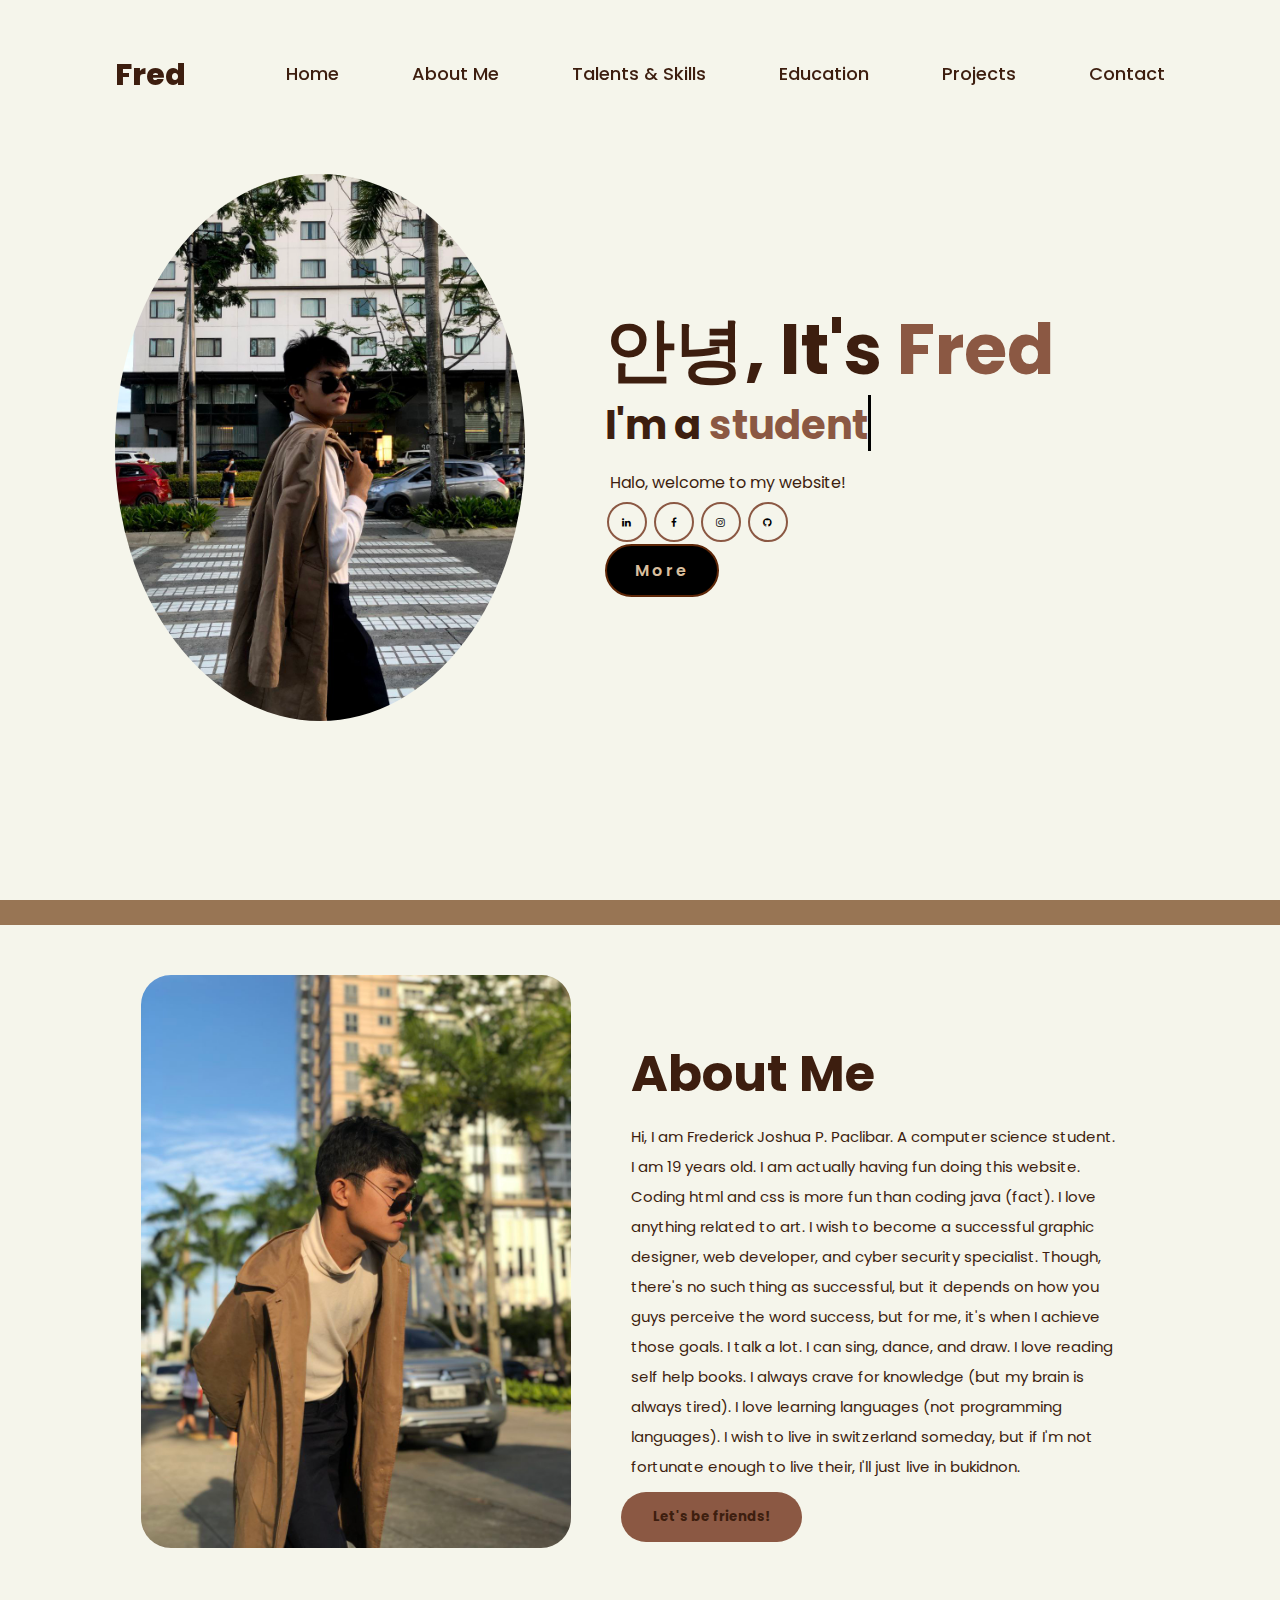
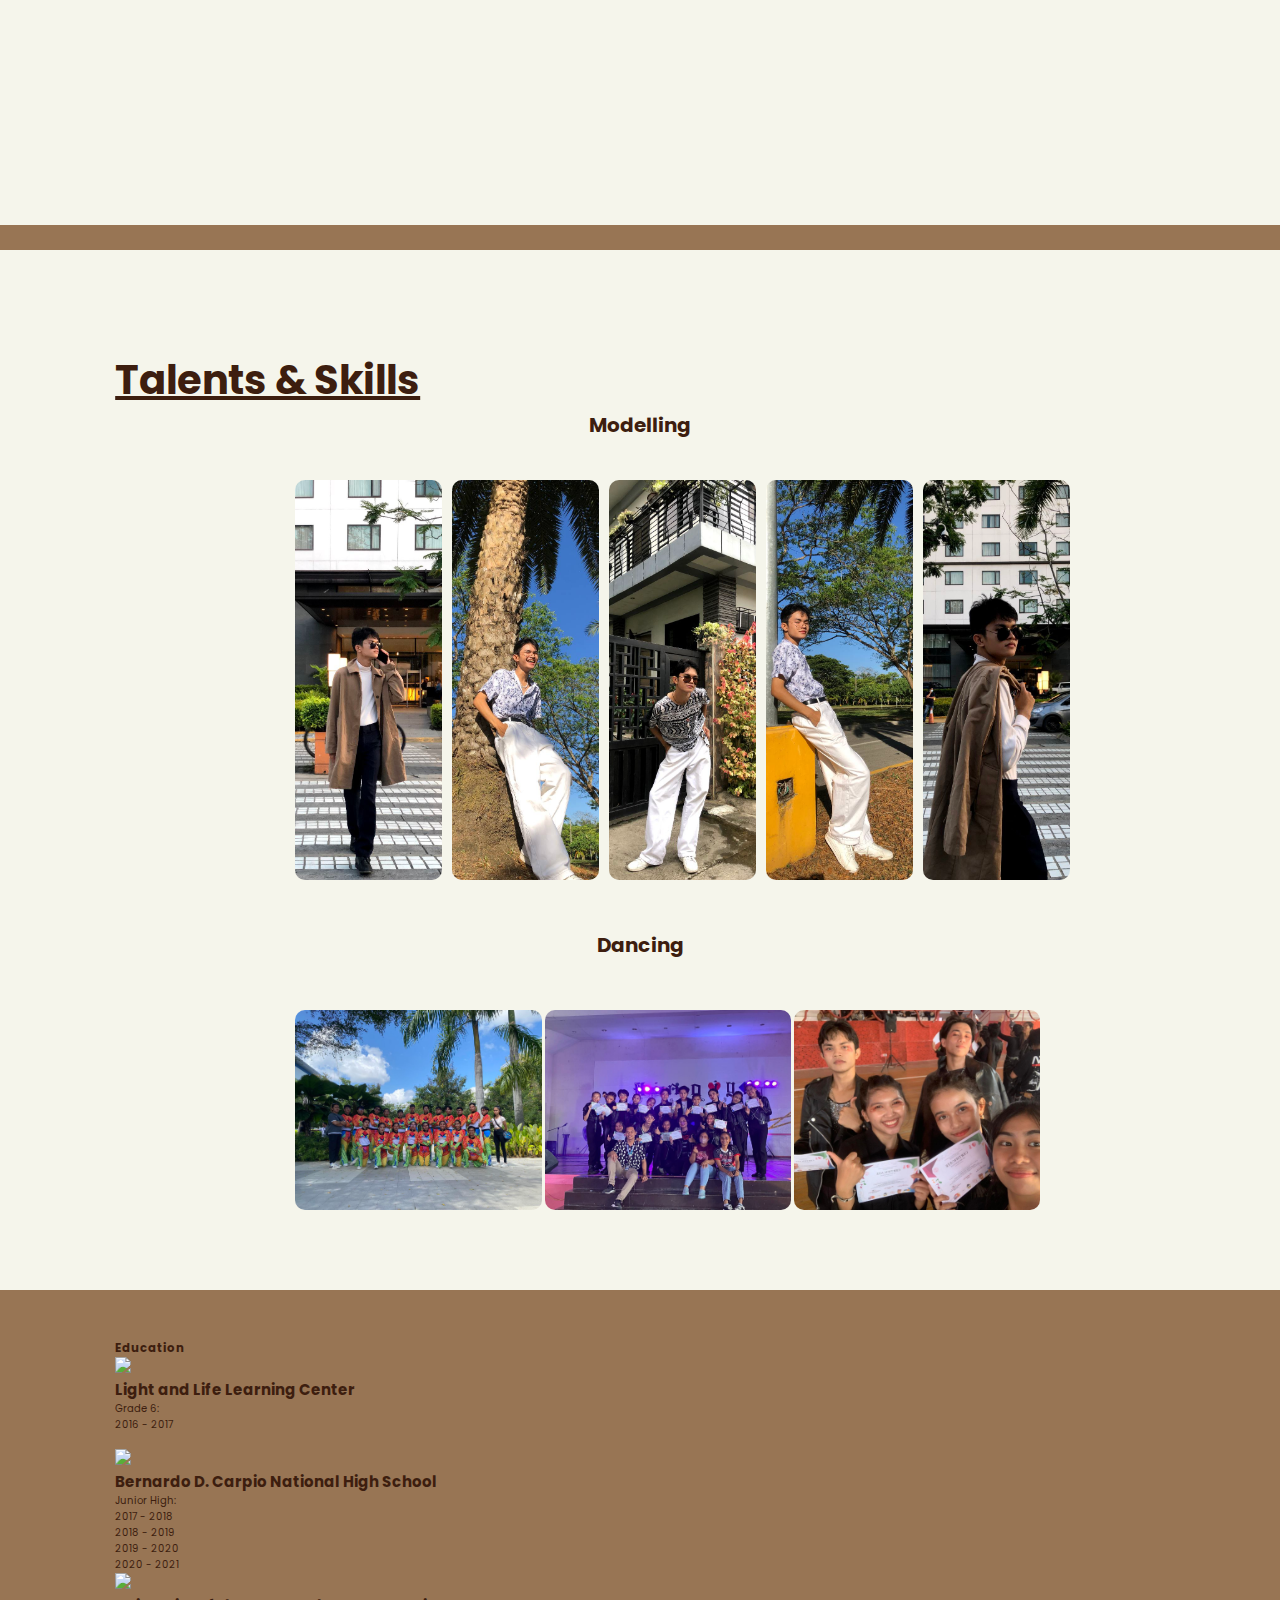
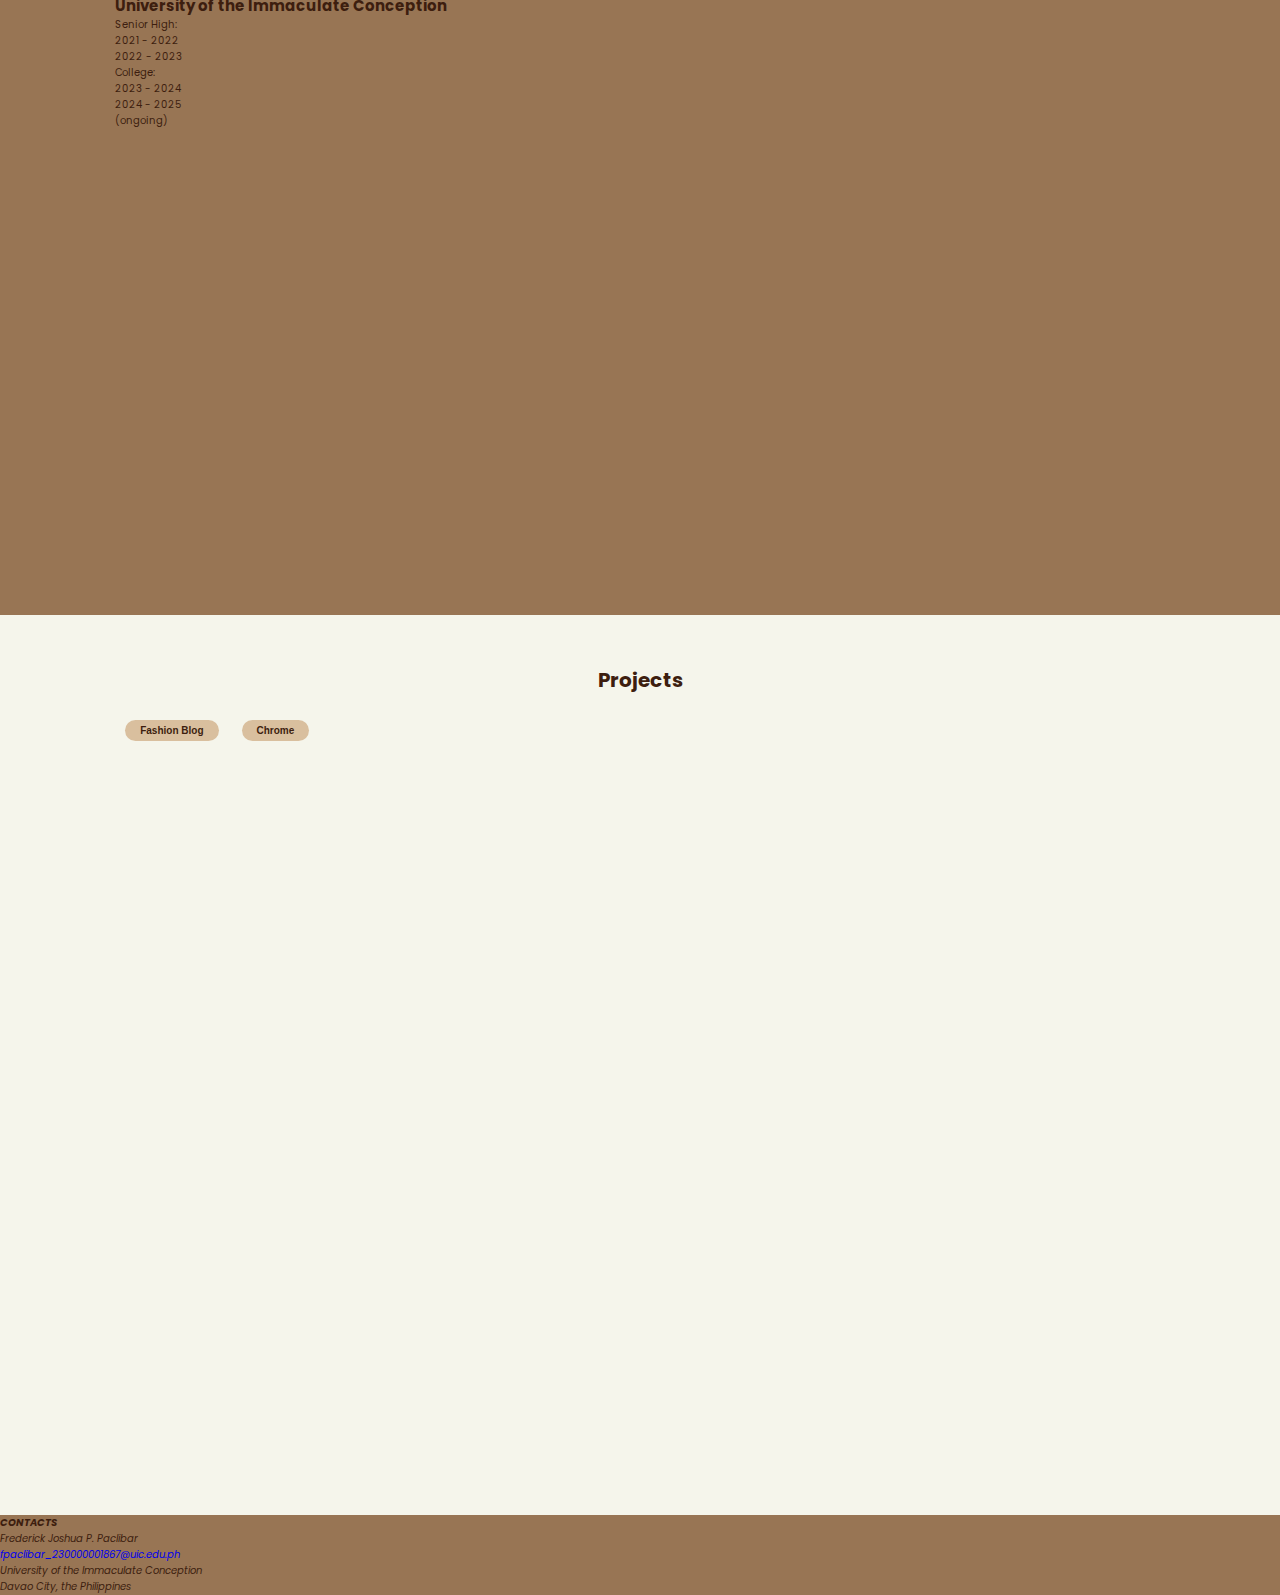
==== index.html @ a8d06ff2 "Update index.html" ====
<!DOCTYPE html>
<html lang="en">
<head>
    <meta charset="UTF-8">
    <meta name="viewport" content="width=device-width, initial-scale=1.0">
    <link rel="stylesheet" href="https://cdnjs.cloudflare.com/ajax/libs/font-awesome/4.7.0/css/font-awesome.min.css">
    <link rel="stylesheet" href="style.css">
    <title>My Portfolio</title>
</head>
<body>


    
    <header>
        <a href="#" class="logo">Fred</a>

    <nav>
        <ul>
            <li><a href="#Home" class="active">Home</a></li>
                <li><a href="#Aboutme" > About Me</a></li>
                    <li><a href="#myTalents" class="proj" > Talents & Skills</a></li>
                <li><a href="#myEducation" class="educ" > Education</a></li>
                <li><a href="#myProjects" class="proj"> Projects</a></li>
             <li><a href="#myContacts" class="contact"> Contact</a></li>
            
        </ul>
    </nav>
</header>
<section class="home">
    <div class ="home-img">
        <img src="images/photo_2024-08-20_21-23-59.jpg">
    </div>
         <div class="home-content">
<h1>안녕, It's <span>Fred</h1>
    <h3 class= "typing-text">I'm a <span></span></h3>
    <p>
        Halo, welcome to my website!
    </p>
    <div class= "social-icons">
        <a target="_blank" href="https://www.linkedin.com/in/frederick-joshua-paclibar-ba61172a9?utm_source=share&utm_campaign=share_via&utm_content=profile&utm_medium=android_app"><i class = "fa fa-linkedin"></i></a>
        <a target="_blank" href="https://www.facebook.com/profile.php?id=100093718981212"><i class = "fa fa-facebook"></i></a>
        <a target="-blank" href="https://www.instagram.com/vmfpe.26/?hl=en"><i class = "fa fa-instagram"></i></a>
        <a target="_blank" href="https://github.com/freddyyrick"><i class = "fa fa-github"></i></a>
     
    </div>
    <a href="#" class="btn"> More</a>
     </div>
</div>
</section>



<!---About me section-->

<section class="about" id="Aboutme">
    <div class="main">
        <div id ="right">
        <img src="images/photo_2024-08-20_21-23-59 (2).jpg"></div>
        <div class="about-text">
        <h2>About Me</h2>
        <p>
            Hi, I am Frederick Joshua P. Paclibar. A computer science student.</br> I am 19 years old.  I am actually having fun doing this website.</br> Coding html and css is more fun than coding java (fact).
            I love anything related to art. I wish to become a successful graphic designer, web developer, and cyber security specialist. Though, there's no such thing as successful, but it depends on how you guys
            perceive the word success, but for me, it's when I achieve those goals. I talk a lot. I can sing, dance, and draw. I love reading self help books. I always crave for knowledge (but my brain is always tired). I love learning languages (not programming languages).
            I wish to live in switzerland someday, but if I'm not fortunate enough to live their, I'll just live in bukidnon.
        </p>
        <button>Let's be friends!</button>
    </div>
    </div>
    </section>

    <!---Talents&Skills Section-->

<section class="tskills" id="myTalents">
    <div class="second">
        <div id ="right">
            <div class="skill-text">
            <h2>Talents & Skills</h2>
            <h4>Modelling</h4>
    <div class="container">
            
            <img src="images/photo_2024-08-20_21-24-00.jpg">
            <img src="images/photo_2024-08-25_14-11-42.jpg">
            <img src="images/fashion blog pic.jpg">
            <img src="images/photo_2024-08-25_14-17-13.jpg">
            <img src="images/photo_2024-08-20_21-23-59.jpg" >
    
                </div>
             </div>
        </div>
    </div>
    <div class="dancing">
        <div class="dance-text">
            <h4>Dancing</h4>
            <div class="dance">
            <img src="images/photo_2024-09-10_23-04-42.jpg">
            <img src="images/photo_2024-09-10_23-04-45.jpg">
            <img src="images/photo_2024-09-10_23-04-46.jpg">
        </div>
        </div>
        
    </div>



        </section>

            <!---Education Section-->


<section class="education" id="myEducation">
    <h3>Education</h3>
    <div class="third-container">
        <div class="card">
            <div class="imgBx">
            <a href="#">
                <img src="images/lllc.jpg">
            </a>
            <h2>Light and Life Learning Center</h2>
            <div class="row">
                <div class="column">
            <p> Grade 6:</br>
                2016 - 2017</p></br>
            </div>
        </div>
    </div>
</div>
</div>


        
            <div class="third-container">
                <div class="card">
                <div class="imgBx">
                <a href="#">
                    <img src="images/bdcnhs-removebg-preview.png">
                </a>
                <h2>Bernardo D. Carpio National High School</h2>
                <div class="row">
                <div class="column">
                <p> Junior High:</br>
                    2017 - 2018 </br>
                    2018 - 2019</br>
                    2019 - 2020</br>
                    2020 - 2021</br>
                </p>
                </div>
                </div>
            </div>
        </div>
        </div>
    
            
            
                <div class="third-container">
                    <div class="card">
                    <div class="imgBx">
                    <a href="#">
                        <img src="images/uiclogo.png">
                    </a>
                    <h2>University of the Immaculate Conception</h2>
                    <div class="row">
                    <div class="column">
                    <p> Senior High:</br>
                        2021 - 2022</br>
                        2022 - 2023</br>

                        College:</br>
                        2023 - 2024</br>
                        2024 - 2025</br>
                        (ongoing)</br>
                    </p>
                </div>
                    </div>
                </div>
            </div>
        </div>
</section>


<!---Project Section-->

<section class="projects" id="myProjects">
    <h4>Projects</h4>
    <div class="projects">
    <a href="https://freddyyrick.github.io/fashion.blog.html" target="_blank">Fashion Blog</a>
    <a href="https://freddyyrick.github.io/color.html" target="_blank">Chrome</a>
    
   
    
    </div>
</section>
<footer>
    <div id="myContacts">
        <address>
            <strong>CONTACTS</strong><br>
            Frederick Joshua P. Paclibar<br>
            <a href="mailto:fpaclibar_230000001867@uic.edu.ph">fpaclibar_230000001867@uic.edu.ph</a><br>
            University of the Immaculate Conception<br>
            Davao City, the Philippines
            <br>
        </address>

    </div>
</footer>
</html>
</body>
---- style.css ----
@import url('https://fonts.googleapis.com/css2?family=Poppins:ital,wght@0,100;0,200;0,300;0,400;0,500;0,600;0,700;0,800;0,900;1,100;1,200;1,300;1,400;1,500;1,600;1,700;1,800;1,900&display=swap');

*{
    margin: 0;
    padding: 0;
    box-sizing: border-box;
    text-decoration: none;
    border: none;
    outline: none;  
    font-family: 'Poppins',sans-serif;
}
html{
    font-size: 62.5%;
}
body{
    weight: 100%;
    height: 100vh;
    overflow-x: hidden;
    background-color: #987554;
    color: #3d1e0f; 

}
header{
    margin-top: 20px;
    position: fixed;
    top: 0;
    left: 0;
    width: 100%;
    padding: 1rem 9%;
    background-color: transparent;
    filter: drop-shadow();
    display: flex;
    justify-content: space-between;
    align-items: center;
    z-index: 100;

}
.logo{
    font-size: 3rem;
    color: #3d1e0f;
    font-weight: 800;
    cursor: pointer;
    transition: 0.5s ease;

}
.logo :hover{
    transform: scale(1.1);


}
nav{
    padding: 10px 0;
    display: flex;
    align-items: center;
    justify-content: space-between;
}
nav ul li{
    display: inline-flex;
    list-style: none;
    margin: 20px 20px;
    padding-left: 10px;
    margin-right: 0px;
}

nav ul a{
    text-decoration: none;
   font-size: 1.8rem;
   color: #3d1e0f;
   margin-left: 4rem;
   font-weight: 500;
   transition: 0.3s ease;
   border-bottom: 3px solid transparent;
   
}
nav a:hover
nav a.active{
    color: #3d1e0f;
    border-bottom: 3px solidcolor;

}
@media(max-width: 995px){
    nav {
      position: absolute;
      display: none;
      top: 0;
      right: 0;
      width: 40%;
      border-left: 3px solid #f0f8ff;
      border-bottom: 3px solid #8590c0;
      border-bottom-left-radius: 2rem;
      padding: 1rem;
      background-color: #efe7da;
      border-top: 0.1rem solid beige(0,0,0,1);

    }

    nav.active{
        display: block;
    }
    nav ul a{
        display: block;
        font-size: 2rem;
        margin: 3rem 0;

    }
    nav ul a :hover
    nav ul a.active{
        padding: 1rem;
        border-radius: 0.5rem;
        border-bottom: 0.5rem;

    }
}
    section{
        min-height: 100vh;
        padding: 5rem 9% 5rem;
    }

    .home{
        display: flex;
        justify-items: center;
        align-items: center;
        gap: 8rem;
        background-color: #f5f5eb;

    }
    .home-content h1{
        font-size: 7rem;
        font-weight: 700;
        line-height: 1.3;

    }
    span{
        color: #8b5843;
    }
    .home-content h3{
        font-size: 4rem;
        margin-bottom: 1rem;
        font-weight: 700;

    }
    .home-content p{
        font-size: 1.6rem;
        padding: 5px;

    }
    .home-img{
        border-radius: 50%;
    }
    .home-img img{
        position: relative;
        width: 32vw ;
        border-radius: 50%;
        box-shadow: 0 0 25px solid #2d2f73;
        cursor: pointer;
        transition: 0.2s linear;
     
    }
    .home-img img:hover{
        font-size: 1.8rem;
        font-weight: 500;
    }
    .social-icons a{
        margin:2px;
        margin-bottom: 2px;
        display: inline-flex;
        justify-content: center;
        align-items: center;
        width: 4rem;
        height: 4rem;
        background-color: transparent;
        border: 0.2rem solid #8b5843;
        border-radius: 50%;
        margin: 3rem 1.5 rem 3rem;
        transition: 0.3s ease;
        color: #000 ;

    }
    .social-icons a:hover{
        color: #3d1e0f;
        transform: scale(1.3) translate Y(-5px);
        background-color: beige;
        box-shadow: 0 0 25px;
    }
    .btn{
        
        display: inline-block;
        padding: 1.2rem 2.8rem;
        background-color: black;
        border-radius: 4rem;
        font-size: 1.6rem;
        color: #d9bf9e;
        letter-spacing: 0.3rem;
        font-weight: 600;
        border: 2px solid #5e2708;
        transition: 0.3s ease;
        cursor: pointer;

    }
    .btn:hover{
        transform: scale3d(1.03);
        background-color: #3d1e0f;
        color: beige;
        box-shadow: 0 0 25px;
    }

    .typing-text{
        font-size: 34px;
        font-weight: 600;
        min-width: 280px;

    }
    .typing-text span{
        position: relative;

    }
    .typing-text span::before{
        content: "student";
        color: #8b5843;
        animation: words 20s infinite;

    }
    .typing-text span::after{
        content: "";
        background-color: #f5f5eb   ;
        position: absolute;
        width: calc(100% + 8px);
        height: 100%;
        border-left: 3px solid black;
        right: -8;
        animation: cursor 0.6s infinite;
    }
    @keyframes cursor {
        to{
            border-left: 3px solid;
        }
    }
     @keyframes words{
        0%, 20%{
        content: "Web Developer";
        }
        21%, 40%{
        content: "Dancer"
        }
        41%, 60%{
        content: "Singer";
        } 
        61%, 80%{
        content: "Singer";
        }
         81%, 100%{
        content: "Student";
         }
        }

        @media (max-width 1000px){
        .home{
            gap: 4rem;

        }
    }
        @media (max-width 995px){
       .home{
        flex-direction: column;
        margin: 5rem 4rem;
            
        }

        .home.home-content h3{
            font-size: 2.5rem;
        }
        .home-content h1{
            font-size: 5rem;
        }
        .home-img img{
            width: 70vw;
            margin-top:4rem;
        }
    }

    .about{
        
        margin-top: 25px;
        padding: 100 0px;
        background:local;
        background-color: #f5f5eb;
        border: 1000px;
    }
    .about img{
        margin-right: 10px;
        margin-left: 0px;
        height:min-content;
        width: 430px;
        border-style:inherit ;
        border-radius: 30px;

    }
    .about-text{
        width: 550px;
    }
    .main{
        width: 1130px;
        max-width: 95%;
        margin: 0 auto;
        display: flex;
        align-items: center;
        justify-self: space-around;
    }
    .about-text h2{
        margin: 50px;
        font-size: 50px;
        text-transform: capitalize;
        margin-bottom: 10px;
        text-justify:distribute-all-lines;
    }
    .about-text p{
        margin-left: 50px;
        letter-spacing: 0px;
        line-height: 30px;
        font-size: 15px;

    }button{
        margin-top: 10px;
        margin-left: 40px;
        background-color: #8b5843;
        color: #3d1e0f;
        text-decoration: none;
        border: 2px solid transparent;
        font-weight: bold;
        padding: 13px 30px;
        border-radius: 30px;
        transition: .3s;
   
    }
    button:hover{
        
        background-color: transparent;
        border: 2px solid #987554;
        transform: scale3d(1.03);
        box-shadow: 0 0 25px;
    }

    .container{
    
        background-position: 10%;
        margin: 40px 0 0 200px;
        width: 70%;
        height: 400px;
        display:flex;
        justify-content: center;
        gap: 10px
        ;
    }
    .container img{
        width: 20%;
        height: 100%;
        object-fit: cover;
        border-radius: 10px;
        border: 2px solid rgba(red, green, blue, alpha);
        transition:all ease-in-out 0.5s;
    }
    .container img:hover{
        width: 25%;
    }
    
    .skill-text h2{
      
        font-size: 40px;
        text-align:left;
        text-decoration: underline;
        padding-top: 50px ;
        padding-right: 50px;
        

    }.skill-text h4{
        font-size: 20px;
        text-align:center ;
        
    }
    .tskills{

        margin-top: 25px;
        padding: 100 0px;
        background:local;
        background-color: #f5f5eb;
        border: 1000px;
    
        
    }.dance{

        background-position: 10%;
        margin: 30px 20px 30px 180px;
        height: 200px;
        justify-content: center;
        gap: 20px;
    }
    .dance img{
        width: 29%;
        height: 100%;
        object-fit:cover;
        border-radius: 10px;
        transition:all ease-in-out 0.5s;
        

    }.dance-text h4{
        width: auto;
        height: 30px;
        justify-self: unset;
        text-align: center;
        padding: 50px;;
        font-size: 20px;

    }
    .dance img:hover{
        width: 35%;


    }.projects {
        margin-top: 25px;
        padding: 100 0px;
        background-color: #f5f5eb;
        border: 200px;

    }.text-containers a{
        max-width: 60%; 
        margin-left: 10px; 
        display: inline-flex;

    }

    .projects a{
        list-style: none;
        padding: 0;
        text-align: center; /* Center the navigation links */
      }
      .projects h4{
        font-size: 20px;
        text-align: center;
      }
      .projects a{
        display: inline-block;
        margin: 0 1rem;
      }
      
      .projects  a {
        color: #3d1e0f; /* Text color */
        background-color: #d9bf9e; /* Light background color */
        padding: 0.5rem 1.5rem;
        border-radius: 25px; /* Rounded button style */
        text-decoration: none;
        font-weight: bold;
        font-family: 'Arial', sans-serif;
        transition: background-color 0.3s ease, transform 0.3s ease; /* Smooth transition */
      }
      
      .projects a:hover {
        background-color: #987554; /* Darker background on hover */
        color: #3d1e0f; /* White text on hover */
        transform: scale(1.1); /* Slight zoom on hover */
      }
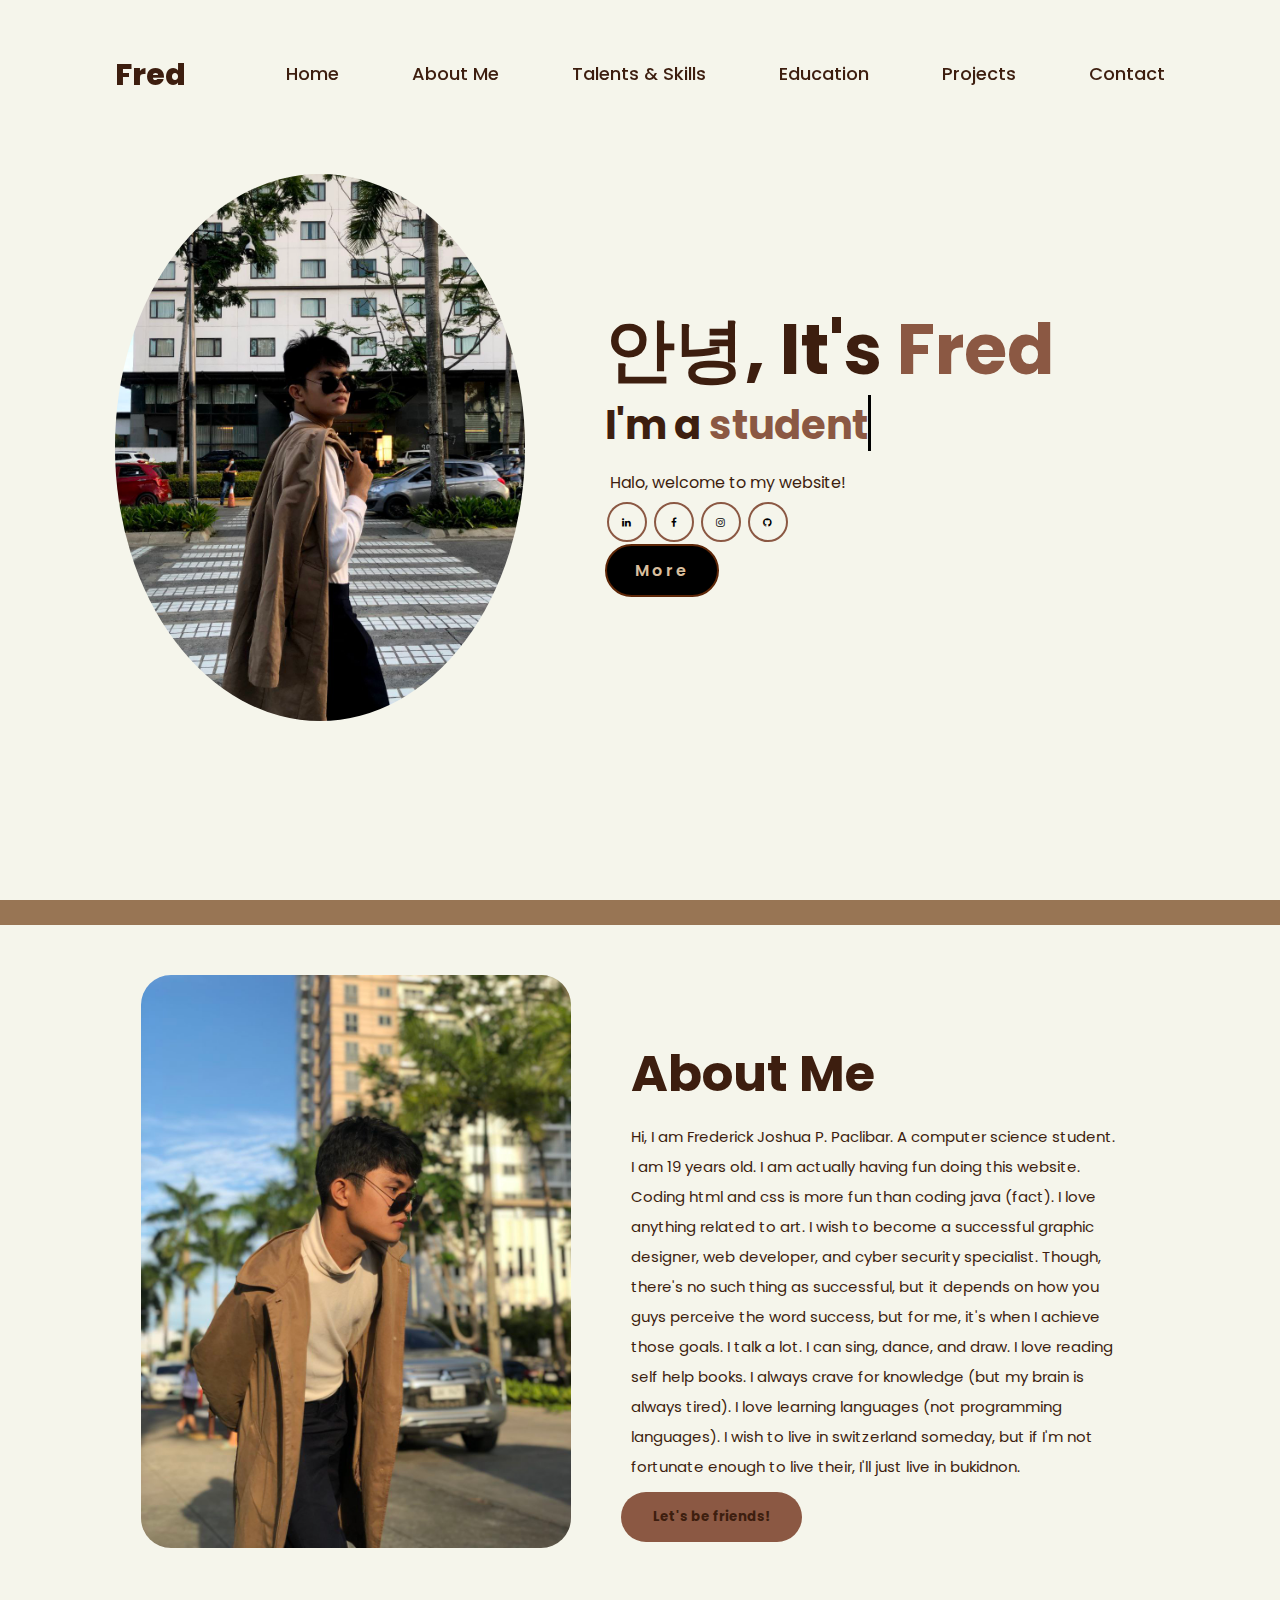
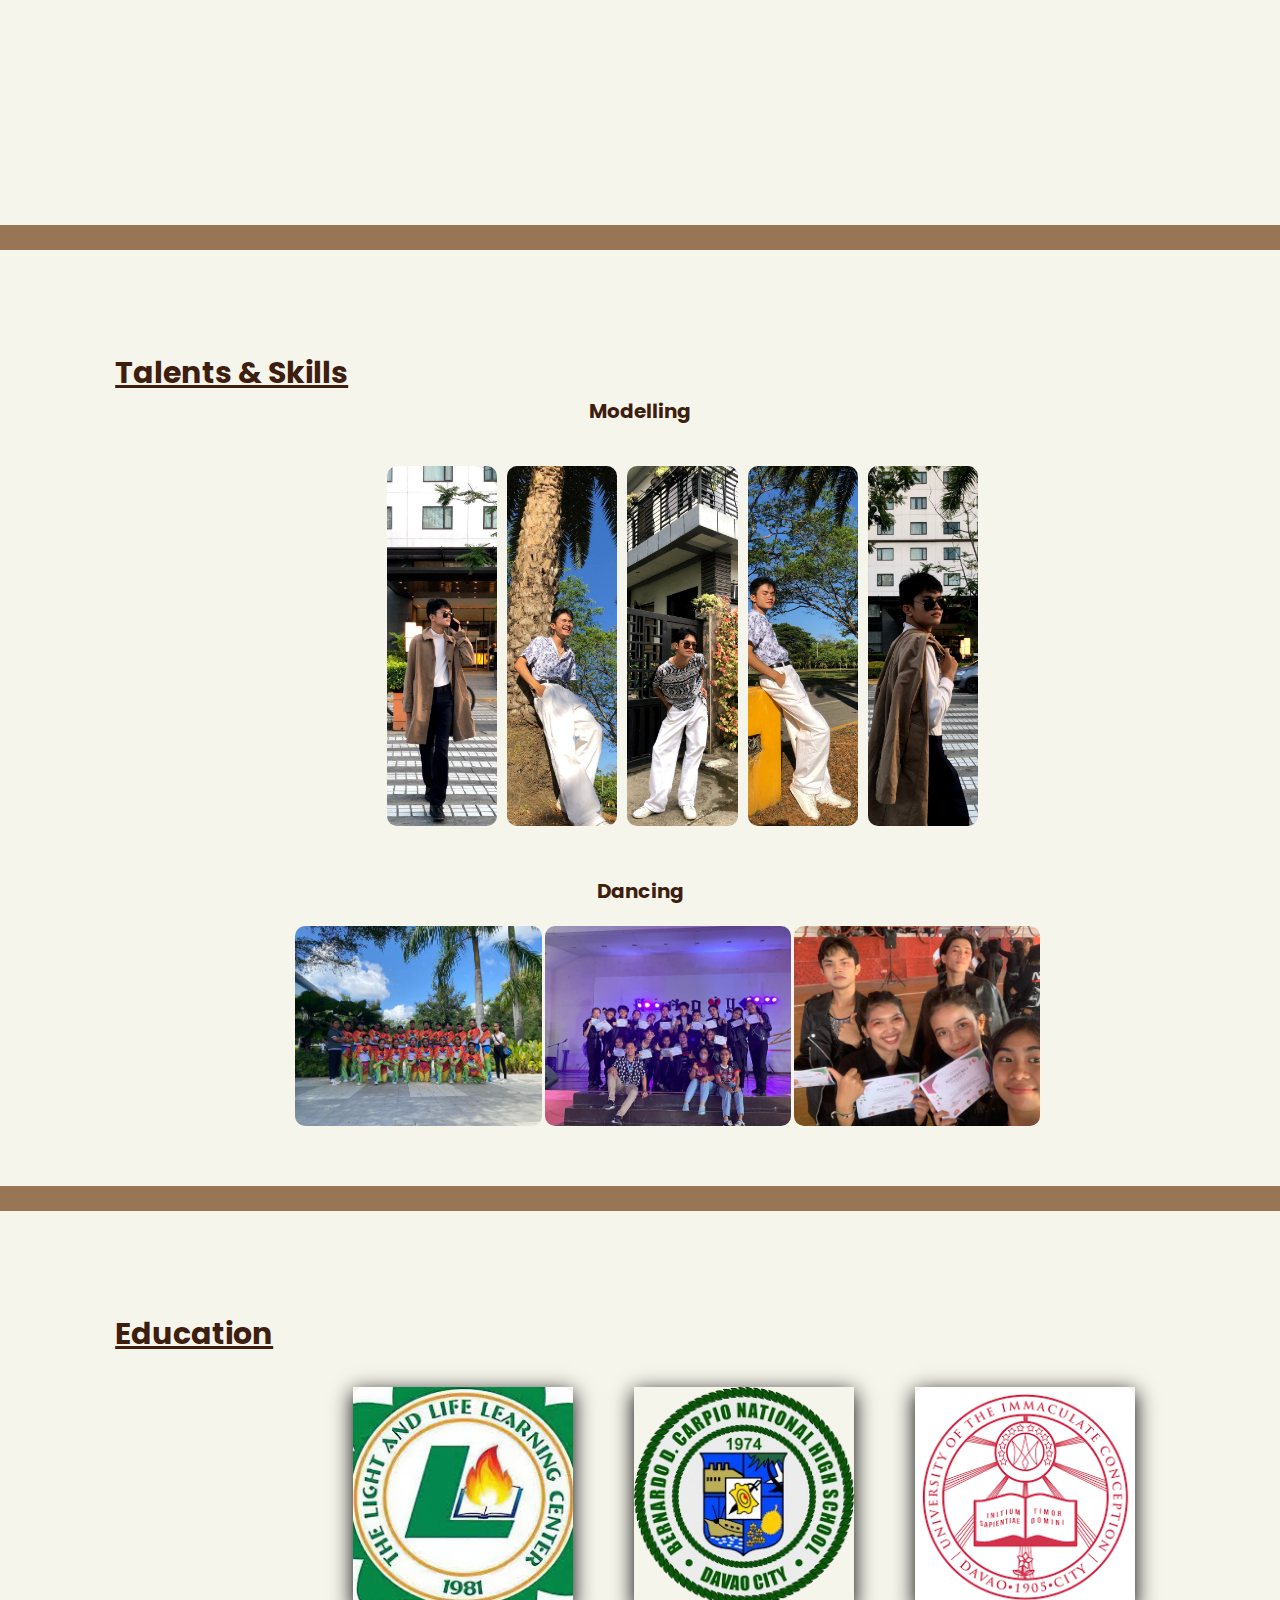
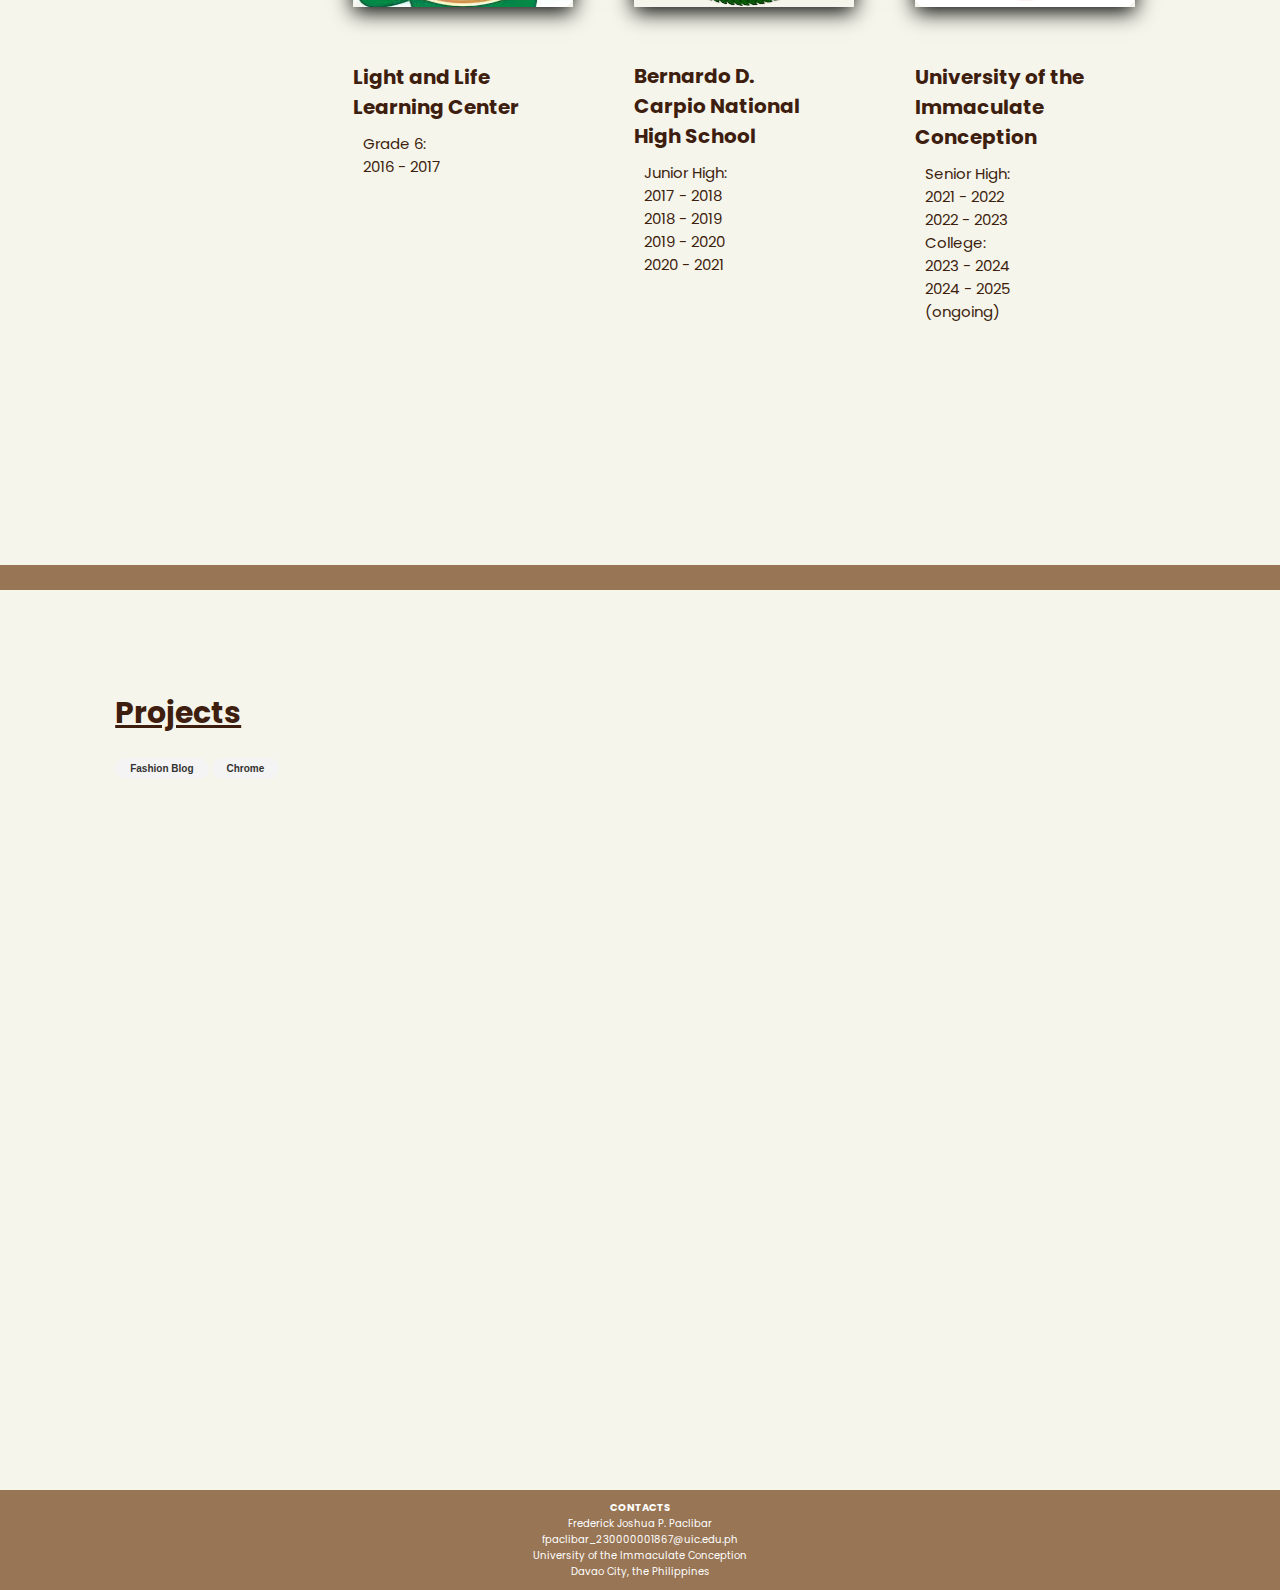
==== commit 5204ad27: "Update index.html" ====
--- a/index.html
+++ b/index.html
@@ -16,7 +16,7 @@
 
     <nav>
         <ul>
-            <li><a href="#Home" class="active">Home</a></li>
+            <li><a href="#" class="active">Home</a></li>
                 <li><a href="#Aboutme" > About Me</a></li>
                     <li><a href="#myTalents" class="proj" > Talents & Skills</a></li>
                 <li><a href="#myEducation" class="educ" > Education</a></li>
--- a/style.css
+++ b/style.css
@@ -253,13 +253,13 @@
          }
         }
 
-        @media (max-width 1000px){
+        @media (max-width 900px){
         .home{
             gap: 4rem;
 
         }
     }
-        @media (max-width 995px){
+        @media (max-width 990px){
        .home{
         flex-direction: column;
         margin: 5rem 4rem;
@@ -352,11 +352,11 @@
         ;
     }
     .container img{
-        width: 20%;
-        height: 100%;
-        object-fit: cover;
+        width: 15%;
+        height: 90%;
+        object-fit:cover;
         border-radius: 10px;
-        border: 2px solid rgba(red, green, blue, alpha);
+        border: 10px solid rgba(red, green, blue, alpha);
         transition:all ease-in-out 0.5s;
     }
     .container img:hover{
@@ -365,7 +365,7 @@
     
     .skill-text h2{
       
-        font-size: 40px;
+        font-size: 30px;
         text-align:left;
         text-decoration: underline;
         padding-top: 50px ;
@@ -389,7 +389,7 @@
     }.dance{
 
         background-position: 10%;
-        margin: 30px 20px 30px 180px;
+        margin: 0px 20px 10px 180px;
         height: 200px;
         justify-content: center;
         gap: 20px;
@@ -404,47 +404,100 @@
 
     }.dance-text h4{
         width: auto;
-        height: 30px;
+        height: 10px;
+        margin-top: 0px 5px 10px 5px;
         justify-self: unset;
         text-align: center;
         padding: 50px;;
         font-size: 20px;
+        padding-top: 10px;
 
     }
     .dance img:hover{
-        width: 35%;
-
-
-    }.projects {
+        width: 40%;
+
+
+    }
+    .education{
+       
+        display: flex;
+        justify-content: center;
+        background-color: #3d1e0f;
         margin-top: 25px;
         padding: 100 0px;
+        background:local;
         background-color: #f5f5eb;
-        border: 200px;
-
-    }.text-containers a{
-        max-width: 60%; 
-        margin-left: 10px; 
-        display: inline-flex;
-
-    }
-
-    .projects a{
-        list-style: none;
-        padding: 0;
-        text-align: center; /* Center the navigation links */
-      }
-      .projects h4{
+        border: 1000px;
+
+    }.third-container{
+        position: relative;
+        width:  1000px;
+        display: flex;
+        justify-content: center;
+        flex-wrap: wrap;
+        pad: 30px;
+        margin-top: 12%;
+        margin-bottom: 6%;
+        gap: 10%;
+
+    }.education.card{
+        width: 300px;
+        position: relative;
+        height: 300px;
+        background-color: #d9bf9e;
+        margin: 30px 10px;
+        padding: 10px 15px;
+        display: flex;
+        flex-direction: column;
+        box-shadow: 0.5px 10px #987554;
+        transition: 0.3s ease-in-out;
+        margin-top:10px;
+
+    }.education .card .imgBx{
+        position: center;
+        width: 220px;
+        height: 220px;
+        top: -10px;
+        left: 10px;
+        box-shadow: 0 5px 20px rgba(0, 0, 0, 1.2);
+
+    }
+    .education .card .imgBx img
+    {
+        max-width: 100%;
+        border-radius: 10px;
+
+    }
+    .imgBx:hover img{
+        transform: scale(1.1);
+
+    }
+    .education h2{
         font-size: 20px;
-        text-align: center;
-      }
-      .projects a{
-        display: inline-block;
-        margin: 0 1rem;
-      }
-      
-      .projects  a {
-        color: #3d1e0f; /* Text color */
-        background-color: #d9bf9e; /* Light background color */
+        text-align:left;
+        text-decoration:none;
+        padding-top: 50px ;
+        padding-right: 50px;
+
+    } .education p{
+        font-size: 15px;
+    } .education h3{
+        font-size: 30px;
+        text-align:left;
+        text-decoration: underline;
+        padding-top: 50px ;
+        padding-right: 50px;
+        
+
+    }.projects{
+        margin-top: 25px;
+        background-color: #f5f5eb;
+        border: 100px;
+
+    }
+    .projects a {
+        color: #333; /* Text color */
+        background-color: #f4f4f4; /* Light background color */
         padding: 0.5rem 1.5rem;
         border-radius: 25px; /* Rounded button style */
         text-decoration: none;
@@ -454,10 +507,36 @@
       }
       
       .projects a:hover {
-        background-color: #987554; /* Darker background on hover */
-        color: #3d1e0f; /* White text on hover */
+        background-color: #a0a0a0; /* Darker background on hover */
+        color: #fff; /* White text on hover */
         transform: scale(1.1); /* Slight zoom on hover */
+
+      }.projects h4{
+        font-size: 30px;
+        text-align:left;
+        text-decoration: underline;
+        padding-top: 50px ;
+        padding-right: 50px;
+      }
+      footer {
+        background-color: #987554;
+        color: #fff;
+        text-align: center;
+        padding: 1rem 0;
       }
       
-    
-    
+      footer address {
+        margin: 0;
+        font-style: normal;
+      }
+      
+      footer a {
+        color: #fff;
+        text-decoration: none;
+        
+      }.column {
+        float: left;
+        width: 50%;
+        padding: 10px;
+        height: 300px; 
+      }
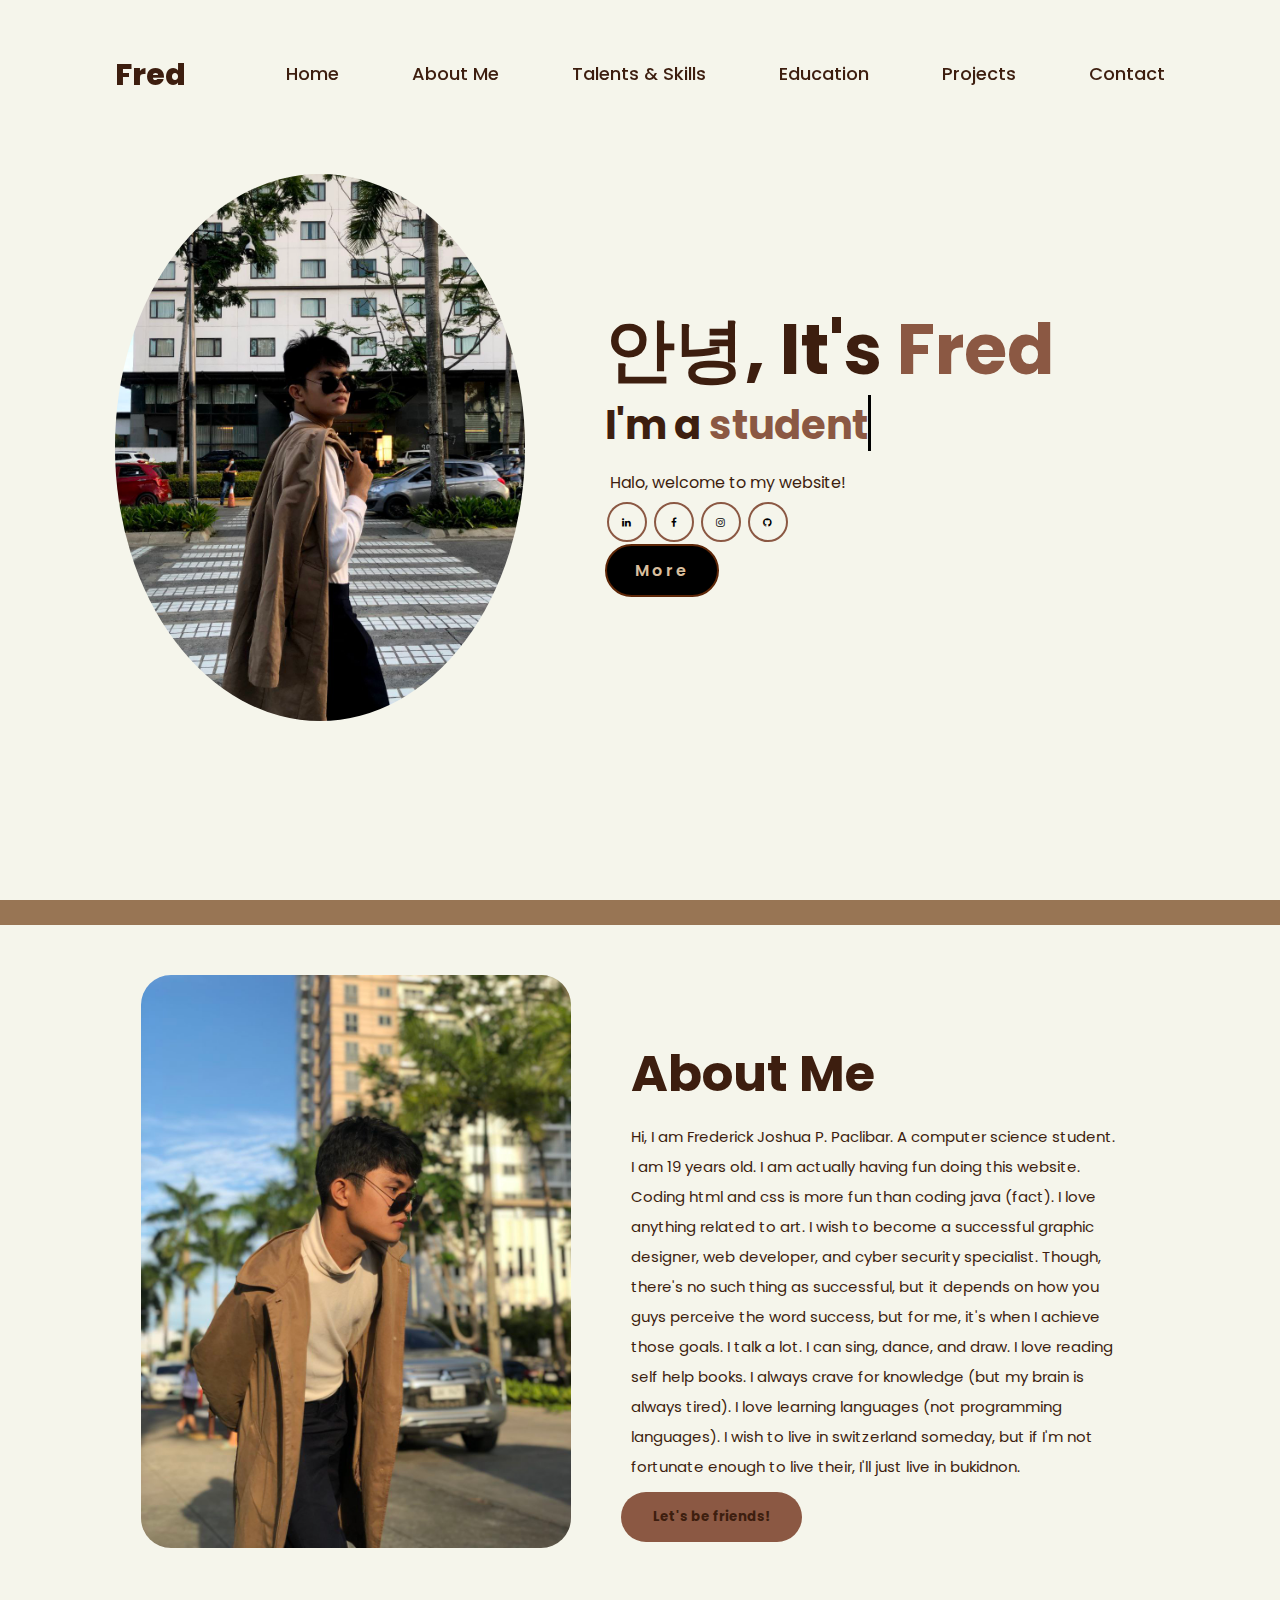
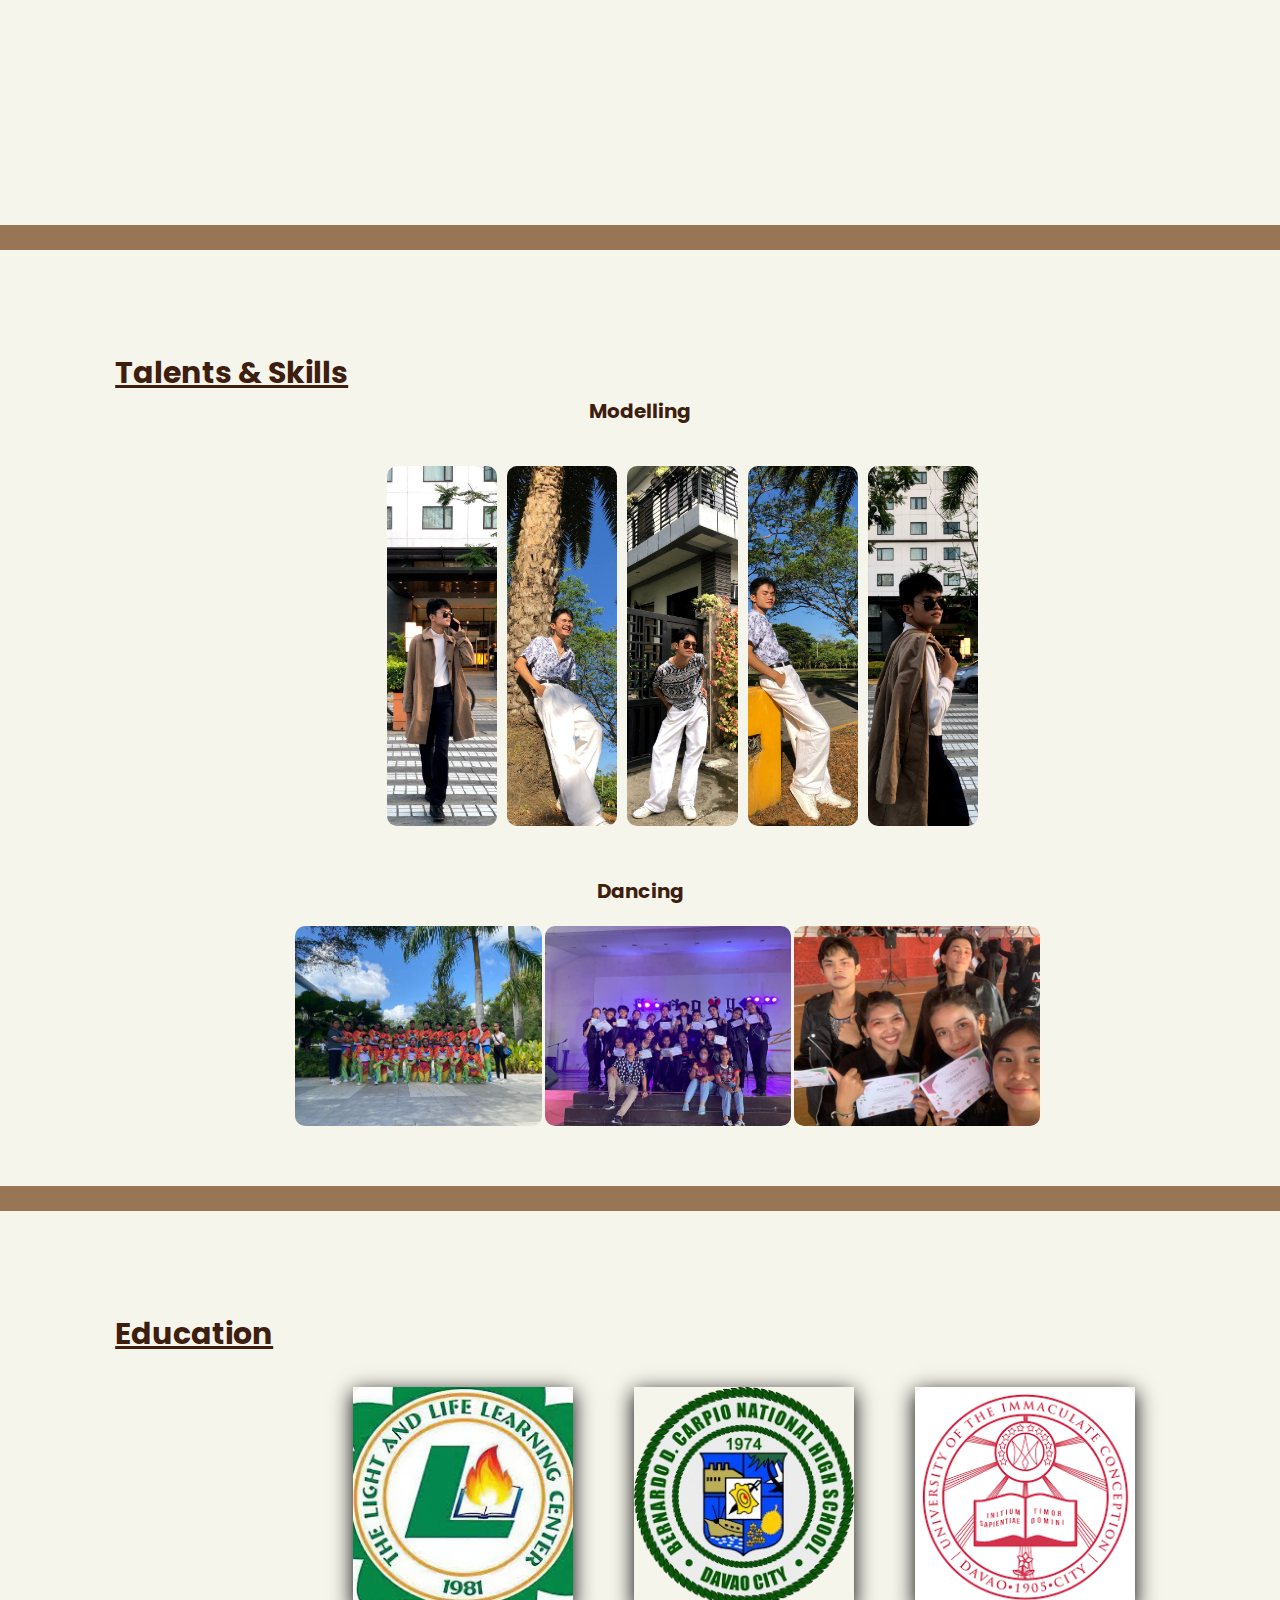
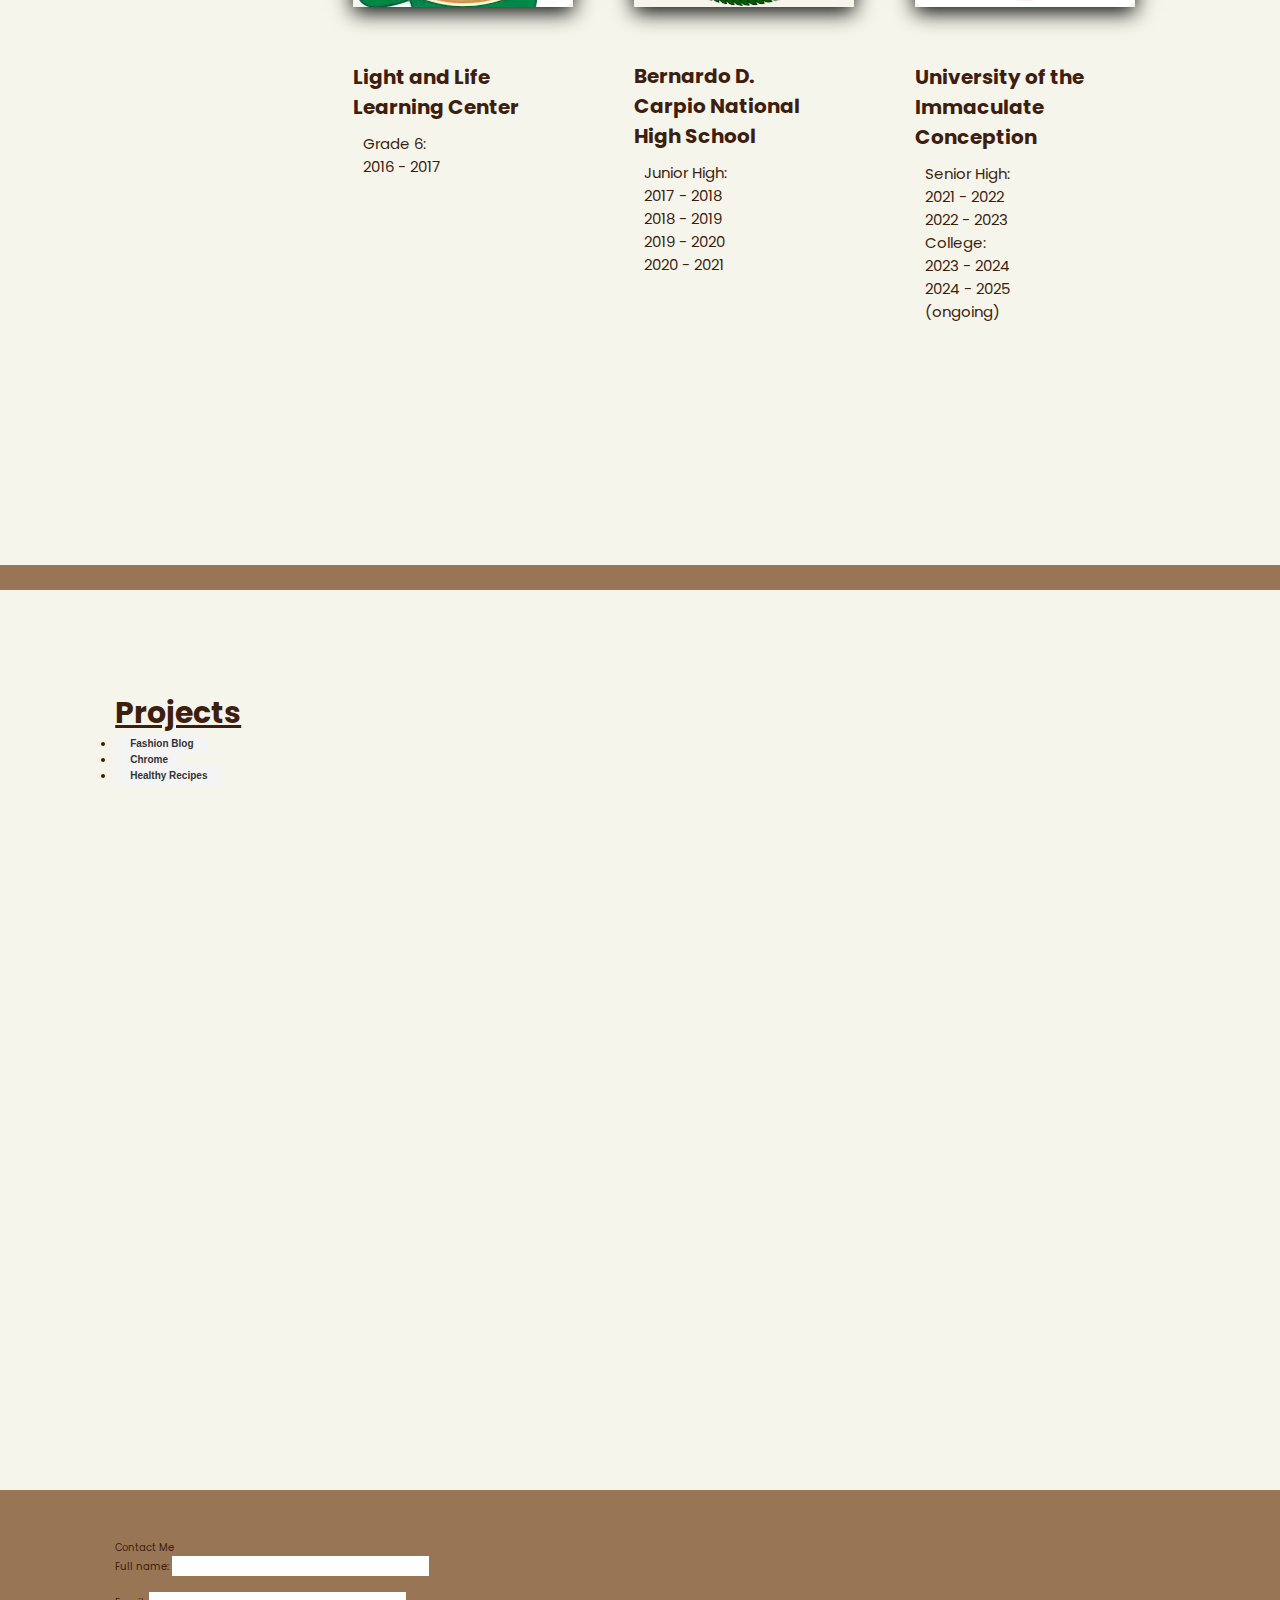
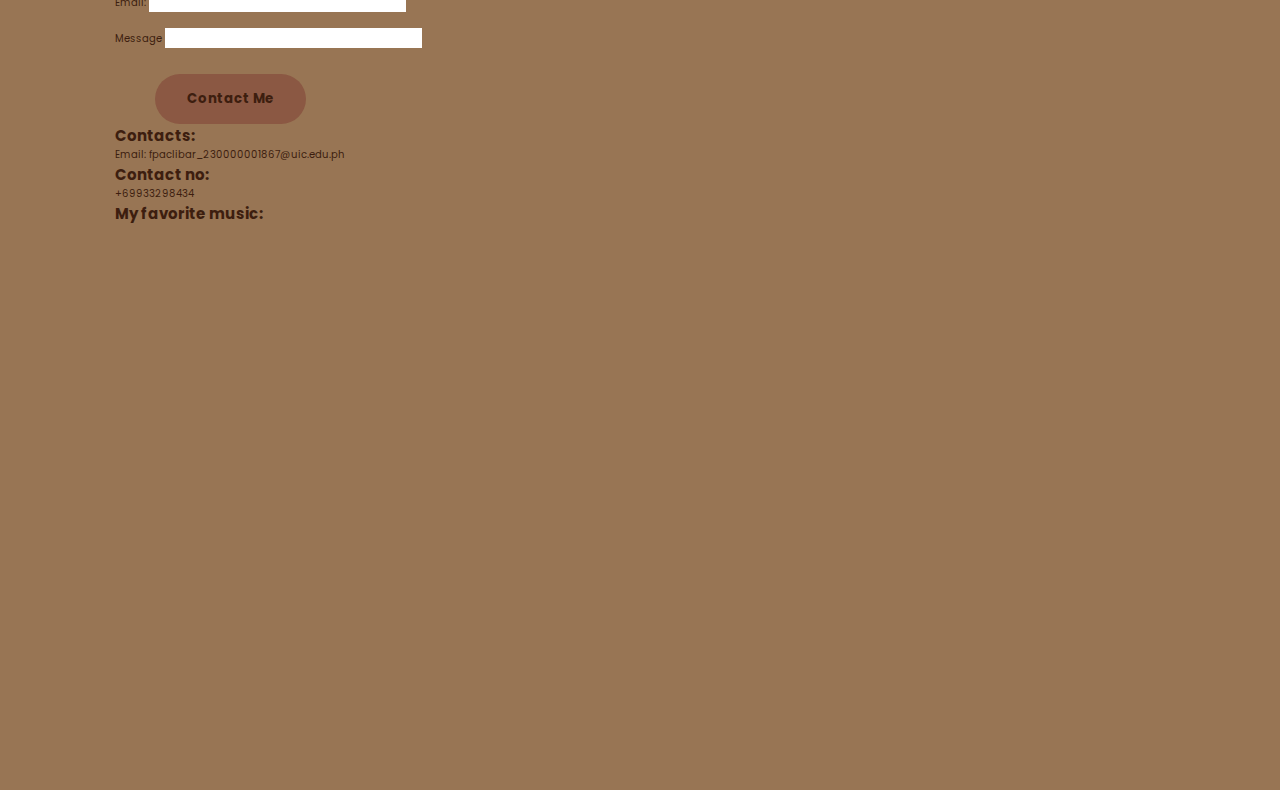
==== commit dbf45d4d: "Update index.html" ====
--- a/index.html
+++ b/index.html
@@ -181,28 +181,46 @@
 <!---Project Section-->
 
 <section class="projects" id="myProjects">
+    <div class = projtitle>
     <h4>Projects</h4>
-    <div class="projects">
-    <a href="https://freddyyrick.github.io/fashion.blog.html" target="_blank">Fashion Blog</a>
-    <a href="https://freddyyrick.github.io/color.html" target="_blank">Chrome</a>
-    
+    <div class="project">
+
+    <ul>
+    <li><a href="https://freddyyrick.github.io/fashion.blog.html" target="_blank">Fashion Blog</a></li>
+    <li><a href="https://freddyyrick.github.io/color.html" target="_blank">Chrome</a></li>
+    <li><a href="https://freddyyrick.github.io/healthyrecipes.html" target="_blank">Healthy Recipes</a></li>
+    </ul>
    
-    
-    </div>
-</section>
-<footer>
-    <div id="myContacts">
-        <address>
-            <strong>CONTACTS</strong><br>
-            Frederick Joshua P. Paclibar<br>
-            <a href="mailto:fpaclibar_230000001867@uic.edu.ph">fpaclibar_230000001867@uic.edu.ph</a><br>
-            University of the Immaculate Conception<br>
-            Davao City, the Philippines
-            <br>
-        </address>
-
-    </div>
-</footer>
+</div>
+    </div>
+</section>
+
+<section class="last">
+    <div class="left-column">
+    <form>
+        <fieldset>
+            <legend class="contactme">Contact Me</legend>
+            <label for="fname">Full name:</label>
+        <input type="text" id="fname" name="fname"><br><br>
+        <label for="lname">Email:</label>
+        <input type="text" id="lname" name="lname"><br><br>
+        <label for="email">Message</label>
+        <input type="email" id="email" name="email"><br><br>
+        <button type="button" value="Contact Me">Contact Me</button>
+        </fieldset>
+    </form>
+</div>
+<div class="right-column">
+    <h2>Contacts:</h2>
+        <p>Email: fpaclibar_230000001867@uic.edu.ph</p>
+    <h2>Contact no:</h2>
+       <p>+69933298434</p> 
+       <h2>My favorite music:</h2>
+       <iframe style="border-radius:12px" src="https://open.spotify.com/embed/track/3QaPy1KgI7nu9FJEQUgn6h?utm_source=generator" width="100%" height="100" frameBorder="0" allow="autoplay; clipboard-write; encrypted-media; fullscreen; picture-in-picture" loading="lazy"></iframe>
+
+</div>
+</section>
+</body>
 </html>
-</body>
+
                     
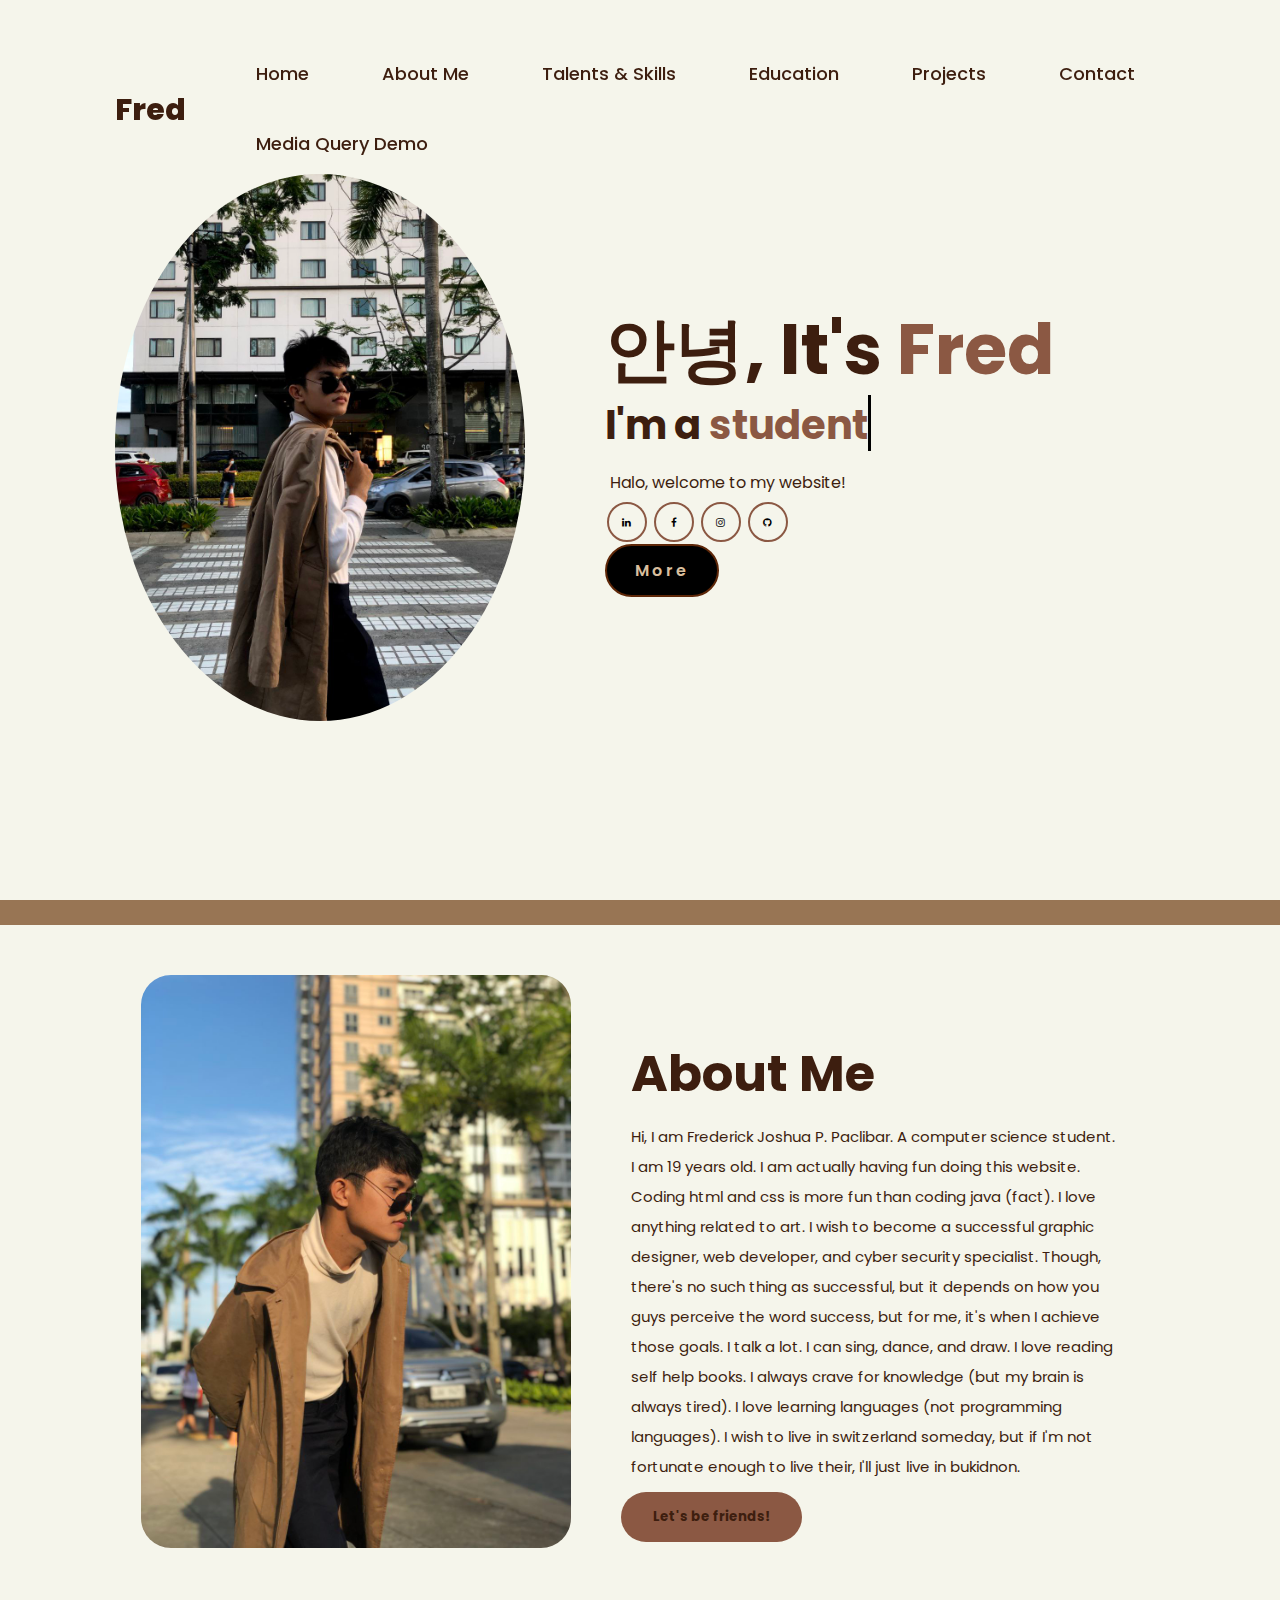
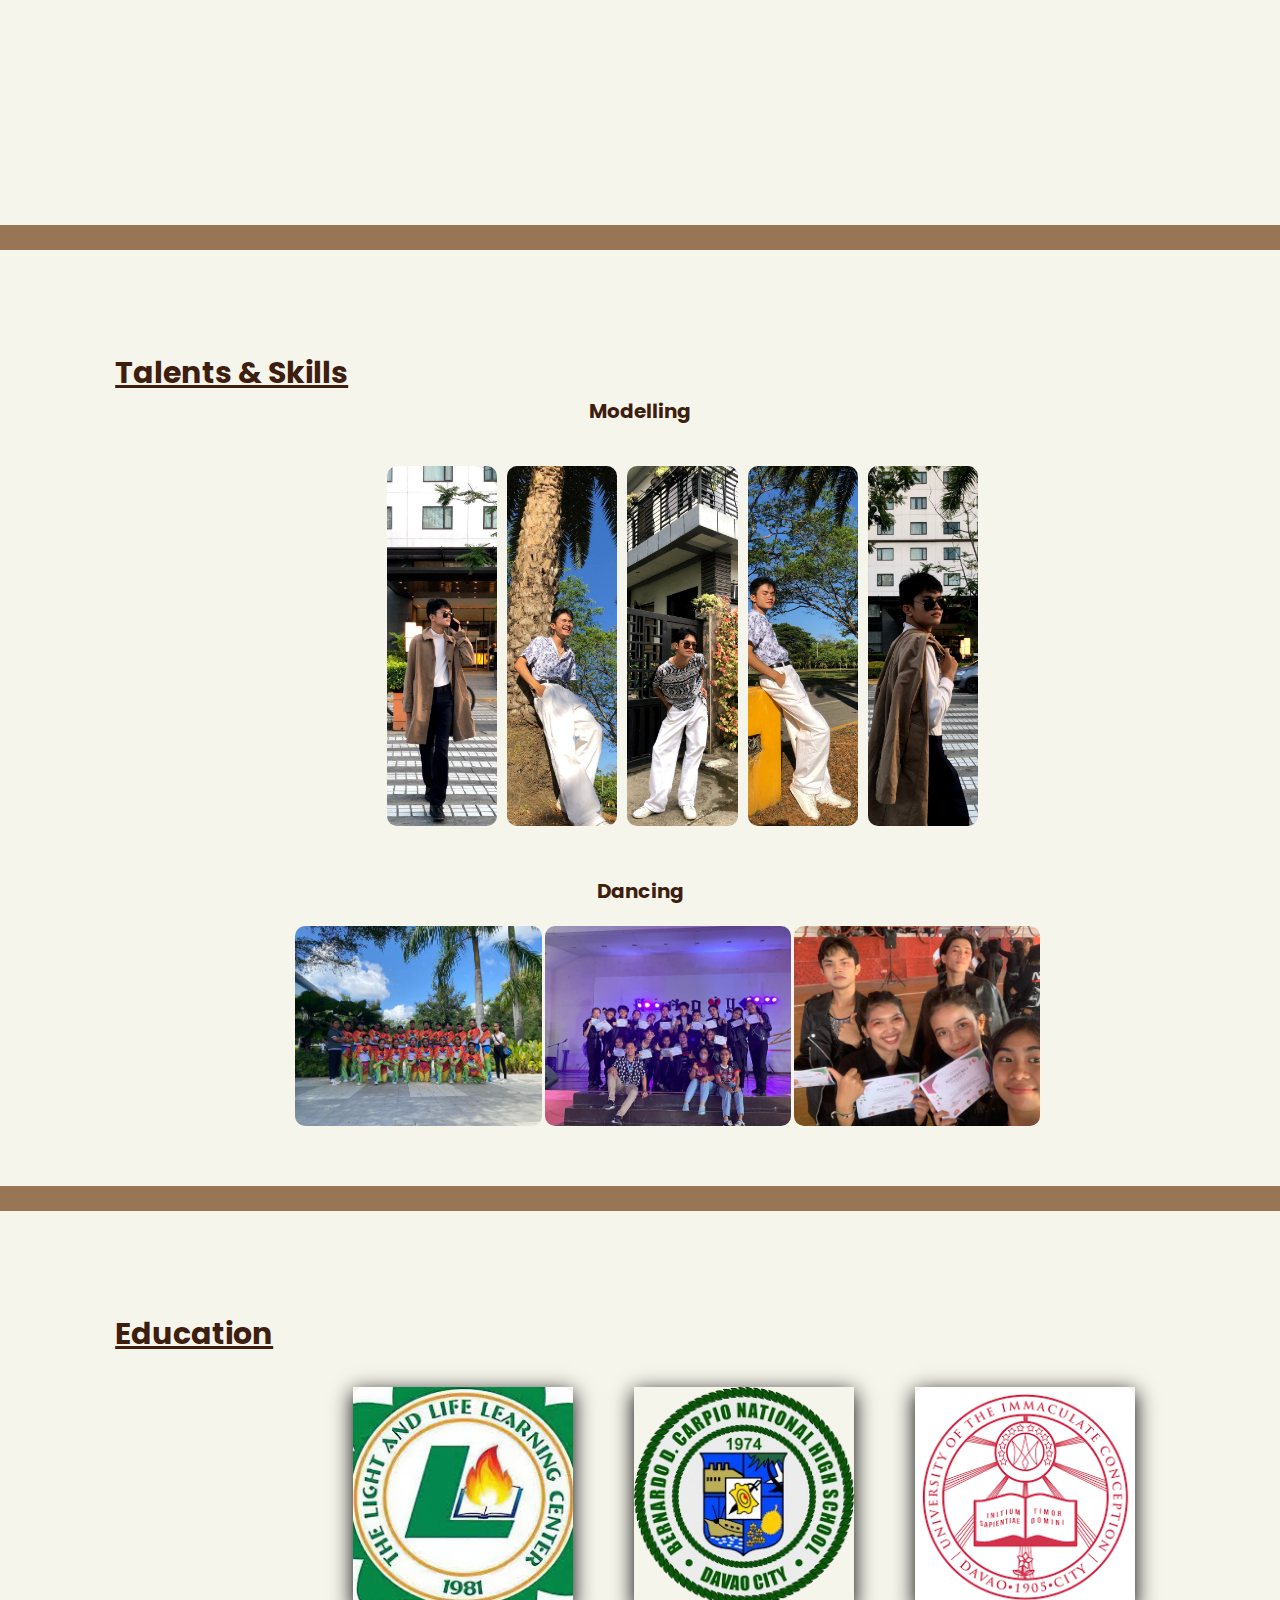
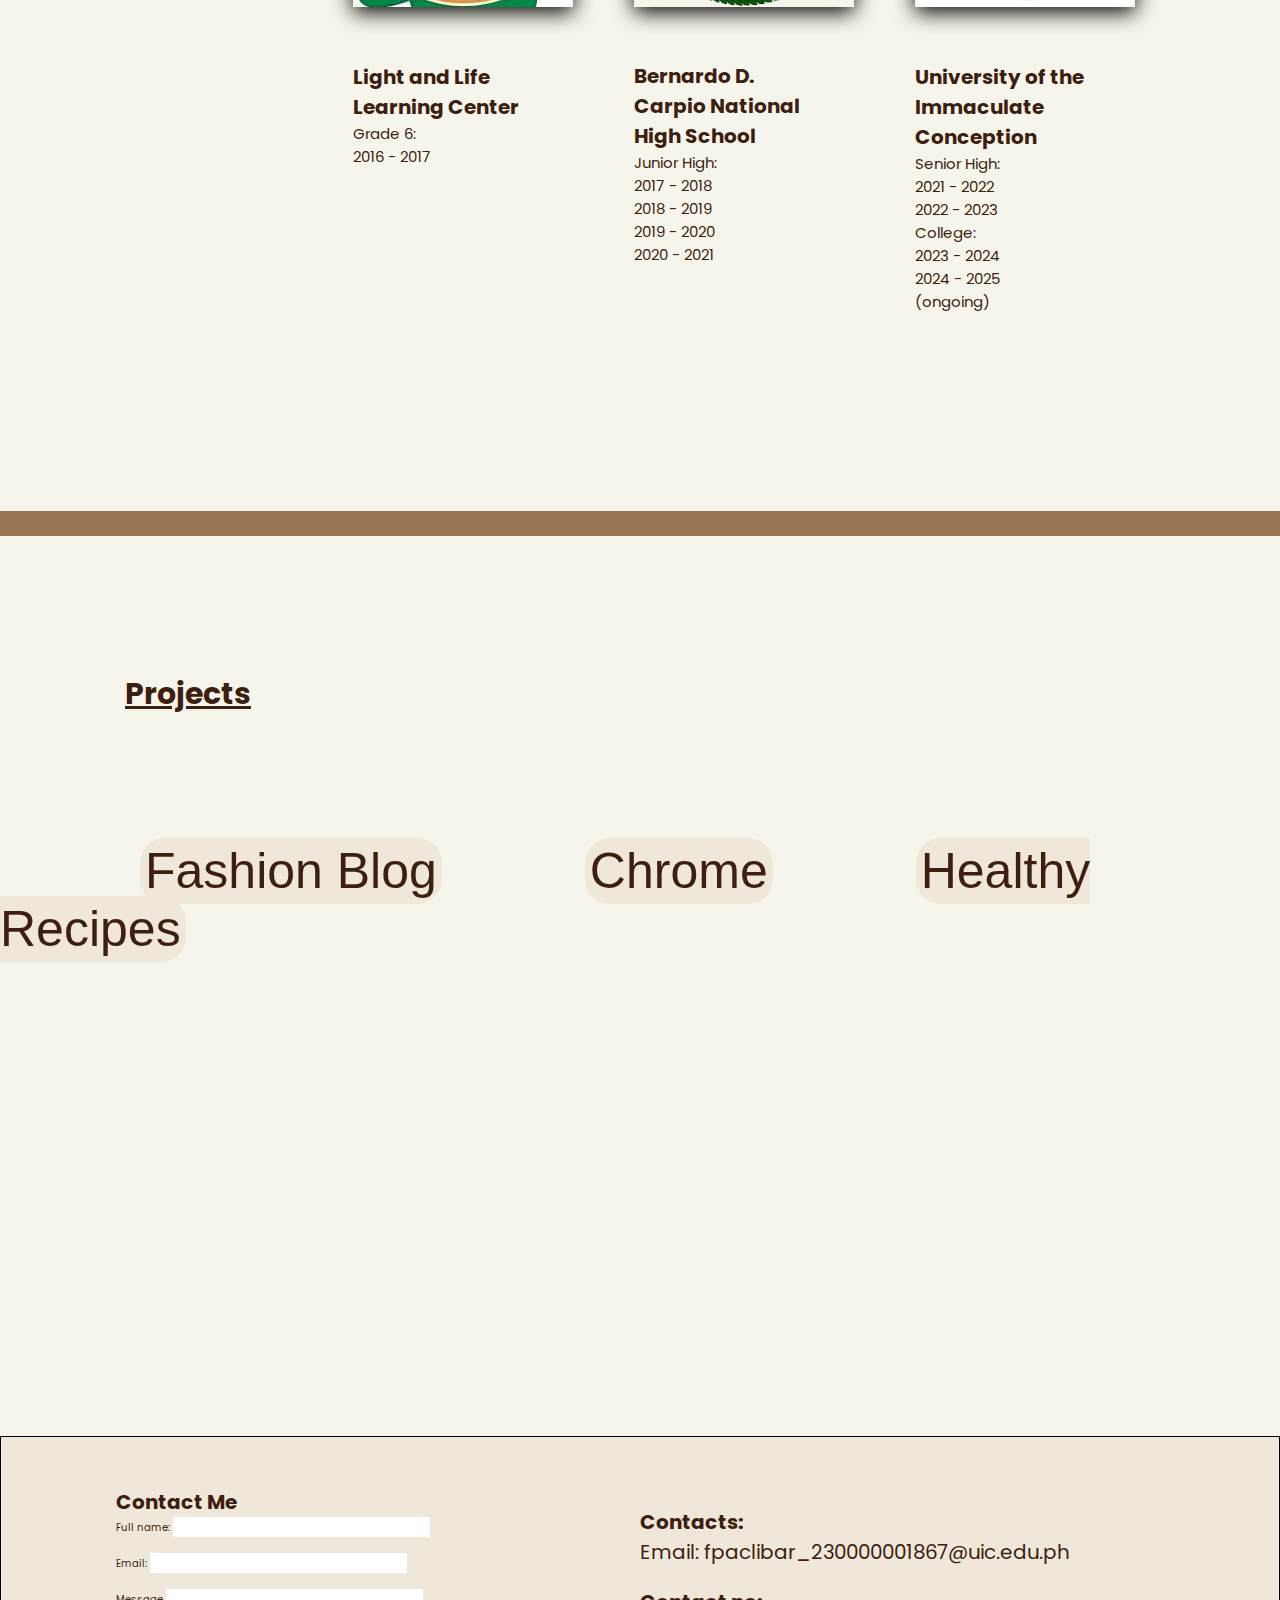
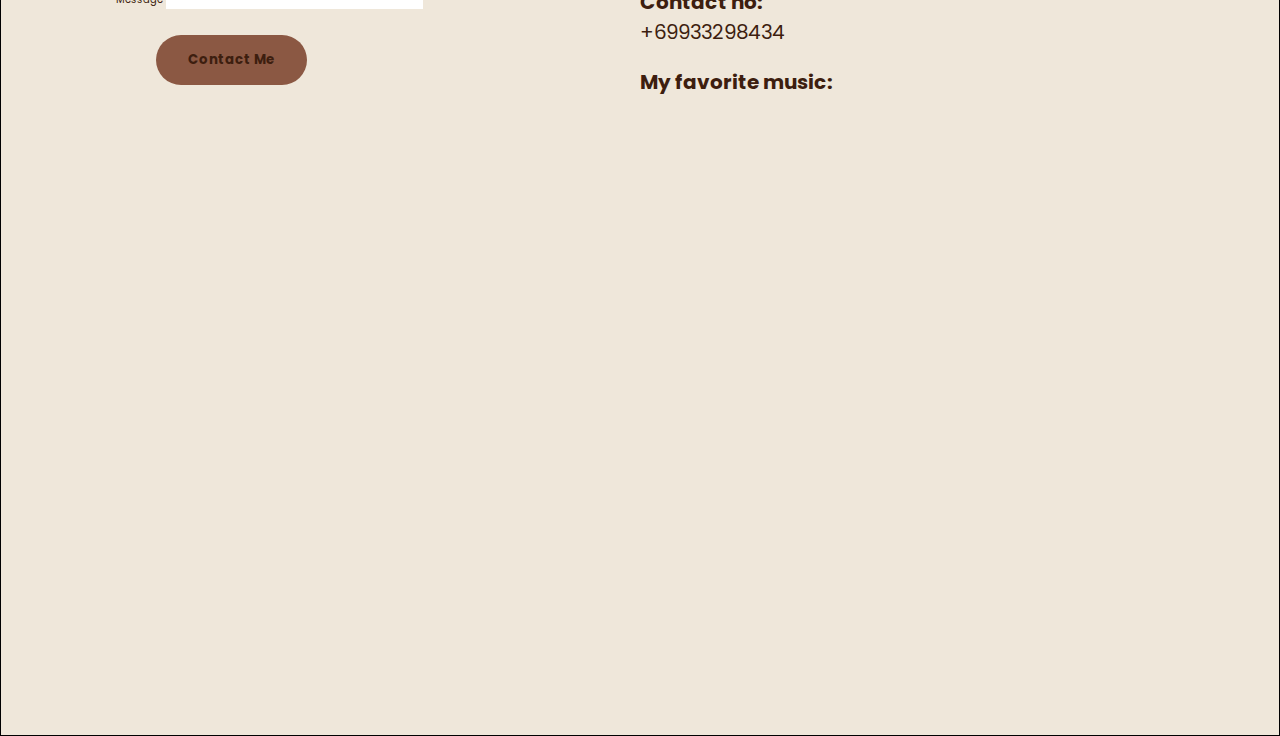
==== commit 0b798b83: "Update index.html" ====
--- a/index.html
+++ b/index.html
@@ -5,6 +5,7 @@
     <meta name="viewport" content="width=device-width, initial-scale=1.0">
     <link rel="stylesheet" href="https://cdnjs.cloudflare.com/ajax/libs/font-awesome/4.7.0/css/font-awesome.min.css">
     <link rel="stylesheet" href="style.css">
+    <link mediaquery>
     <title>My Portfolio</title>
 </head>
 <body>
@@ -22,6 +23,7 @@
                 <li><a href="#myEducation" class="educ" > Education</a></li>
                 <li><a href="#myProjects" class="proj"> Projects</a></li>
              <li><a href="#myContacts" class="contact"> Contact</a></li>
+             <li><a href="#mediaquery" target="_blank">Media Query Demo</a></li>
             
         </ul>
     </nav>
@@ -195,7 +197,7 @@
     </div>
 </section>
 
-<section class="last">
+<section class="contacts" id="myContacts">
     <div class="left-column">
     <form>
         <fieldset>
@@ -217,7 +219,6 @@
        <p>+69933298434</p> 
        <h2>My favorite music:</h2>
        <iframe style="border-radius:12px" src="https://open.spotify.com/embed/track/3QaPy1KgI7nu9FJEQUgn6h?utm_source=generator" width="100%" height="100" frameBorder="0" allow="autoplay; clipboard-write; encrypted-media; fullscreen; picture-in-picture" loading="lazy"></iframe>
-
 </div>
 </section>
 </body>
--- a/style.css
+++ b/style.css
@@ -481,6 +481,7 @@
 
     } .education p{
         font-size: 15px;
+
     } .education h3{
         font-size: 30px;
         text-align:left;
@@ -493,50 +494,95 @@
         margin-top: 25px;
         background-color: #f5f5eb;
         border: 100px;
-
-    }
-    .projects a {
-        color: #333; /* Text color */
-        background-color: #f4f4f4; /* Light background color */
-        padding: 0.5rem 1.5rem;
-        border-radius: 25px; /* Rounded button style */
-        text-decoration: none;
-        font-weight: bold;
-        font-family: 'Arial', sans-serif;
-        transition: background-color 0.3s ease, transform 0.3s ease; /* Smooth transition */
-      }
-      
-      .projects a:hover {
-        background-color: #a0a0a0; /* Darker background on hover */
-        color: #fff; /* White text on hover */
-        transform: scale(1.1); /* Slight zoom on hover */
-
-      }.projects h4{
+        padding: 10px 0;
+
+        
+    }.projtitle h4{
         font-size: 30px;
         text-align:left;
         text-decoration: underline;
         padding-top: 50px ;
         padding-right: 50px;
-      }
-      footer {
-        background-color: #987554;
-        color: #fff;
-        text-align: center;
-        padding: 1rem 0;
+        margin: 25px;
+        padding: 100px;
+    }
+
+    
+    .project a {
+        color: #333; 
+        background-color: #efe7da; 
+        padding: 0.5rem 1.5rem;
+        border-radius: 25px; 
+        text-decoration: none;
+        font-weight: bold;
+        font-family: 'Arial', sans-serif;
+        transition: background-color 0.3s ease, transform 0.3s ease; 
       }
       
-      footer address {
-        margin: 0;
-        font-style: normal;
+      .project a:hover {
+        background-color: #8b5843; 
+        color: #fff; 
+        transform: scale(1.1); 
+   
+
+      }.project ul li a{
+        text-decoration: none;
+        margin: 20px 0 0 40px;
+        width: 30%;
+        border: 3px;
+        padding: 5px;
+        font-size: 50px;
+        gap:initial;
+
+        }
+        .project ul li{
+            display:inline;
+            list-style: none;
+            margin: 10px 0px 0 90px;
+            padding-left: 10px;
+            
+        }
+        
+        .project ul a{
+            text-decoration: none;
+           font-size: 1.8rem;
+           color: #3d1e0f;
+           margin-left: 4rem;
+           font-weight: 500;
+           transition: 0.3s ease;
+           border-bottom: 3px solid transparent;
+           
+           
+        } 
+        
+
+      
+      textarea{
+        resize: vertical;
       }
       
-      footer a {
-        color: #fff;
-        text-decoration: none;
-        
-      }.column {
-        float: left;
-        width: 50%;
-        padding: 10px;
-        height: 300px; 
+      .contacts {
+        display: flex;
+        border: 1px solid black;
       }
+
+      .left-column, .right-column {
+        flex-basis: 50%;
+      }.contacts{
+        background-color: #efe7da;
+      }
+
+      .contactme{
+        font-size: 20px;
+        font-weight: bold;
+        margin: 0px;
+      }.right-column h2{
+        padding-top: 20px;
+        font-size: 20px;
+      }.right-column p{
+        font-size: 20px;
+      }iframe{
+        margin-top: 10px;
+      }
+      
+      
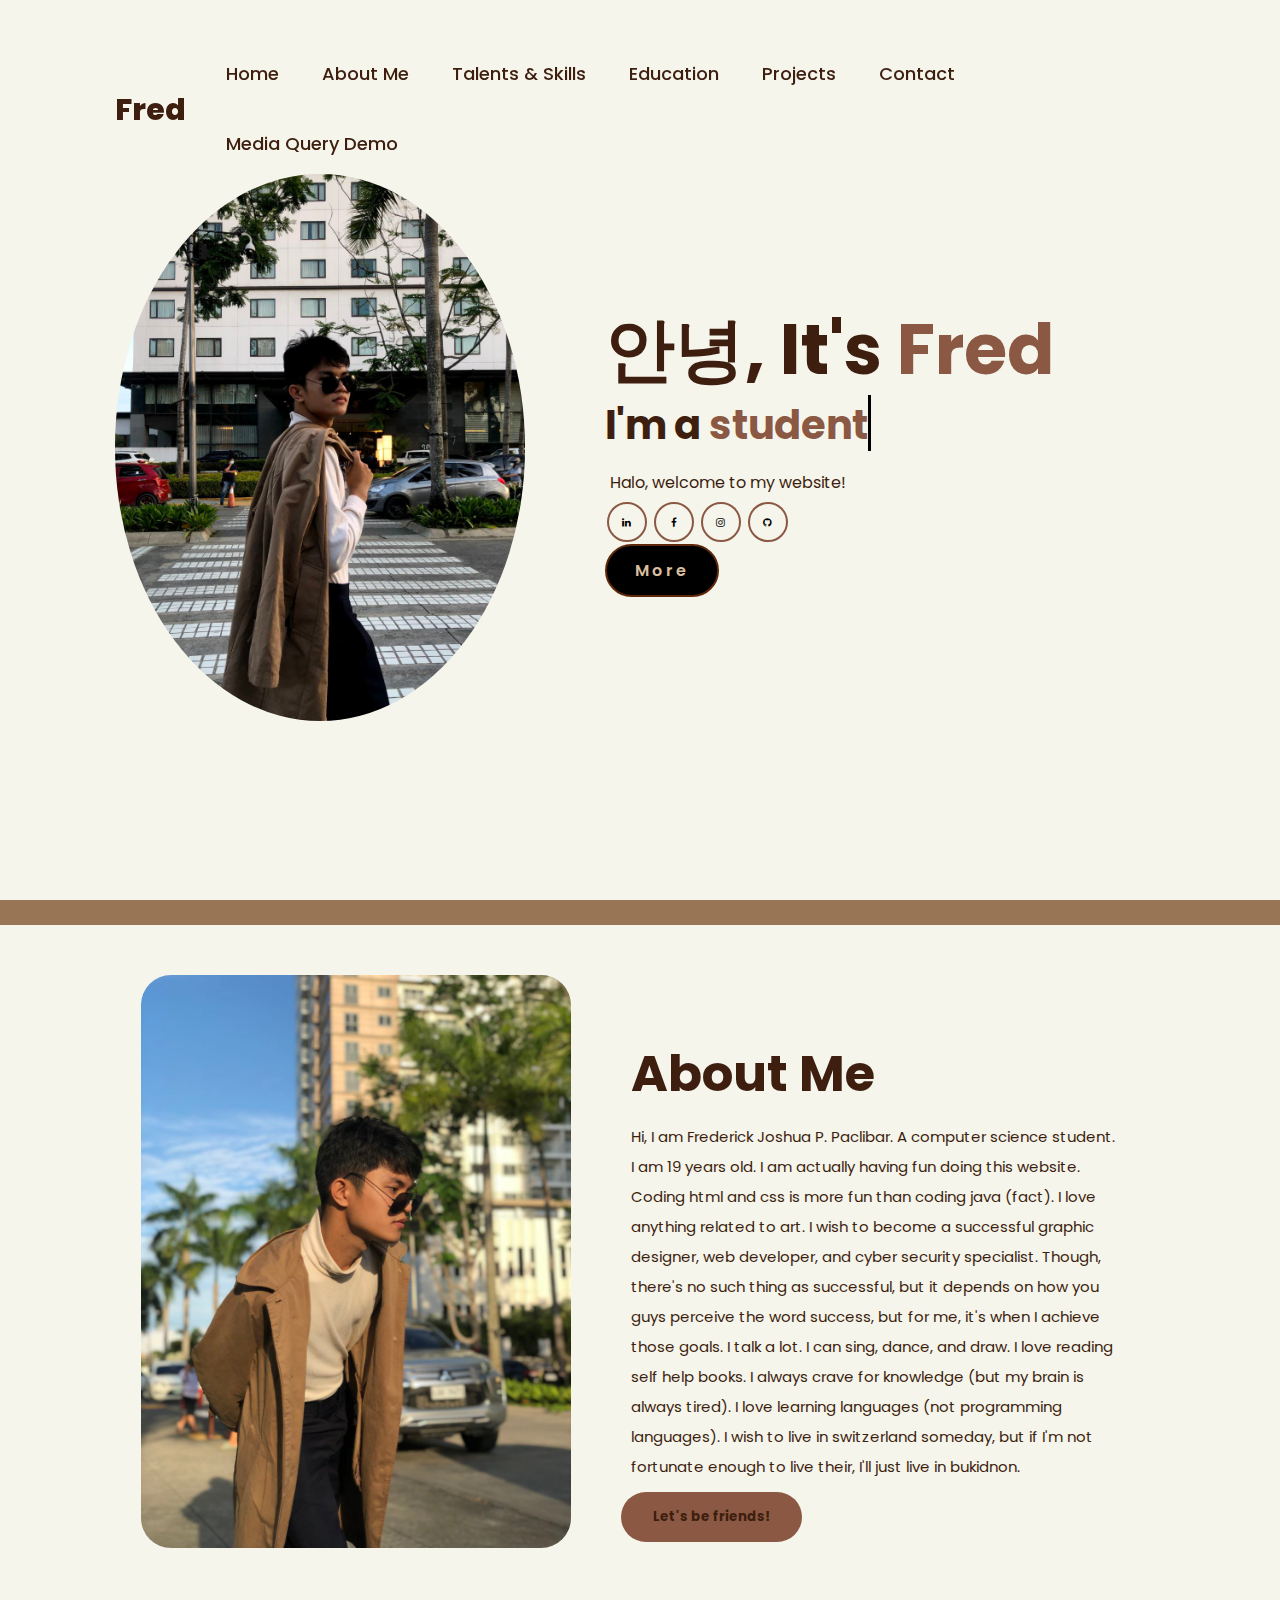
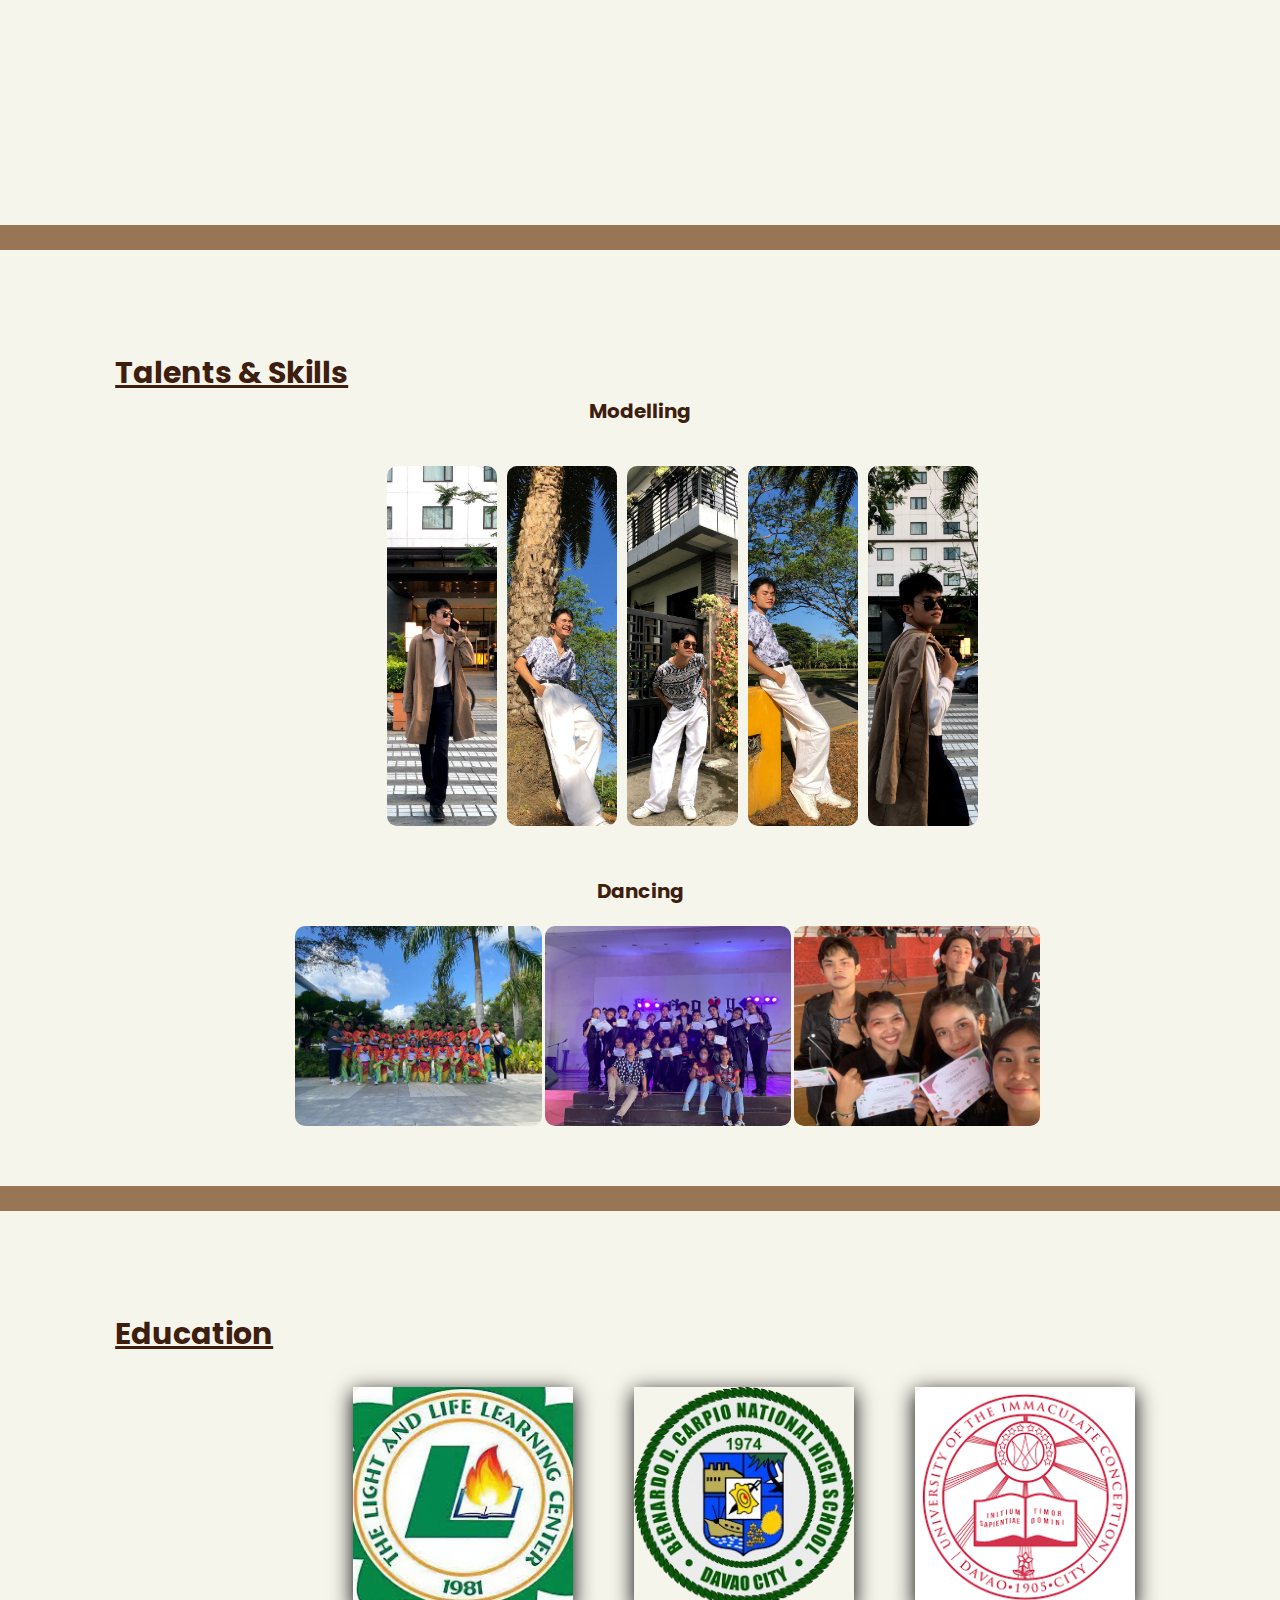
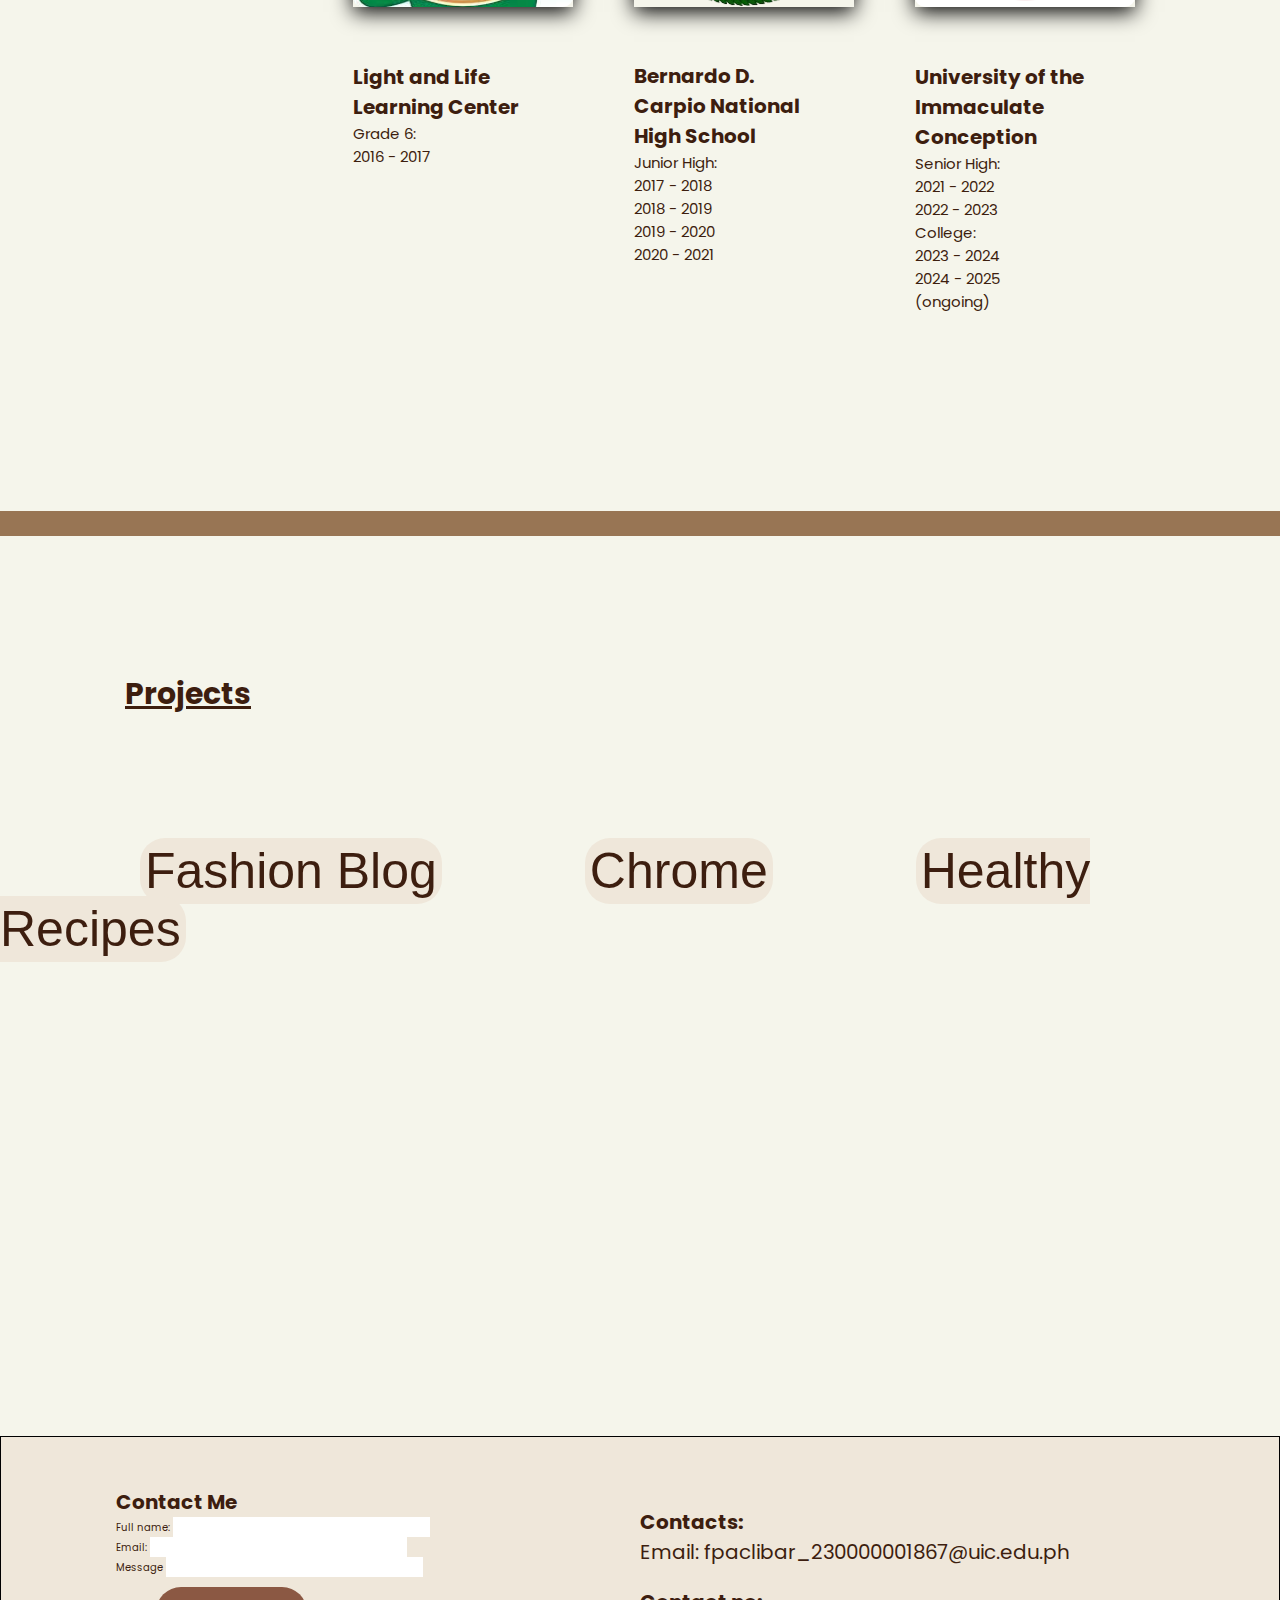
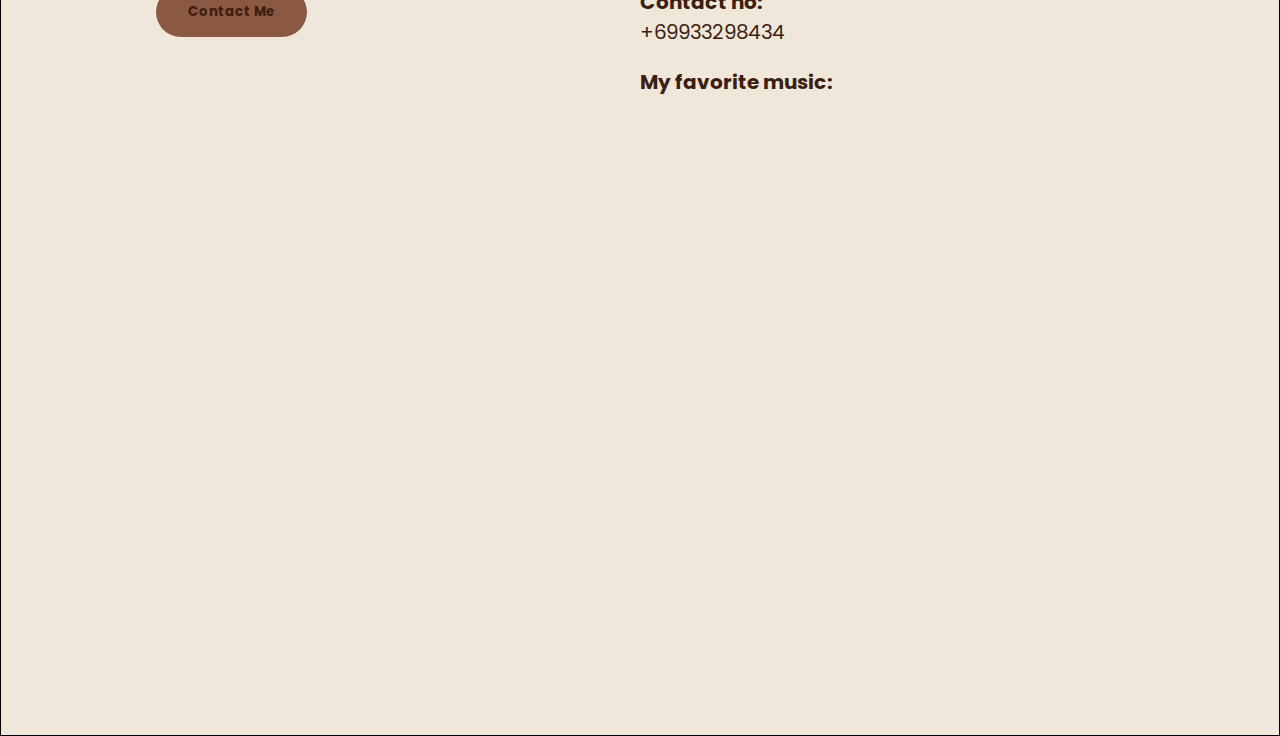
==== commit 7dc7e7bc: "Update index.html" ====
--- a/index.html
+++ b/index.html
@@ -1,5 +1,6 @@
 <!DOCTYPE html>
 <html lang="en">
+
 <head>
     <meta charset="UTF-8">
     <meta name="viewport" content="width=device-width, initial-scale=1.0">
@@ -8,220 +9,252 @@
     <link mediaquery>
     <title>My Portfolio</title>
 </head>
+
 <body>
 
 
-    
-    <header>
+
+    <header class="header">
         <a href="#" class="logo">Fred</a>
 
-    <nav>
-        <ul>
-            <li><a href="#" class="active">Home</a></li>
-                <li><a href="#Aboutme" > About Me</a></li>
-                    <li><a href="#myTalents" class="proj" > Talents & Skills</a></li>
-                <li><a href="#myEducation" class="educ" > Education</a></li>
+        <nav>
+            <ul>
+                <li><a href="#" class="active">Home</a></li>
+                <li><a href="#Aboutme"> About Me</a></li>
+                <li><a href="#myTalents" class="proj"> Talents & Skills</a></li>
+                <li><a href="#myEducation" class="educ"> Education</a></li>
                 <li><a href="#myProjects" class="proj"> Projects</a></li>
-             <li><a href="#myContacts" class="contact"> Contact</a></li>
-             <li><a href="#mediaquery" target="_blank">Media Query Demo</a></li>
-            
-        </ul>
-    </nav>
-</header>
-<section class="home">
-    <div class ="home-img">
-        <img src="images/photo_2024-08-20_21-23-59.jpg">
-    </div>
-         <div class="home-content">
-<h1>안녕, It's <span>Fred</h1>
-    <h3 class= "typing-text">I'm a <span></span></h3>
-    <p>
-        Halo, welcome to my website!
-    </p>
-    <div class= "social-icons">
-        <a target="_blank" href="https://www.linkedin.com/in/frederick-joshua-paclibar-ba61172a9?utm_source=share&utm_campaign=share_via&utm_content=profile&utm_medium=android_app"><i class = "fa fa-linkedin"></i></a>
-        <a target="_blank" href="https://www.facebook.com/profile.php?id=100093718981212"><i class = "fa fa-facebook"></i></a>
-        <a target="-blank" href="https://www.instagram.com/vmfpe.26/?hl=en"><i class = "fa fa-instagram"></i></a>
-        <a target="_blank" href="https://github.com/freddyyrick"><i class = "fa fa-github"></i></a>
-     
-    </div>
-    <a href="#" class="btn"> More</a>
-     </div>
-</div>
-</section>
-
-
-
-<!---About me section-->
-
-<section class="about" id="Aboutme">
-    <div class="main">
-        <div id ="right">
-        <img src="images/photo_2024-08-20_21-23-59 (2).jpg"></div>
-        <div class="about-text">
-        <h2>About Me</h2>
-        <p>
-            Hi, I am Frederick Joshua P. Paclibar. A computer science student.</br> I am 19 years old.  I am actually having fun doing this website.</br> Coding html and css is more fun than coding java (fact).
-            I love anything related to art. I wish to become a successful graphic designer, web developer, and cyber security specialist. Though, there's no such thing as successful, but it depends on how you guys
-            perceive the word success, but for me, it's when I achieve those goals. I talk a lot. I can sing, dance, and draw. I love reading self help books. I always crave for knowledge (but my brain is always tired). I love learning languages (not programming languages).
-            I wish to live in switzerland someday, but if I'm not fortunate enough to live their, I'll just live in bukidnon.
-        </p>
-        <button>Let's be friends!</button>
-    </div>
-    </div>
+                <li><a href="#myContacts" class="contact"> Contact</a></li>
+                <li><a href="#mediaquery" target="_blank">Media Query Demo</a></li>
+
+            </ul>
+        </nav>
+    </header>
+    <section class="home">
+        <div class="home-img">
+            <img src="images/photo_2024-08-20_21-23-59.jpg">
+        </div>
+        <div class="home-content">
+            <h1>안녕, It's <span>Fred</h1>
+            <h3 class="typing-text">I'm a <span></span></h3>
+            <p>
+                Halo, welcome to my website!
+            </p>
+            <div class="social-icons">
+                <a target="_blank"
+                    href="https://www.linkedin.com/in/frederick-joshua-paclibar-ba61172a9?utm_source=share&utm_campaign=share_via&utm_content=profile&utm_medium=android_app"><i
+                        class="fa fa-linkedin"></i></a>
+                <a target="_blank" href="https://www.facebook.com/profile.php?id=100093718981212"><i
+                        class="fa fa-facebook"></i></a>
+                <a target="-blank" href="https://www.instagram.com/vmfpe.26/?hl=en"><i class="fa fa-instagram"></i></a>
+                <a target="_blank" href="https://github.com/freddyyrick"><i class="fa fa-github"></i></a>
+
+            </div>
+            <a href="#" class="btn"> More</a>
+        </div>
+        </div>
+    </section>
+
+
+
+    <!---About me section-->
+
+    <section class="about" id="Aboutme">
+        <div class="main">
+            <div id="right">
+                <img src="images/photo_2024-08-20_21-23-59 (2).jpg">
+            </div>
+            <div class="about-text">
+                <h2>About Me</h2>
+                <p>
+                    Hi, I am Frederick Joshua P. Paclibar. A computer science student.</br> I am 19 years old. I am
+                    actually having fun doing this website.</br> Coding html and css is more fun than coding java
+                    (fact).
+                    I love anything related to art. I wish to become a successful graphic designer, web developer, and
+                    cyber security specialist. Though, there's no such thing as successful, but it depends on how you
+                    guys
+                    perceive the word success, but for me, it's when I achieve those goals. I talk a lot. I can sing,
+                    dance, and draw. I love reading self help books. I always crave for knowledge (but my brain is
+                    always tired). I love learning languages (not programming languages).
+                    I wish to live in switzerland someday, but if I'm not fortunate enough to live their, I'll just live
+                    in bukidnon.
+                </p>
+                <button>Let's be friends!</button>
+            </div>
+        </div>
     </section>
 
     <!---Talents&Skills Section-->
 
-<section class="tskills" id="myTalents">
-    <div class="second">
-        <div id ="right">
-            <div class="skill-text">
-            <h2>Talents & Skills</h2>
-            <h4>Modelling</h4>
-    <div class="container">
-            
-            <img src="images/photo_2024-08-20_21-24-00.jpg">
-            <img src="images/photo_2024-08-25_14-11-42.jpg">
-            <img src="images/fashion blog pic.jpg">
-            <img src="images/photo_2024-08-25_14-17-13.jpg">
-            <img src="images/photo_2024-08-20_21-23-59.jpg" >
-    
-                </div>
-             </div>
-        </div>
-    </div>
-    <div class="dancing">
-        <div class="dance-text">
-            <h4>Dancing</h4>
-            <div class="dance">
-            <img src="images/photo_2024-09-10_23-04-42.jpg">
-            <img src="images/photo_2024-09-10_23-04-45.jpg">
-            <img src="images/photo_2024-09-10_23-04-46.jpg">
-        </div>
-        </div>
-        
-    </div>
-
-
-
-        </section>
-
-            <!---Education Section-->
-
-
-<section class="education" id="myEducation">
-    <h3>Education</h3>
-    <div class="third-container">
-        <div class="card">
-            <div class="imgBx">
-            <a href="#">
-                <img src="images/lllc.jpg">
-            </a>
-            <h2>Light and Life Learning Center</h2>
-            <div class="row">
-                <div class="column">
-            <p> Grade 6:</br>
-                2016 - 2017</p></br>
-            </div>
-        </div>
-    </div>
-</div>
-</div>
-
-
-        
-            <div class="third-container">
-                <div class="card">
+    <section class="tskills" id="myTalents">
+        <div class="second">
+            <div id="right">
+                <div class="skill-text">
+                    <h2>Talents & Skills</h2>
+                    <h4>Modelling</h4>
+                    <div class="container">
+
+                        <img src="images/photo_2024-08-20_21-24-00.jpg">
+                        <img src="images/photo_2024-08-25_14-11-42.jpg">
+                        <img src="images/fashion blog pic.jpg">
+                        <img src="images/photo_2024-08-25_14-17-13.jpg">
+                        <img src="images/photo_2024-08-20_21-23-59.jpg">
+
+                    </div>
+                </div>
+            </div>
+        </div>
+        <div class="dancing">
+            <div class="dance-text">
+                <h4>Dancing</h4>
+                <div class="dance">
+                    <img src="images/photo_2024-09-10_23-04-42.jpg">
+                    <img src="images/photo_2024-09-10_23-04-45.jpg">
+                    <img src="images/photo_2024-09-10_23-04-46.jpg">
+                </div>
+            </div>
+
+        </div>
+
+
+
+    </section>
+
+    <!---Education Section-->
+
+    <section class="education" id="myEducation">
+        <h3>Education</h3>
+        <div class="third-container">
+            <div class="card">
                 <div class="imgBx">
-                <a href="#">
-                    <img src="images/bdcnhs-removebg-preview.png">
-                </a>
-                <h2>Bernardo D. Carpio National High School</h2>
-                <div class="row">
-                <div class="column">
-                <p> Junior High:</br>
-                    2017 - 2018 </br>
-                    2018 - 2019</br>
-                    2019 - 2020</br>
-                    2020 - 2021</br>
-                </p>
-                </div>
-                </div>
-            </div>
-        </div>
-        </div>
-    
-            
-            
-                <div class="third-container">
-                    <div class="card">
-                    <div class="imgBx">
+                    <a href="#">
+                        <img src="images/lllc.jpg">
+                    </a>
+                    <h2>Light and Life Learning Center</h2>
+                    <div class="row">
+                        <div class="column">
+                            <p> Grade 6:</br>
+                                2016 - 2017</p></br>
+                        </div>
+                    </div>
+                </div>
+            </div>
+        </div>
+
+
+
+        <div class="third-container">
+            <div class="card">
+                <div class="imgBx">
+                    <a href="#">
+                        <img src="images/bdcnhs-removebg-preview.png">
+                    </a>
+                    <h2>Bernardo D. Carpio National High School</h2>
+                    <div class="row">
+                        <div class="column">
+                            <p> Junior High:</br>
+                                2017 - 2018 </br>
+                                2018 - 2019</br>
+                                2019 - 2020</br>
+                                2020 - 2021</br>
+                            </p>
+                        </div>
+                    </div>
+                </div>
+            </div>
+        </div>
+
+
+
+        <div class="third-container">
+            <div class="card">
+                <div class="imgBx">
                     <a href="#">
                         <img src="images/uiclogo.png">
                     </a>
                     <h2>University of the Immaculate Conception</h2>
                     <div class="row">
-                    <div class="column">
-                    <p> Senior High:</br>
-                        2021 - 2022</br>
-                        2022 - 2023</br>
-
-                        College:</br>
-                        2023 - 2024</br>
-                        2024 - 2025</br>
-                        (ongoing)</br>
-                    </p>
-                </div>
-                    </div>
-                </div>
-            </div>
-        </div>
-</section>
-
-
-<!---Project Section-->
-
-<section class="projects" id="myProjects">
-    <div class = projtitle>
-    <h4>Projects</h4>
-    <div class="project">
-
-    <ul>
-    <li><a href="https://freddyyrick.github.io/fashion.blog.html" target="_blank">Fashion Blog</a></li>
-    <li><a href="https://freddyyrick.github.io/color.html" target="_blank">Chrome</a></li>
-    <li><a href="https://freddyyrick.github.io/healthyrecipes.html" target="_blank">Healthy Recipes</a></li>
-    </ul>
-   
-</div>
-    </div>
-</section>
-
-<section class="contacts" id="myContacts">
-    <div class="left-column">
-    <form>
-        <fieldset>
-            <legend class="contactme">Contact Me</legend>
-            <label for="fname">Full name:</label>
-        <input type="text" id="fname" name="fname"><br><br>
-        <label for="lname">Email:</label>
-        <input type="text" id="lname" name="lname"><br><br>
-        <label for="email">Message</label>
-        <input type="email" id="email" name="email"><br><br>
-        <button type="button" value="Contact Me">Contact Me</button>
-        </fieldset>
-    </form>
-</div>
-<div class="right-column">
-    <h2>Contacts:</h2>
-        <p>Email: fpaclibar_230000001867@uic.edu.ph</p>
-    <h2>Contact no:</h2>
-       <p>+69933298434</p> 
-       <h2>My favorite music:</h2>
-       <iframe style="border-radius:12px" src="https://open.spotify.com/embed/track/3QaPy1KgI7nu9FJEQUgn6h?utm_source=generator" width="100%" height="100" frameBorder="0" allow="autoplay; clipboard-write; encrypted-media; fullscreen; picture-in-picture" loading="lazy"></iframe>
-</div>
-</section>
+                        <div class="column">
+                            <p> Senior High:</br>
+                                2021 - 2022</br>
+                                2022 - 2023</br>
+
+                                College:</br>
+                                2023 - 2024</br>
+                                2024 - 2025</br>
+                                (ongoing)</br>
+                            </p>
+                        </div>
+                    </div>
+                </div>
+            </div>
+        </div>
+    </section>
+
+
+    <!---Project Section-->
+
+    <section class="projects" id="myProjects">
+        <div class=projtitle>
+            <h4>Projects</h4>
+            <div class="project">
+
+                <ul>
+                    <li><a href="https://freddyyrick.github.io/fashion.blog.html" target="_blank">Fashion Blog</a></li>
+                    <li><a href="https://freddyyrick.github.io/color.html" target="_blank">Chrome</a></li>
+                    <li><a href="https://freddyyrick.github.io/healthyrecipes.html" target="_blank">Healthy Recipes</a>
+                    </li>
+                </ul>
+
+            </div>
+        </div>
+    </section>
+
+    <section class="contacts" id="myContacts">
+        <div class="left-column">
+            <form>
+                <fieldset>
+                    <legend class="contactme">Contact Me</legend>
+                    <div class="const">
+                        <div class="divide">
+                            <div class="const-int">
+                                <label for="fname">Full name:</label>
+                                <input type="text" id="fname" name="fname">
+                            </div>
+
+                            <div class="const-int">
+
+                                <label for="lname">Email:</label>
+                                <input type="text" id="email" name="email">
+                            </div>
+
+                            <div class="const-int">
+                                <label for="email">Message</label>
+                                <input type="email" id="messsage" name="message">
+                            </div>
+                        </div>
+                        <div class="divide"></div>
+
+                    </div>
+
+
+                    <button type="button" value="Contact Me">Contact Me</button>
+                </fieldset>
+            </form>
+        </div>
+        <div class="right-column">
+            <h2>Contacts:</h2>
+            <p>Email: fpaclibar_230000001867@uic.edu.ph</p>
+            <h2>Contact no:</h2>
+            <p>+69933298434</p>
+            <h2>My favorite music:</h2>
+            <iframe style="border-radius:12px"
+                src="https://open.spotify.com/embed/track/3QaPy1KgI7nu9FJEQUgn6h?utm_source=generator" width="100%"
+                height="100" frameBorder="0"
+                allow="autoplay; clipboard-write; encrypted-media; fullscreen; picture-in-picture"
+                loading="lazy"></iframe>
+        </div>
+    </section>
 </body>
+
 </html>
-
-                    
--- a/style.css
+++ b/style.css
@@ -66,7 +66,7 @@
     text-decoration: none;
    font-size: 1.8rem;
    color: #3d1e0f;
-   margin-left: 4rem;
+   margin-left: 1rem;
    font-weight: 500;
    transition: 0.3s ease;
    border-bottom: 3px solid transparent;
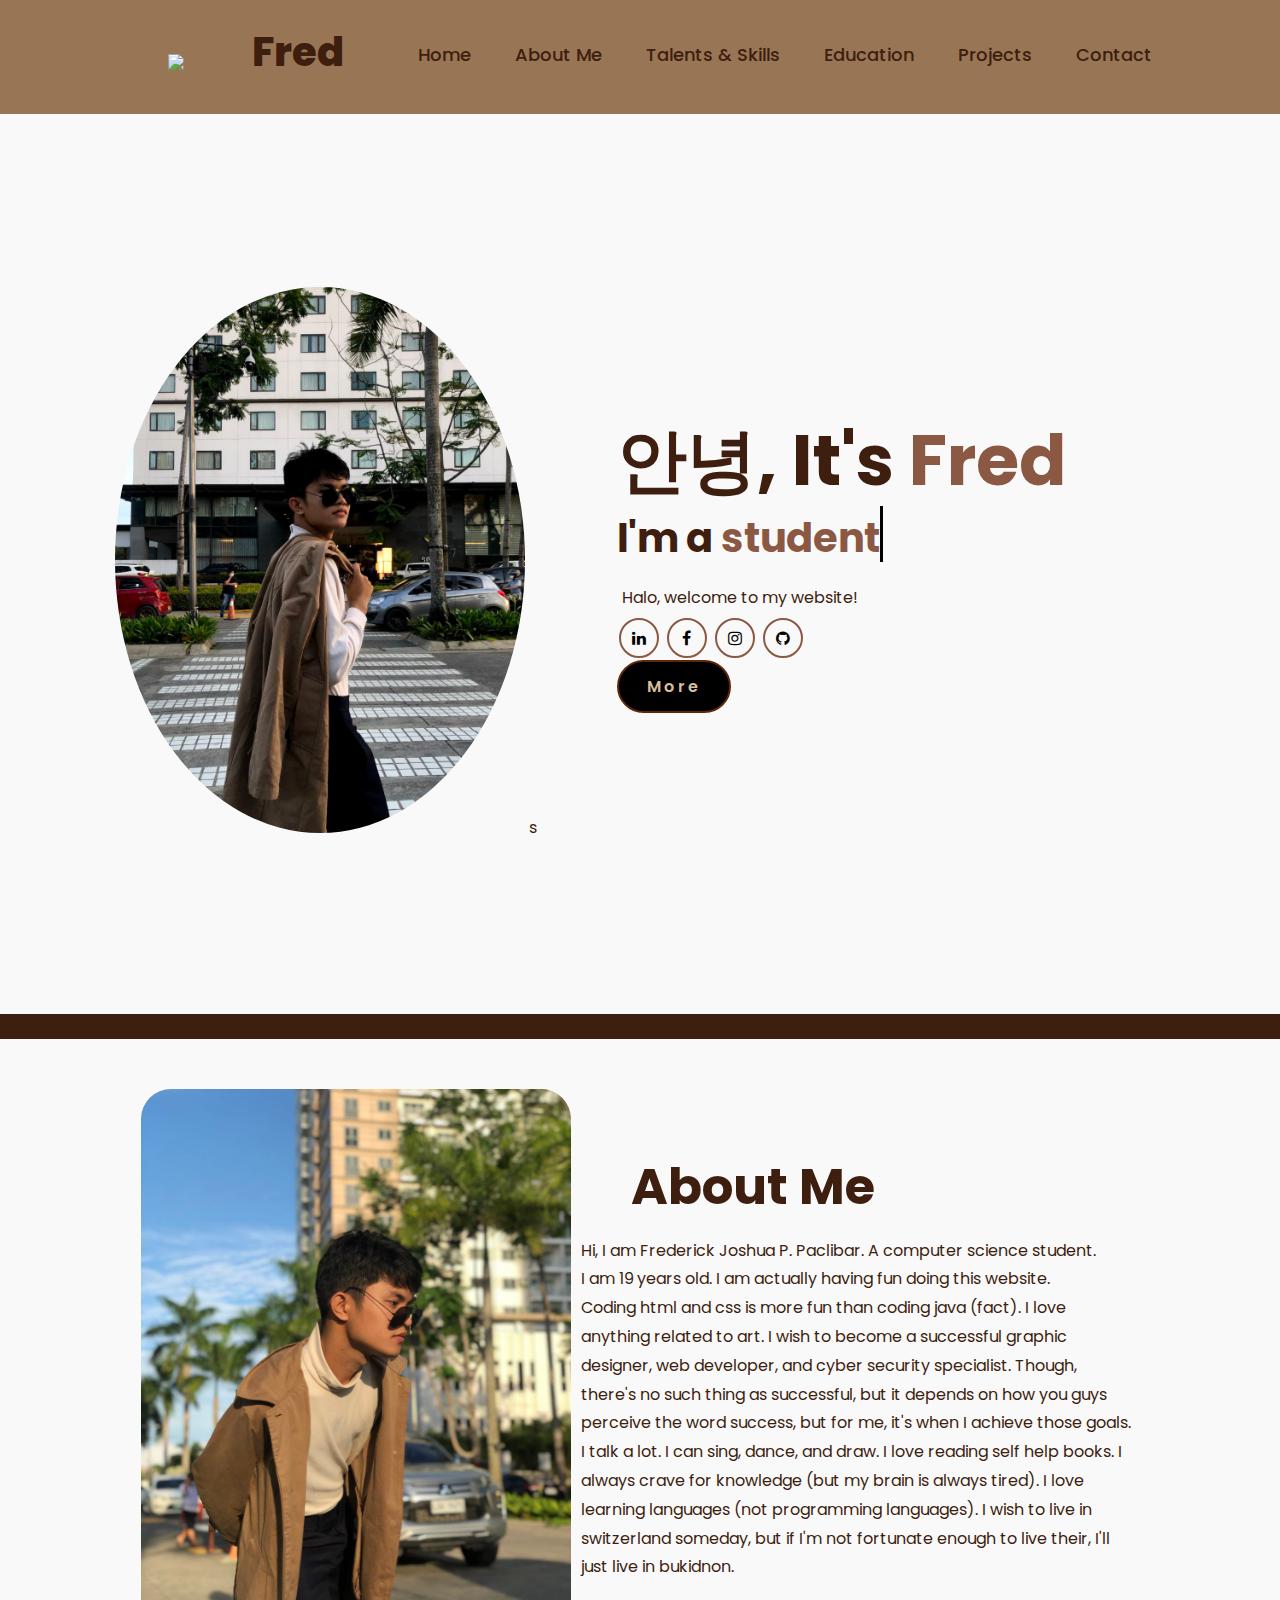
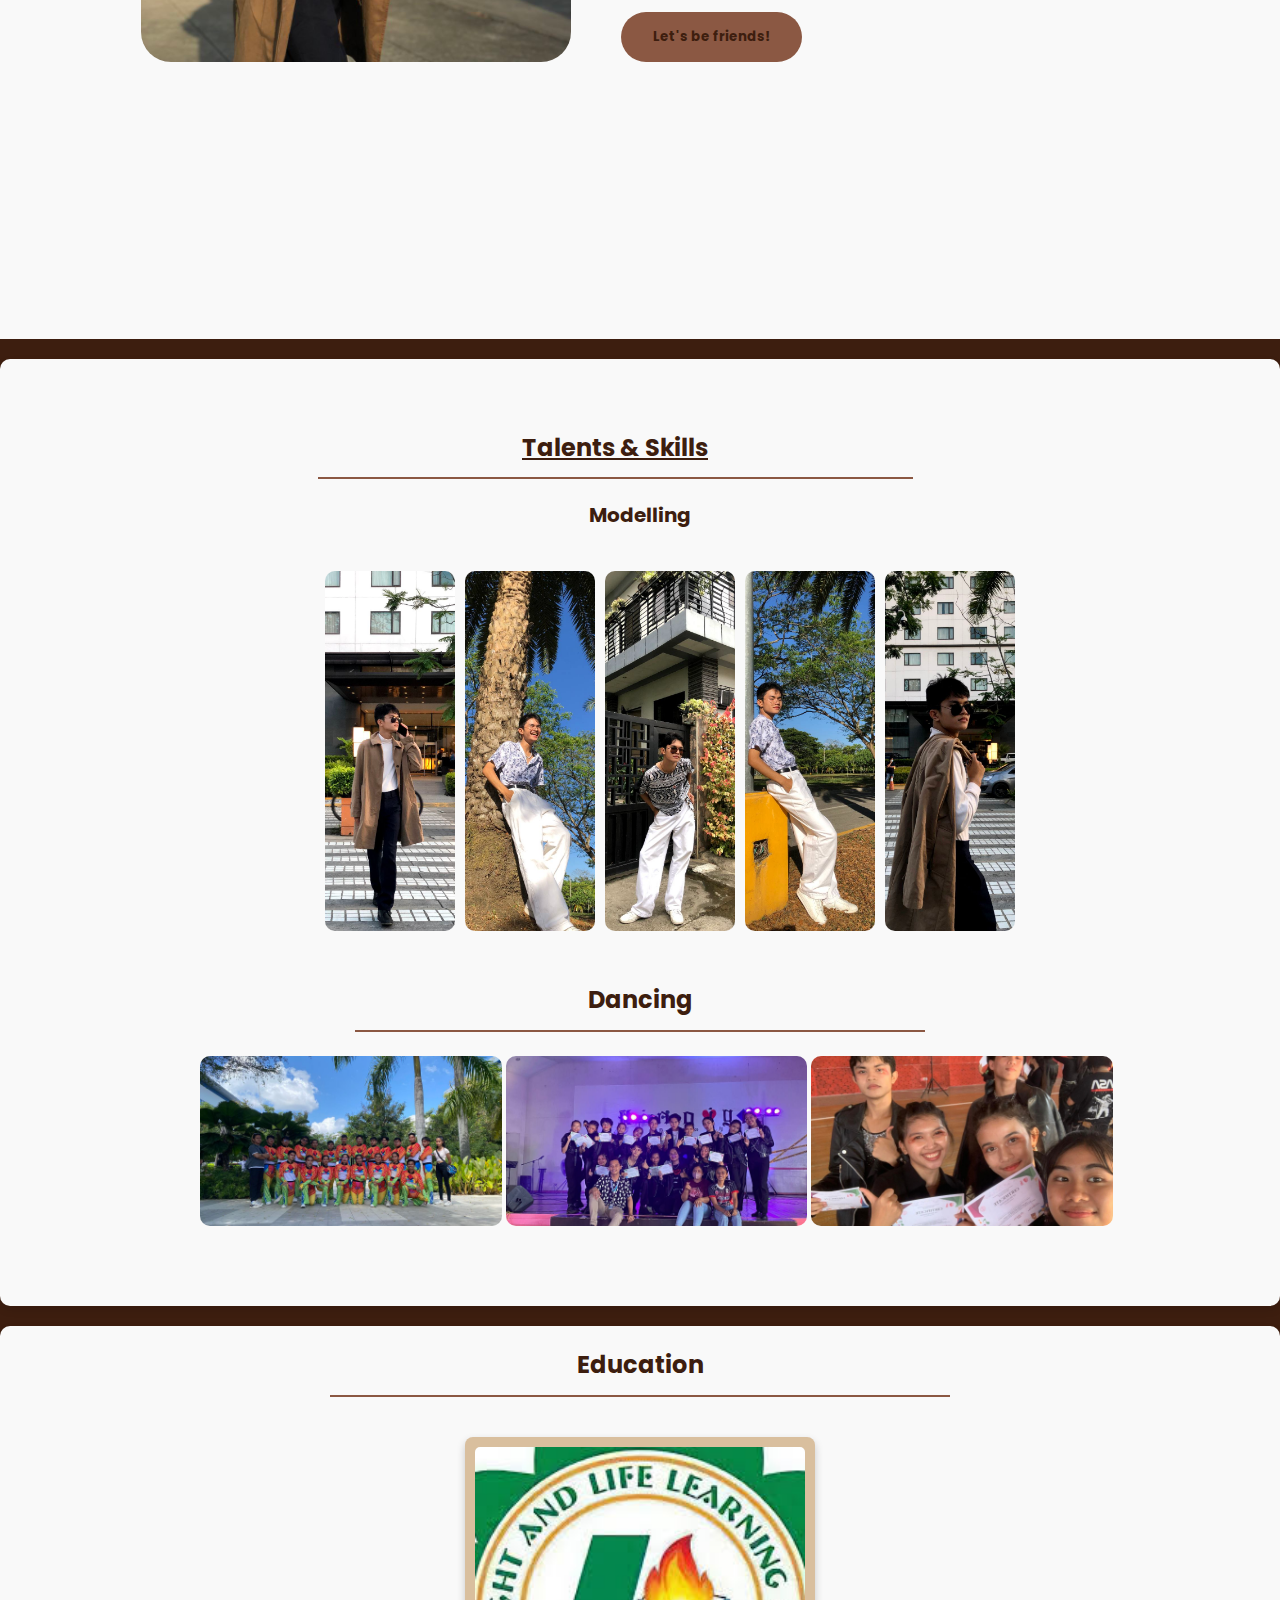
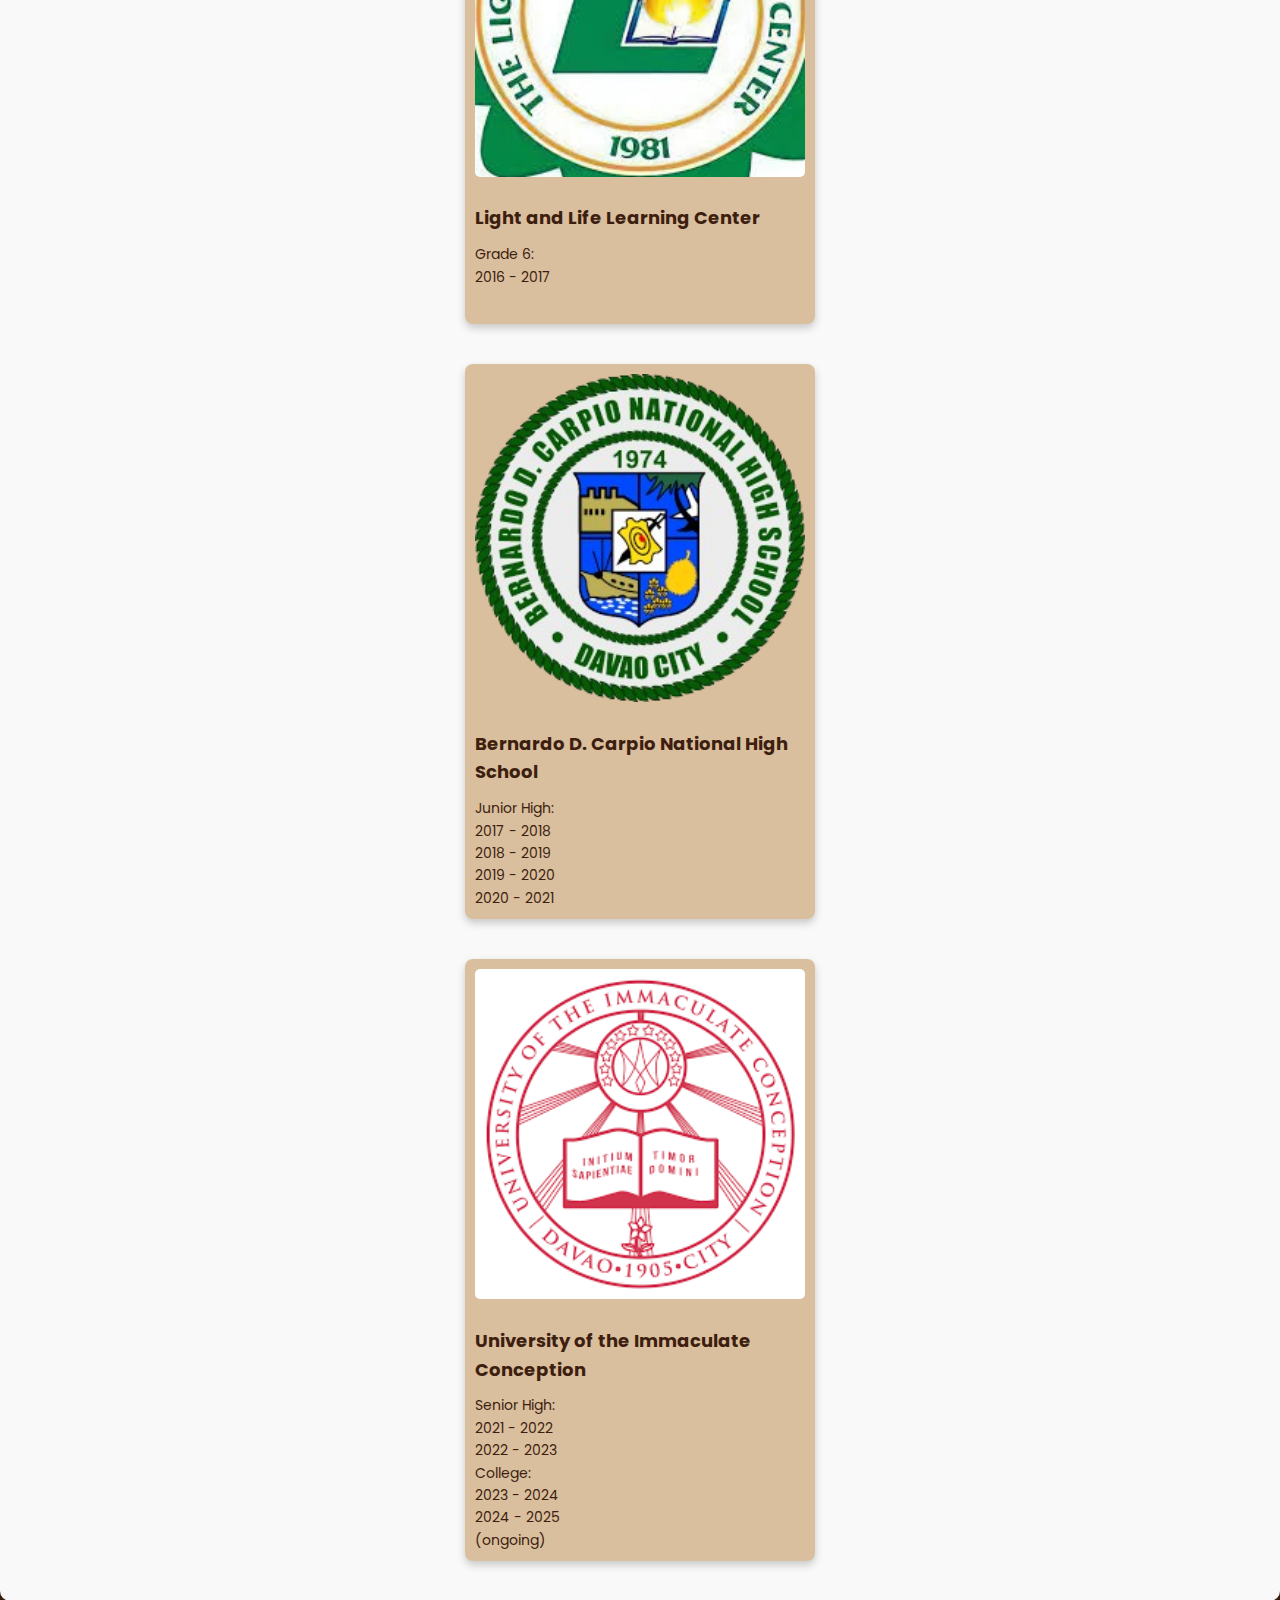
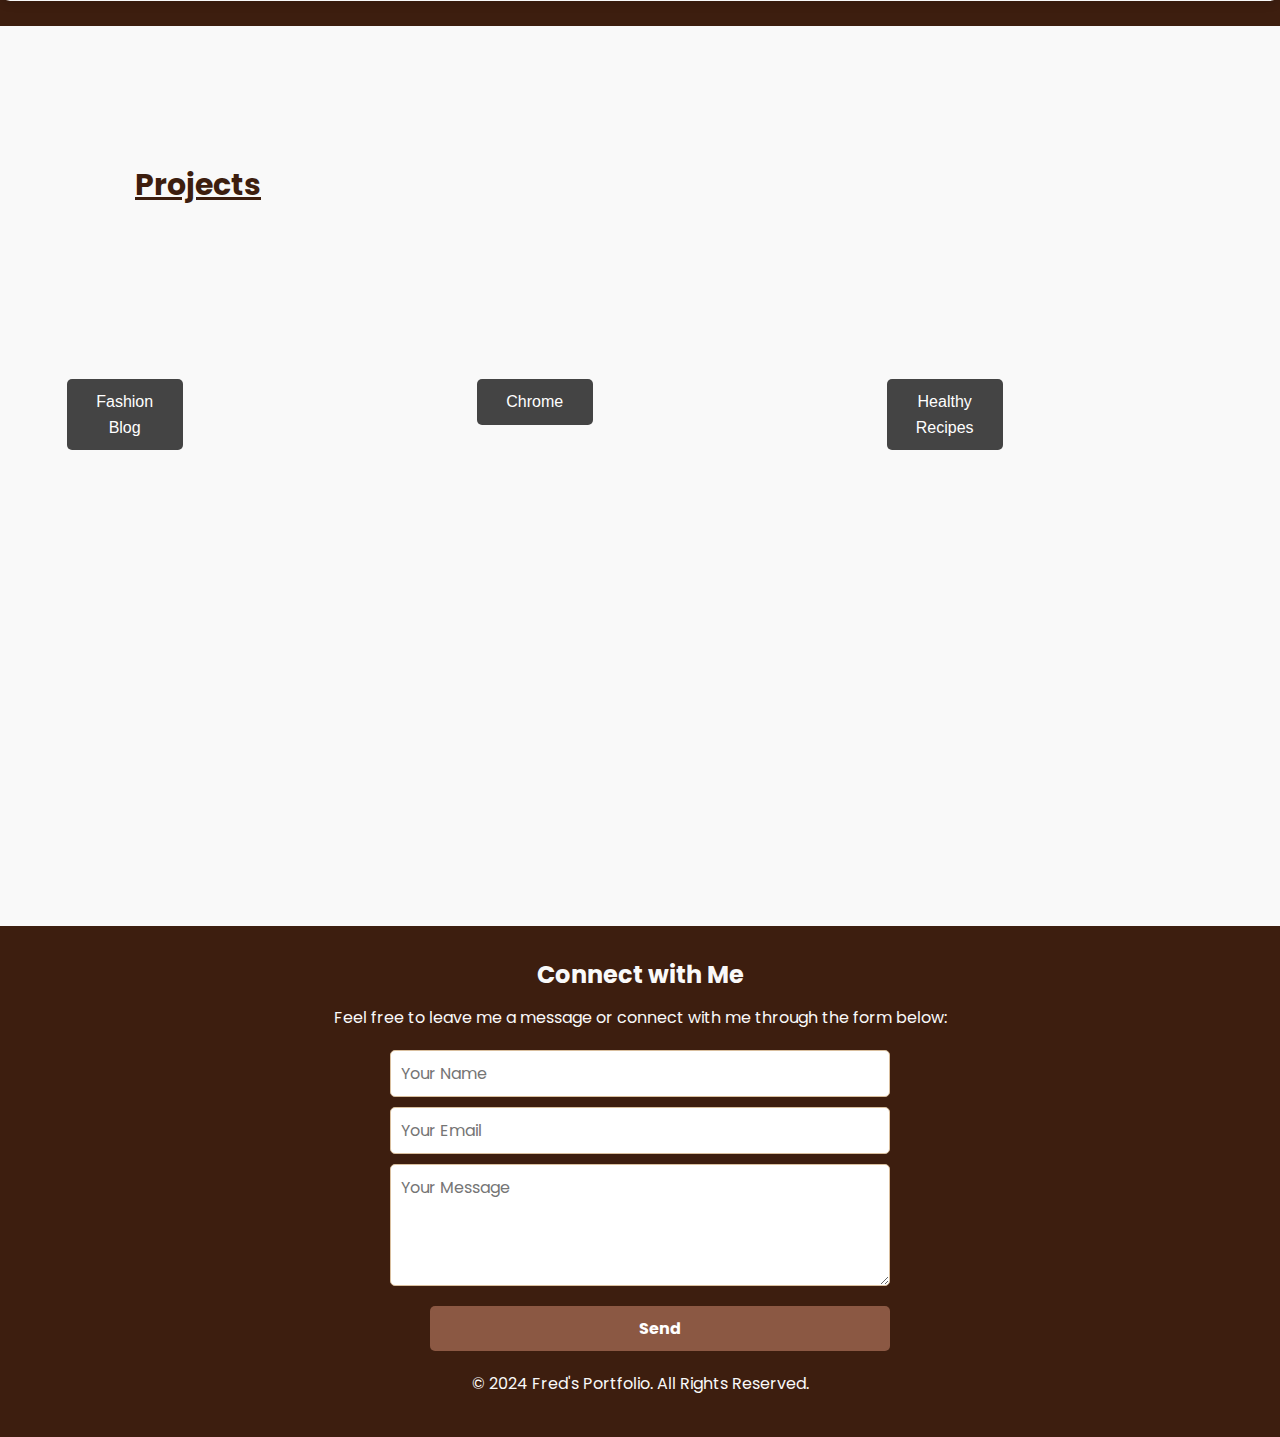
==== commit cc2d4056: "Update index.html" ====
--- a/index.html
+++ b/index.html
@@ -6,17 +6,37 @@
     <meta name="viewport" content="width=device-width, initial-scale=1.0">
     <link rel="stylesheet" href="https://cdnjs.cloudflare.com/ajax/libs/font-awesome/4.7.0/css/font-awesome.min.css">
     <link rel="stylesheet" href="style.css">
-    <link mediaquery>
+
     <title>My Portfolio</title>
 </head>
 
 <body>
 
-
-
     <header class="header">
+        <button class="dark-mode-toggle" id="darkModeToggle" ><img src="images/moon.png"></button>
+       
+    <script>
+    const darkModeToggle = document.getElementById('darkModeToggle');
+    const body = document.body;
+
+    if (localStorage.getItem('darkMode') === 'enabled') {
+        body.classList.add('dark-mode');
+    }
+    // Toggle Dark Mode
+    darkModeToggle.addEventListener('click', () => {
+        body.classList.toggle('dark-mode');
+
+        // Save preference in localStorage
+        if (body.classList.contains('dark-mode')) {
+            localStorage.setItem('darkMode', 'enabled');
+        } else {
+            localStorage.setItem('darkMode', 'disabled');
+        }
+    });
+    
+</script>
         <a href="#" class="logo">Fred</a>
-
+        <div class="menu-toggle">☰</div>
         <nav>
             <ul>
                 <li><a href="#" class="active">Home</a></li>
@@ -25,7 +45,6 @@
                 <li><a href="#myEducation" class="educ"> Education</a></li>
                 <li><a href="#myProjects" class="proj"> Projects</a></li>
                 <li><a href="#myContacts" class="contact"> Contact</a></li>
-                <li><a href="#mediaquery" target="_blank">Media Query Demo</a></li>
 
             </ul>
         </nav>
@@ -33,6 +52,7 @@
     <section class="home">
         <div class="home-img">
             <img src="images/photo_2024-08-20_21-23-59.jpg">
+            s
         </div>
         <div class="home-content">
             <h1>안녕, It's <span>Fred</h1>
@@ -40,6 +60,7 @@
             <p>
                 Halo, welcome to my website!
             </p>
+           
             <div class="social-icons">
                 <a target="_blank"
                     href="https://www.linkedin.com/in/frederick-joshua-paclibar-ba61172a9?utm_source=share&utm_campaign=share_via&utm_content=profile&utm_medium=android_app"><i
@@ -48,14 +69,12 @@
                         class="fa fa-facebook"></i></a>
                 <a target="-blank" href="https://www.instagram.com/vmfpe.26/?hl=en"><i class="fa fa-instagram"></i></a>
                 <a target="_blank" href="https://github.com/freddyyrick"><i class="fa fa-github"></i></a>
-
             </div>
             <a href="#" class="btn"> More</a>
         </div>
         </div>
-    </section>
-
-
+      
+    </section>
 
     <!---About me section-->
 
@@ -63,6 +82,7 @@
         <div class="main">
             <div id="right">
                 <img src="images/photo_2024-08-20_21-23-59 (2).jpg">
+
             </div>
             <div class="about-text">
                 <h2>About Me</h2>
@@ -210,51 +230,23 @@
         </div>
     </section>
 
-    <section class="contacts" id="myContacts">
-        <div class="left-column">
-            <form>
-                <fieldset>
-                    <legend class="contactme">Contact Me</legend>
-                    <div class="const">
-                        <div class="divide">
-                            <div class="const-int">
-                                <label for="fname">Full name:</label>
-                                <input type="text" id="fname" name="fname">
-                            </div>
-
-                            <div class="const-int">
-
-                                <label for="lname">Email:</label>
-                                <input type="text" id="email" name="email">
-                            </div>
-
-                            <div class="const-int">
-                                <label for="email">Message</label>
-                                <input type="email" id="messsage" name="message">
-                            </div>
-                        </div>
-                        <div class="divide"></div>
-
-                    </div>
-
-
-                    <button type="button" value="Contact Me">Contact Me</button>
-                </fieldset>
-            </form>
-        </div>
-        <div class="right-column">
-            <h2>Contacts:</h2>
-            <p>Email: fpaclibar_230000001867@uic.edu.ph</p>
-            <h2>Contact no:</h2>
-            <p>+69933298434</p>
-            <h2>My favorite music:</h2>
-            <iframe style="border-radius:12px"
-                src="https://open.spotify.com/embed/track/3QaPy1KgI7nu9FJEQUgn6h?utm_source=generator" width="100%"
-                height="100" frameBorder="0"
-                allow="autoplay; clipboard-write; encrypted-media; fullscreen; picture-in-picture"
-                loading="lazy"></iframe>
-        </div>
+          
+        </div>
+        <footer class="footer" action="https://formspree.io/f/meoqzvgz" 
+        method="POST" >
+                <h2>Connect with Me</h2>
+                <p>Feel free to leave me a message or connect with me through the form below:</p>
+                <form class="footer-form" action="#" method="post">
+                    <input type="text" name="name" placeholder="Your Name" required>
+                    <input type="email" name="email" placeholder="Your Email" required>
+                    <textarea name="message" rows="4" placeholder="Your Message" required></textarea>
+                    <button type="submit">Send</button>
+                </form>
+                <p>&copy; 2024 Fred's Portfolio. All Rights Reserved.</p>
+            </div>
+        </footer>
     </section>
 </body>
 
 </html>
+
--- a/style.css
+++ b/style.css
@@ -1,4 +1,4 @@
-@import url('https://fonts.googleapis.com/css2?family=Poppins:ital,wght@0,100;0,200;0,300;0,400;0,500;0,600;0,700;0,800;0,900;1,100;1,200;1,300;1,400;1,500;1,600;1,700;1,800;1,900&display=swap');
+    @import url('https://fonts.googleapis.com/css2?family=Poppins:ital,wght@0,100;0,200;0,300;0,400;0,500;0,600;0,700;0,800;0,900;1,100;1,200;1,300;1,400;1,500;1,600;1,700;1,800;1,900&display=swap');
 
 *{
     margin: 0;
@@ -20,27 +20,28 @@
     color: #3d1e0f; 
 
 }
-header{
-    margin-top: 20px;
-    position: fixed;
+.header{
+    position: sticky;
     top: 0;
     left: 0;
     width: 100%;
-    padding: 1rem 9%;
-    background-color: transparent;
-    filter: drop-shadow();
+    padding: 10px 10%;
+    background: #987554;
+    backdrop-filter: blur(200px);
     display: flex;
     justify-content: space-between;
     align-items: center;
-    z-index: 100;
-
-}
+    z-index: 10;
+
+
+  }
 .logo{
-    font-size: 3rem;
+    font-size: 40px;
     color: #3d1e0f;
     font-weight: 800;
     cursor: pointer;
     transition: 0.5s ease;
+    margin: 10px 10px 20px 20px;
 
 }
 .logo :hover{
@@ -63,7 +64,7 @@
 }
 
 nav ul a{
-    text-decoration: none;
+   text-decoration: none;
    font-size: 1.8rem;
    color: #3d1e0f;
    margin-left: 1rem;
@@ -77,6 +78,25 @@
     color: #3d1e0f;
     border-bottom: 3px solidcolor;
 
+}
+section {
+    padding: 2rem 1.5rem;
+}
+h1 {
+    font-size: clamp(2rem, 5vw, 4rem);
+}
+.menu-toggle {
+    display: none;
+    position: absolute;
+    top: 1rem;
+    right: 1rem;
+    cursor: pointer;
+}
+
+@media (max-width: 768px) {
+    .menu-toggle {
+        display: block;
+    }
 }
 @media(max-width: 995px){
     nav {
@@ -92,6 +112,7 @@
       background-color: #efe7da;
       border-top: 0.1rem solid beige(0,0,0,1);
 
+    
     }
 
     nav.active{
@@ -108,7 +129,6 @@
         padding: 1rem;
         border-radius: 0.5rem;
         border-bottom: 0.5rem;
-
     }
 }
     section{
@@ -121,7 +141,7 @@
         justify-items: center;
         align-items: center;
         gap: 8rem;
-        background-color: #f5f5eb;
+        background-color: #f9f9f9;
 
     }
     .home-content h1{
@@ -222,7 +242,7 @@
     }
     .typing-text span::after{
         content: "";
-        background-color: #f5f5eb   ;
+        background-color: #f9f9f9   ;
         position: absolute;
         width: calc(100% + 8px);
         height: 100%;
@@ -230,6 +250,10 @@
         right: -8;
         animation: cursor 0.6s infinite;
     }
+    body.dark-mode .typing-text span::after {
+        background-color: #2b2b2b; 
+        border-left: 3px solid #2b2b2b 
+    }
     @keyframes cursor {
         to{
             border-left: 3px solid;
@@ -257,13 +281,21 @@
         .home{
             gap: 4rem;
 
-        }
-    }
-        @media (max-width 990px){
-       .home{
         flex-direction: column;
         margin: 5rem 4rem;
             
+        }.projects{
+            margin : 5rem 4rem;
+            gap: 4rem;
+        }
+        .contacts{
+            font-size: 2.5rem;
+            width: 70vw;
+            margin-top: 4rem;
+
+        }.container{
+            width: 70vw;
+            margin-top: 4rem;
         }
 
         .home.home-content h3{
@@ -276,6 +308,22 @@
             width: 70vw;
             margin-top:4rem;
         }
+        .about-text h2{
+            font-size: 2.5rem;
+            width: 70vw;
+            margin-top: 4rem;
+        }
+    }
+    @media (max-width: 576px) {
+        .home-content h1 {
+            font-size: 4rem;
+        }
+        .home-img img {
+            width: 80vw;
+        }
+        nav ul a {
+            font-size: 1.6rem;
+        }
     }
 
     .about{
@@ -283,7 +331,7 @@
         margin-top: 25px;
         padding: 100 0px;
         background:local;
-        background-color: #f5f5eb;
+        background-color: #f9f9f9;
         border: 1000px;
     }
     .about img{
@@ -314,12 +362,34 @@
         text-justify:distribute-all-lines;
     }
     .about-text p{
-        margin-left: 50px;
-        letter-spacing: 0px;
-        line-height: 30px;
-        font-size: 15px;
-
-    }button{
+        font-size: 1.6rem;
+        line-height: 1.8;
+        margin-bottom: 2rem;
+    }
+        @media (max-width: 768px) {
+            .about-container {
+                flex-direction: column; /* Stack image and text vertically */
+                text-align: center; /* Center the text */
+            }
+        
+            .about-image {
+                max-width: 80%; /* Make the image larger on smaller screens */
+            }
+        
+            .about-text {
+                max-width: 80%;
+            }
+        
+            .about-text h2 {
+                font-size: 2.2rem; /* Smaller title on mobile */
+            }
+        
+            .about-text p {
+                font-size: 1.4rem; /* Smaller text on mobile */
+            }
+        }
+
+    button{
         margin-top: 10px;
         margin-left: 40px;
         background-color: #8b5843;
@@ -339,8 +409,41 @@
         transform: scale3d(1.03);
         box-shadow: 0 0 25px;
     }
-
-    .container{
+   
+* {
+    transition: all 0.3s ease;
+}
+
+/*for tyography*/
+body {
+    line-height: 1.6;
+    font-size: 16px;
+}
+
+
+a, button {
+    outline: 2px solid transparent;
+    outline-offset: 2px;
+}
+
+a:focus, button:focus {
+    outline-color: #8b5843;
+}
+
+@media (max-width: 1024px) {
+    .main {
+        flex-direction: column;
+        align-items: center;
+        padding: 20px;
+    }
+    .about img, .about-text {
+        width: 100%;
+        text-align: center;
+        margin: 10px 0;
+    }
+}
+
+ .container{
     
         background-position: 10%;
         margin: 40px 0 0 200px;
@@ -350,7 +453,7 @@
         justify-content: center;
         gap: 10px
         ;
-    }
+}
     .container img{
         width: 15%;
         height: 90%;
@@ -377,22 +480,47 @@
         text-align:center ;
         
     }
-    .tskills{
-
-        margin-top: 25px;
-        padding: 100 0px;
-        background:local;
-        background-color: #f5f5eb;
-        border: 1000px;
+    .tskills {
+        background-color: #f9f9f9; /* Light gray */
+        background-image: url('images/skills-bg.png'); /* Replace with your image URL */
+        background-size: cover;
+        background-position: center;
+        padding: 2rem;
+        border-radius: 10px;
+        box-shadow: 0px 4px 8px rgba(0, 0, 0, 0.1); 
+        margin: 2rem auto;
+        
+    }
+   
+    .tskills h2 {
+        text-align: center;
+        font-size: 2.4rem;
+        margin-bottom: 2rem;
+        position: relative;
+    }
     
-        
-    }.dance{
+    .tskills h2::after {
+        content: "";
+        display: block;
+        width: 50%;
+        height: 2px;
+        background-color: #8b5843;
+        margin: 1rem auto 0; /* Center below the title */
+    }
+    
+    .dance{
 
         background-position: 10%;
         margin: 0px 20px 10px 180px;
         height: 200px;
         justify-content: center;
         gap: 20px;
+        margin-top: 25px;
+        padding: 100 0px;
+        background:local;
+        border: 1000px;
+        margin-bottom: 3rem;
+        padding-bottom: 3rem;
     }
     .dance img{
         width: 29%;
@@ -409,92 +537,118 @@
         justify-self: unset;
         text-align: center;
         padding: 50px;;
-        font-size: 20px;
         padding-top: 10px;
+        text-align: center;
+        font-size: 2.4rem;
+        margin-bottom: 2rem;
+        position: relative;
 
     }
     .dance img:hover{
         width: 40%;
 
-
-    }
-    .education{
-       
-        display: flex;
-        justify-content: center;
-        background-color: #3d1e0f;
+    }.dance-text h4::after{
+        content: "";
+        display: block;
+        width: 50%;
+        height: 2px;
+        background-color: #8b5843;
+        margin: 1rem auto 0;
+
+
+    }
+    /* Education Background */
+    .education {
+        background-color: #f9f9f9; 
+        background-size: cover;
+        background-position: center;
+        padding: 2rem;
+        border-radius: 10px;
+        box-shadow: 0px 4px 8px rgba(0, 0, 0, 0.1); /* Subtle shadow */
+        margin: 2rem auto;
+    }
+    .education .third-container {
+         display: flex; flex-wrap: wrap; 
+         justify-content: center; 
+         gap: 1.5rem; 
+         padding: 2rem;
+     } 
+    .education .card { 
+        flex: 1 1 calc(30% - 1rem); /* smaller cards */ 
+        max-width: calc(30% - 1rem); 
+        padding: 1rem; box-sizing: border-box;
+        background-color: #d9bf9e; 
+        color: #3d1e0f; border-radius: 0.8rem;
+        box-shadow: 0 4px 8px rgba(0, 0, 0, 0.2); 
+        transition: transform 0.3s ease, box-shadow 0.3s ease; 
+    } 
+    .education .card:hover {
+         transform: scale(1.05); 
+         box-shadow: 0 6px 12px rgba(0, 0, 0, 0.3); 
+    } .education .card img { 
+        width: 100%; height: auto; 
+        border-radius: 0.5rem; 
+        margin-bottom: 1rem; 
+    } 
+    .education h3 { 
+        font-size: 2.4rem; /* ipagamay ang size sa heading*/
+        text-align: center; 
+        margin-bottom: 2rem;
+        text-align: center;
+        font-size: 2.4rem;
+        margin-bottom: 2rem;
+        position: relative;
+         
+    } 
+    .education h3::after {
+        content: "";
+        display: block;
+        width: 50%;
+        height: 2px;
+        background-color: #8b5843;
+        margin: 1rem auto 0; /* Center below the title */
+    }
+    .education .card h2 { 
+        font-size: 1.8rem; 
+        margin: 1rem 0; 
+    } .education .card p { 
+        font-size: 1.4rem; 
+        line-height: 1.6; } 
+         @media (max-width: 768px)
+          {
+             .education .card 
+             { flex: 1 1 calc(45% - 1rem); 
+                 max-width: calc(45% - 1rem); 
+                } .education h3 
+                { 
+                    font-size: 2rem; /* Reduce heading size for smaller screens */ } 
+                    .education .card h2 { font-size: 1.6rem; } 
+                    .education .card p { font-size: 1.2rem; } 
+                } 
+                /* Mobile View */ 
+                @media (max-width: 576px) 
+                { 
+                    .education .card { flex: 1 1 100%; /* One card per row */ 
+                        max-width: 100%; padding: 1rem; } 
+                    .education h3 
+                        { font-size: 1.8rem; 
+                    } 
+                    .education .card h2 
+                    { 
+                        font-size: 1.4rem; 
+                     } 
+                        .education .card p 
+                        { font-size: 1.2rem;  
+                        } 
+                    
+}
+                    
+    .projects{
         margin-top: 25px;
-        padding: 100 0px;
-        background:local;
-        background-color: #f5f5eb;
-        border: 1000px;
-
-    }.third-container{
-        position: relative;
-        width:  1000px;
-        display: flex;
-        justify-content: center;
-        flex-wrap: wrap;
-        pad: 30px;
-        margin-top: 12%;
-        margin-bottom: 6%;
-        gap: 10%;
-
-    }.education.card{
-        width: 300px;
-        position: relative;
-        height: 300px;
-        background-color: #d9bf9e;
-        margin: 30px 10px;
-        padding: 10px 15px;
-        display: flex;
-        flex-direction: column;
-        box-shadow: 0.5px 10px #987554;
-        transition: 0.3s ease-in-out;
-        margin-top:10px;
-
-    }.education .card .imgBx{
-        position: center;
-        width: 220px;
-        height: 220px;
-        top: -10px;
-        left: 10px;
-        box-shadow: 0 5px 20px rgba(0, 0, 0, 1.2);
-
-    }
-    .education .card .imgBx img
-    {
-        max-width: 100%;
-        border-radius: 10px;
-
-    }
-    .imgBx:hover img{
-        transform: scale(1.1);
-
-    }
-    .education h2{
-        font-size: 20px;
-        text-align:left;
-        text-decoration:none;
-        padding-top: 50px ;
-        padding-right: 50px;
-
-    } .education p{
-        font-size: 15px;
-
-    } .education h3{
-        font-size: 30px;
-        text-align:left;
-        text-decoration: underline;
-        padding-top: 50px ;
-        padding-right: 50px;
-        
-
-    }.projects{
-        margin-top: 25px;
-        background-color: #f5f5eb;
+        background-color: #f9f9f9;
         border: 100px;
-        padding: 10px 0;
+        padding: 10px;
+        overflow: auto;
 
         
     }.projtitle h4{
@@ -517,6 +671,7 @@
         font-weight: bold;
         font-family: 'Arial', sans-serif;
         transition: background-color 0.3s ease, transform 0.3s ease; 
+        
       }
       
       .project a:hover {
@@ -533,6 +688,7 @@
         padding: 5px;
         font-size: 50px;
         gap:initial;
+        margin: 25px 10px 10px 25px;
 
         }
         .project ul li{
@@ -554,8 +710,81 @@
            
            
         } 
-        
-
+        .projects .project ul {
+            display: flex;
+            flex-wrap: wrap; /* Allow links to wrap */
+            justify-content: center;
+            gap: 1rem; /* Space between links */
+            padding: 2rem;
+            list-style: none;
+        }
+        
+        .projects .project ul li {
+            flex: 1 1 calc(33.333% - 1rem); /* Three links per row */
+            max-width: calc(33.333% - 1rem);
+            text-align: center;
+        }
+        .projects .project ul {
+            display: flex;
+            flex-wrap: wrap; /* Allow buttons to wrap */
+            justify-content: center;
+            gap: 1rem; /* Space between buttons */
+            padding: 2rem;
+            list-style: none;
+            margin: 0; /* Reset default list padding/margin */
+        }
+        
+        .projects .project ul li {
+            flex: 1 1 calc(33.333% - 1rem); /* Three buttons per row */
+            max-width: calc(33.333% - 1rem);
+            text-align: center;
+            margin: 0 auto; /* Center buttons */
+        }
+        
+        .projects .project ul li a {
+            display: block; /* Ensure buttons expand within their container */
+            padding: 1rem 2rem;
+            font-size: 1.6rem;
+            background-color: #444;
+            color: #fff;
+            border-radius: 5px;
+            text-decoration: none;
+            transition: all 0.3s ease;
+        }
+        
+        .projects .project ul li a:hover {
+            background-color: #8b5843;
+            color: #fff;
+            transform: scale(1.05); 
+        }
+        
+        
+        /* Projects Section: Tablet View */
+        @media (max-width: 768px) {
+            .projects .project ul li {
+                flex: 1 1 calc(50% - 1rem); /* Two links per row */
+                max-width: calc(50% - 1rem);
+            }
+        }
+        
+        /* Projects Section: Mobile View */
+        @media (max-width: 576px) {
+            .projects .project ul li {
+                flex: 1 1 100%; /* One link per row */
+                max-width: 100%;
+            }
+        }
+        
+        @media (max-width: 768px) {
+            .education, .projects {
+                padding: 1rem;
+            }
+        
+            .education h3, .projects h4 {
+                text-align: center;
+                font-size: 2rem; 
+            }
+        }
       
       textarea{
         resize: vertical;
@@ -570,6 +799,7 @@
         flex-basis: 50%;
       }.contacts{
         background-color: #efe7da;
+        margin-top: 4rem;
       }
 
       .contactme{
@@ -584,5 +814,230 @@
       }iframe{
         margin-top: 10px;
       }
+
+
+
+      .const{
+        display: flex;
+        flex-direction: row;
+      }
+
+      .const-int{
+        display: flex;
+        gap: 4px;
+        justify-content: flex-end;
+        margin-bottom: 5px;
+      }
+
+     .divide{
+        flex: 1;
+        
+      }
+
       
-      
+    @media screen  and (min-width:480px){
+
+        .container{
+            margin-left: 216px;
+            
+        }
+
+    }
+
+/* Improved Responsiveness */
+@media (max-width: 768px) {
+    .main {
+        flex-direction: column;
+        text-align: center;
+    }
+    
+    .about img, .about-text {
+        width: 100%;
+        margin: 10px 0;
+    }
+    
+    .container, .dance {
+        margin: 20px auto;
+        width: 90%;
+    }
+}
+.footer {
+    background-color: #3d1e0f;
+    color: #fff;
+    padding: 3rem 1.5rem;
+    text-align: center;
+}
+
+.footer h2 {
+    font-size: 2.4rem;
+    margin-bottom: 1rem;
+    color: #f9f9f9; ;
+}
+
+.footer p {
+    font-size: 1.6rem;
+    margin: 1rem 0;
+    color:#f9f9f9; ;
+}
+
+.footer-form {
+    margin: 2rem auto;
+    max-width: 500px;
+    display: flex;
+    flex-direction: column;
+    gap: 1rem;
+}
+
+.footer-form input,
+.footer-form textarea {
+    padding: 1rem;
+    border-radius: 5px;
+    border: 1px solid #d9bf9e;
+    font-size: 1.6rem;
+}
+
+.footer-form button {
+    padding: 1rem 2rem;
+    background-color: #8b5843;
+    border: none;
+    border-radius: 5px;
+    color: #fff;
+    font-size: 1.6rem;
+    cursor: pointer;
+    transition: background-color 0.3s ease;
+}
+
+.footer-form button:hover {
+    background-color: #5e2708;
+}
+
+.footer-content p:last-child {
+    margin-top: 2rem;
+    font-size: 1.4rem;
+}
+
+body {
+    background-color: #3d1e0f; /* Light Background */
+    color: #3d1e0f;           
+}
+
+/* Dark Mode Styles */
+body.dark-mode {
+    background-color: #1e1e1e;
+    color: #e0e0e0; /*text color*/
+}
+
+/* Target Sections */
+.home.dark-mode {
+    background-color: #2b2b2b;
+}
+
+.about.dark-mode {
+    background-color: #2b2b2b;
+    color: #e0e0e0;
+}
+
+.tskills.dark-mode,
+.projects.dark-mode,
+.contacts.dark-mode {
+    background-color: #2b2b2b;
+    color: #e0e0e0;
+}
+
+.footer.dark-mode {
+    background-color: #2b2b2b;
+    color: #e0e0e0;
+}
+
+/* Adjust Images if Needed */
+.dark-mode img {
+    filter: brightness(0.8);
+}
+
+/* Buttons in Dark Mode */
+.dark-mode .btn {
+    background-color: #444;
+    color: #fff;
+    border: 1px solid #666;
+}
+
+.dark-mode .btn:hover {
+    background-color: #666;
+}
+body.dark-mode .home {
+    background-color: #2b2b2b !important;
+}
+
+body.dark-mode .about {
+    background-color: #2b2b2b !important;
+}
+body.dark-mode div {
+    background-color: inherit;
+    color: inherit;
+}
+body.dark-mode .tskills {
+    background-color: #2b2b2b; /* Dark background */
+    color: #e0e0e0;           /* Light text */
+}
+
+body.dark-mode .container img {
+    border-color: #444; /* Adjust image borders for dark mode */
+}
+
+body.dark-mode .skill-text h2,
+body.dark-mode .skill-text h4 {
+    color: #d9bf9e; /* Light highlight color for headings */
+}
+/* Education Section */
+body.dark-mode .education {
+    background-color: #2b2b2b; /* Dark background */
+    color: #f9f9f9;          
+}
+
+body.dark-mode .education .card {
+    background-color: #444;   
+    color:#f9f9f9;         
+    box-shadow: 0 5px 10px rgba(0, 0, 0, 0.5);
+}
+
+body.dark-mode .education .card .imgBx img {
+    filter: brightness(0.8); 
+}
+/* Projects Section */
+body.dark-mode .projects {
+    background-color: #2b2b2b; 
+    color: #f9f9f9;           
+}
+
+body.dark-mode .projects a {
+    background-color: #444;   
+    color: #f9f9f9;         
+    border-color: #666;       
+}
+
+body.dark-mode .projects a:hover {
+    background-color: #666;  
+    color: #fff;             
+}
+.dark-mode-toggle {
+    width: 40px; 
+    height: 40px;
+    border: none;
+    background: none;
+    padding: 0;
+    cursor: pointer;
+    position: relative;
+    z-index: 11;
+}
+
+.dark-mode-toggle img {
+    width: 100%; /* Ensure the image fits within the button */
+    height: auto;
+    display: block;
+    transition: transform 0.3s ease, opacity 0.3s ease;
+}
+
+.dark-mode-toggle:hover img {
+    transform: scale(1.1); 
+    opacity: 0.8; 
+}
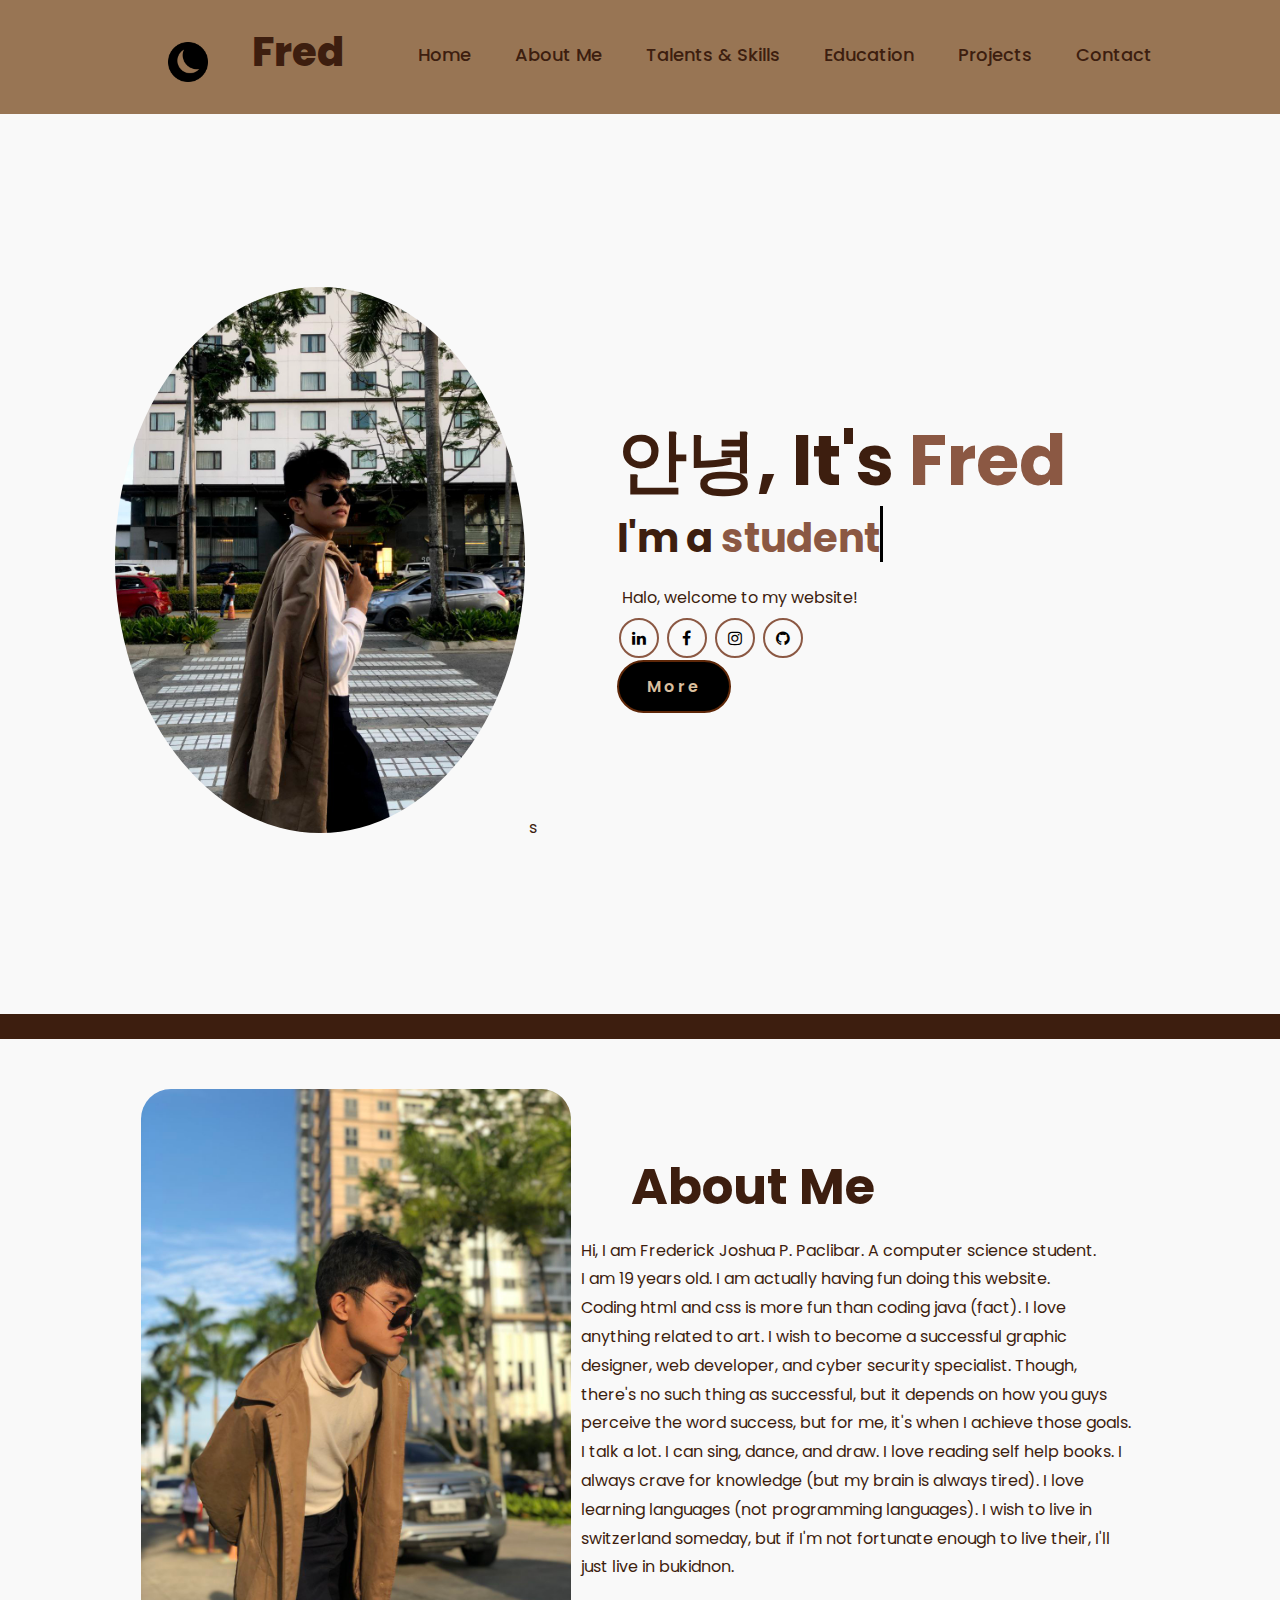
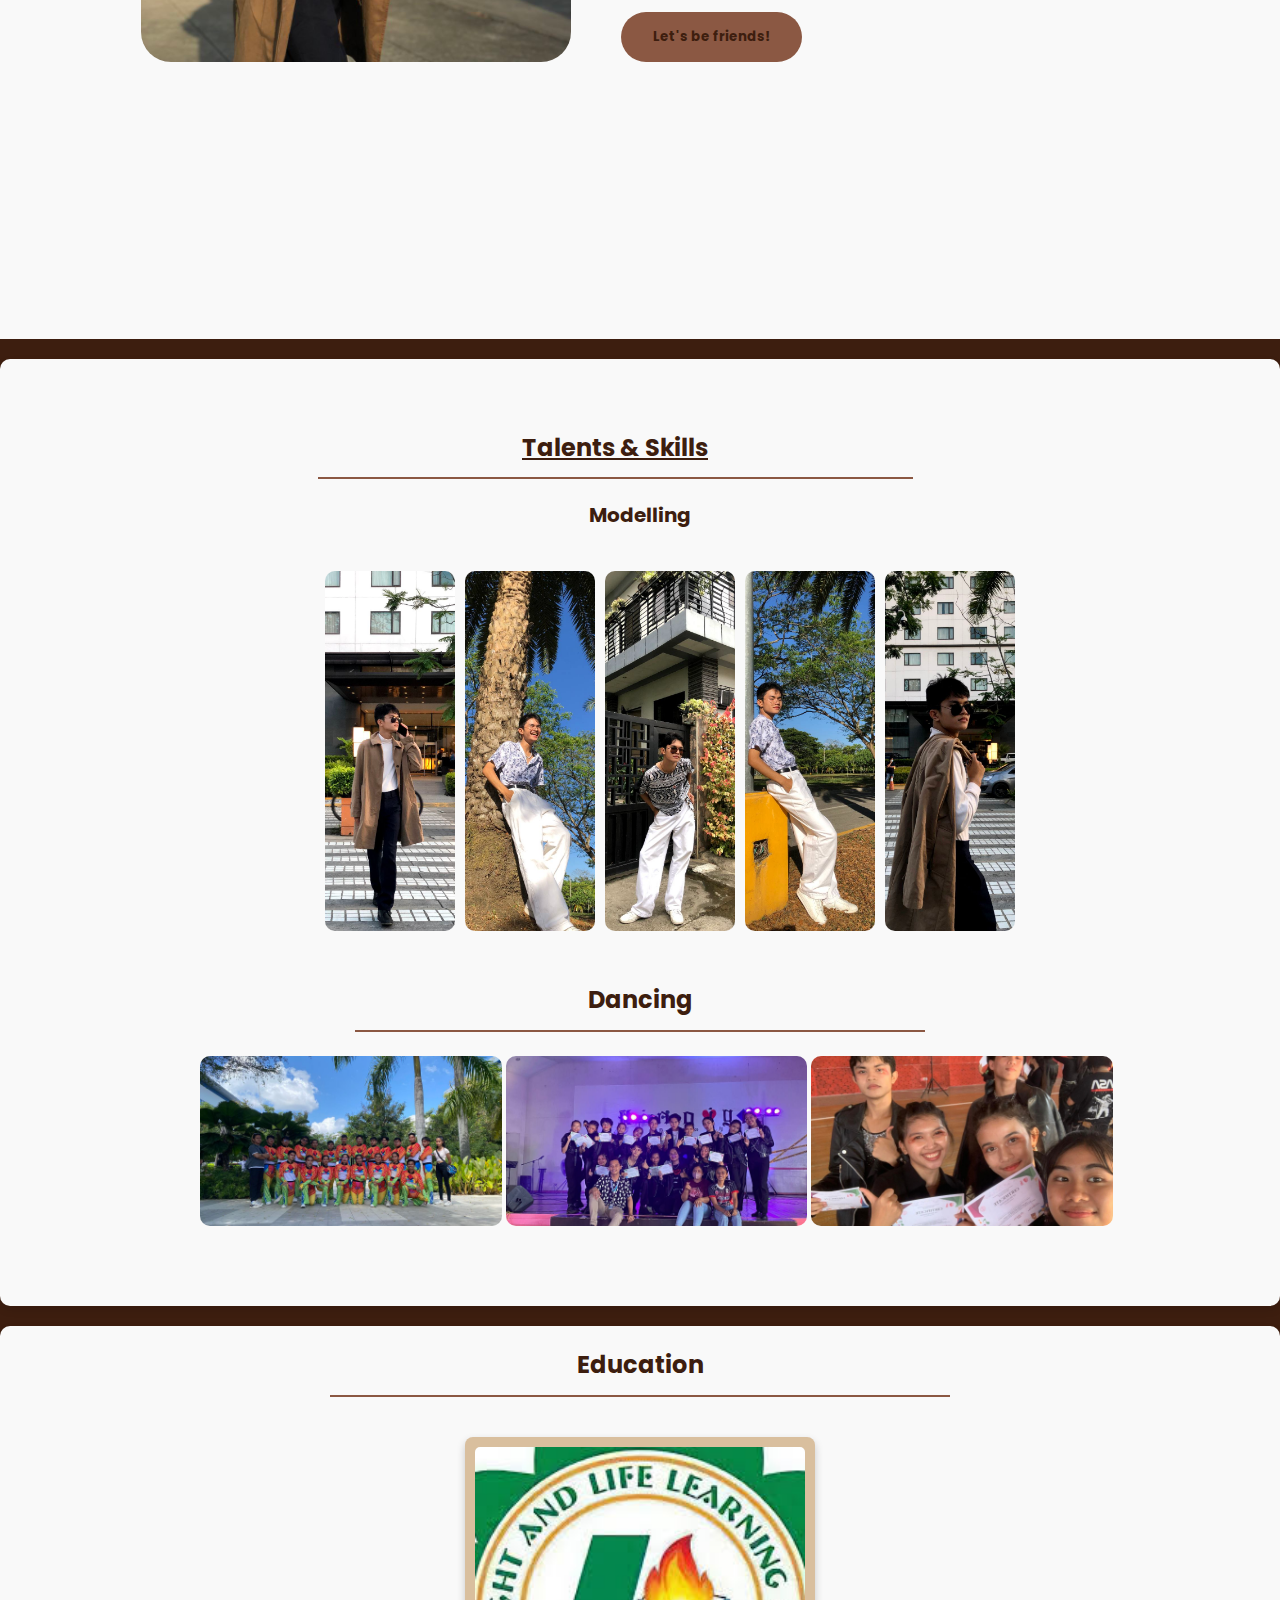
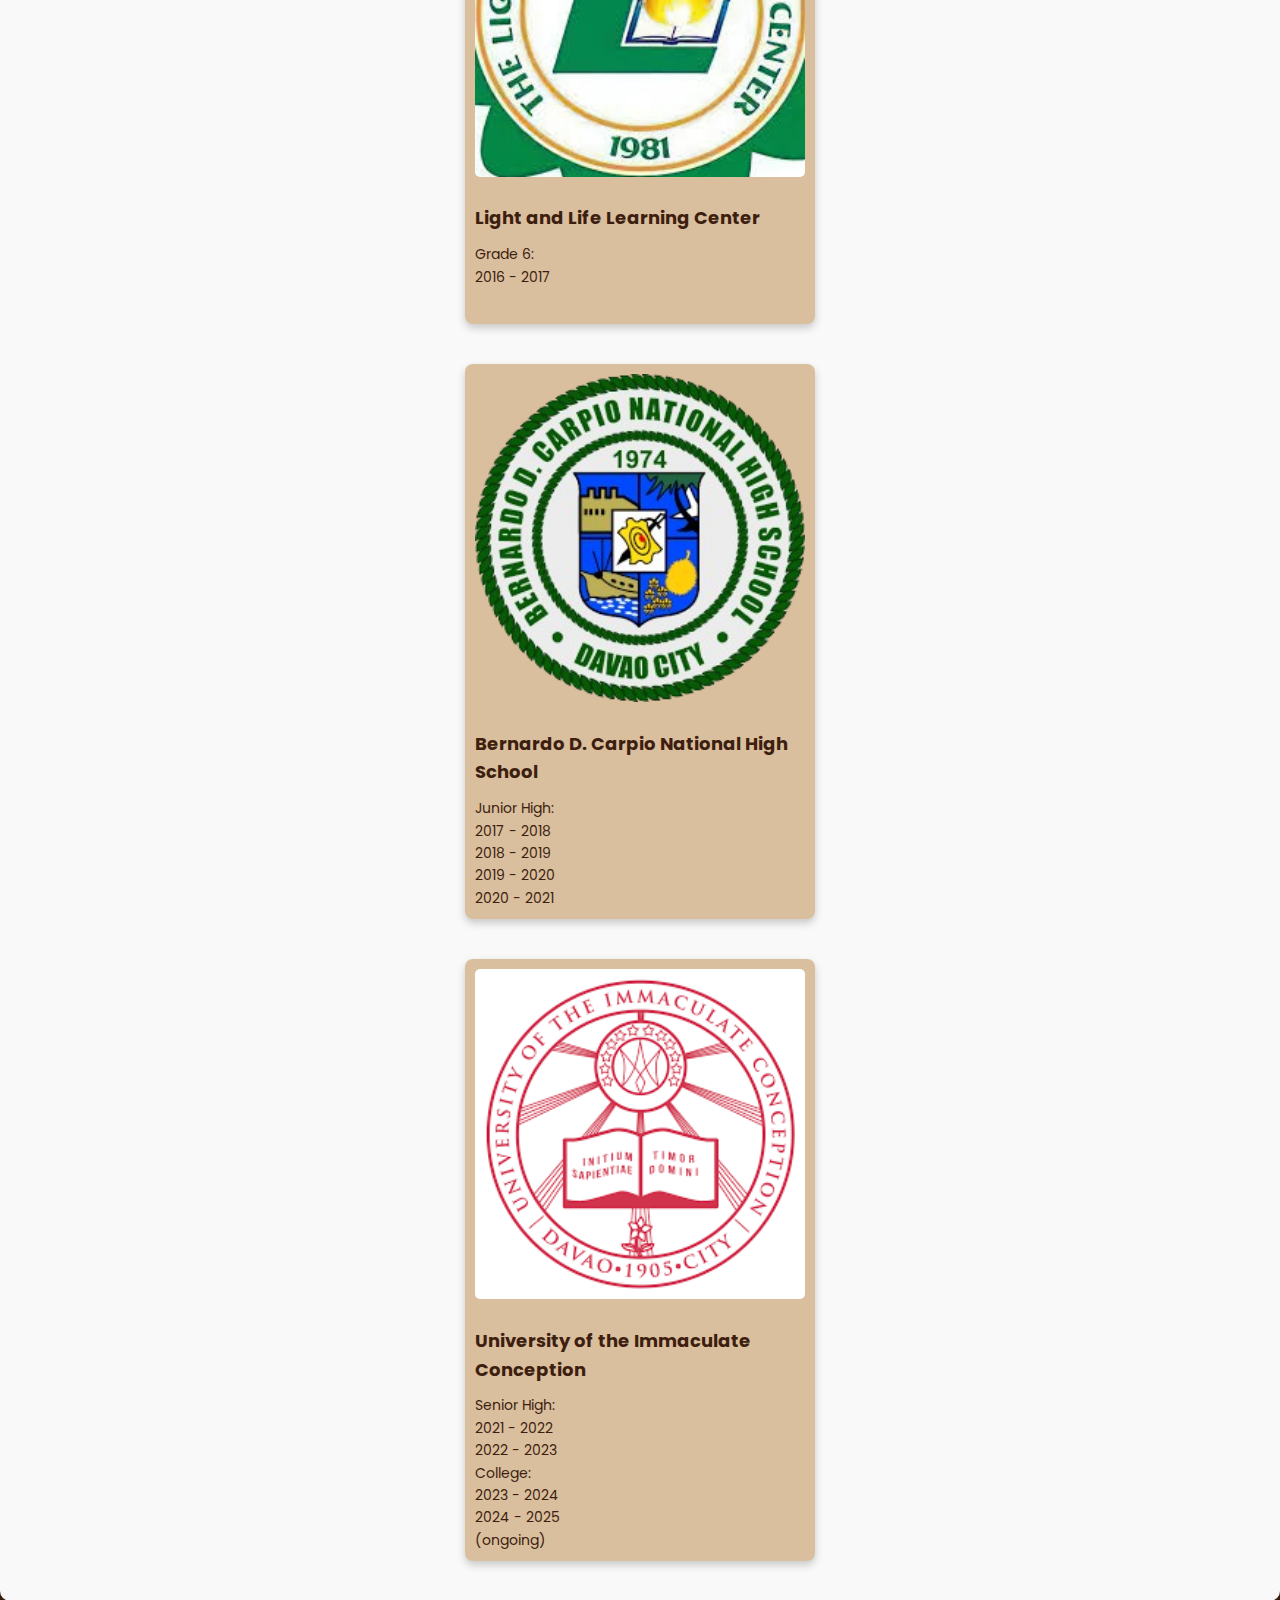
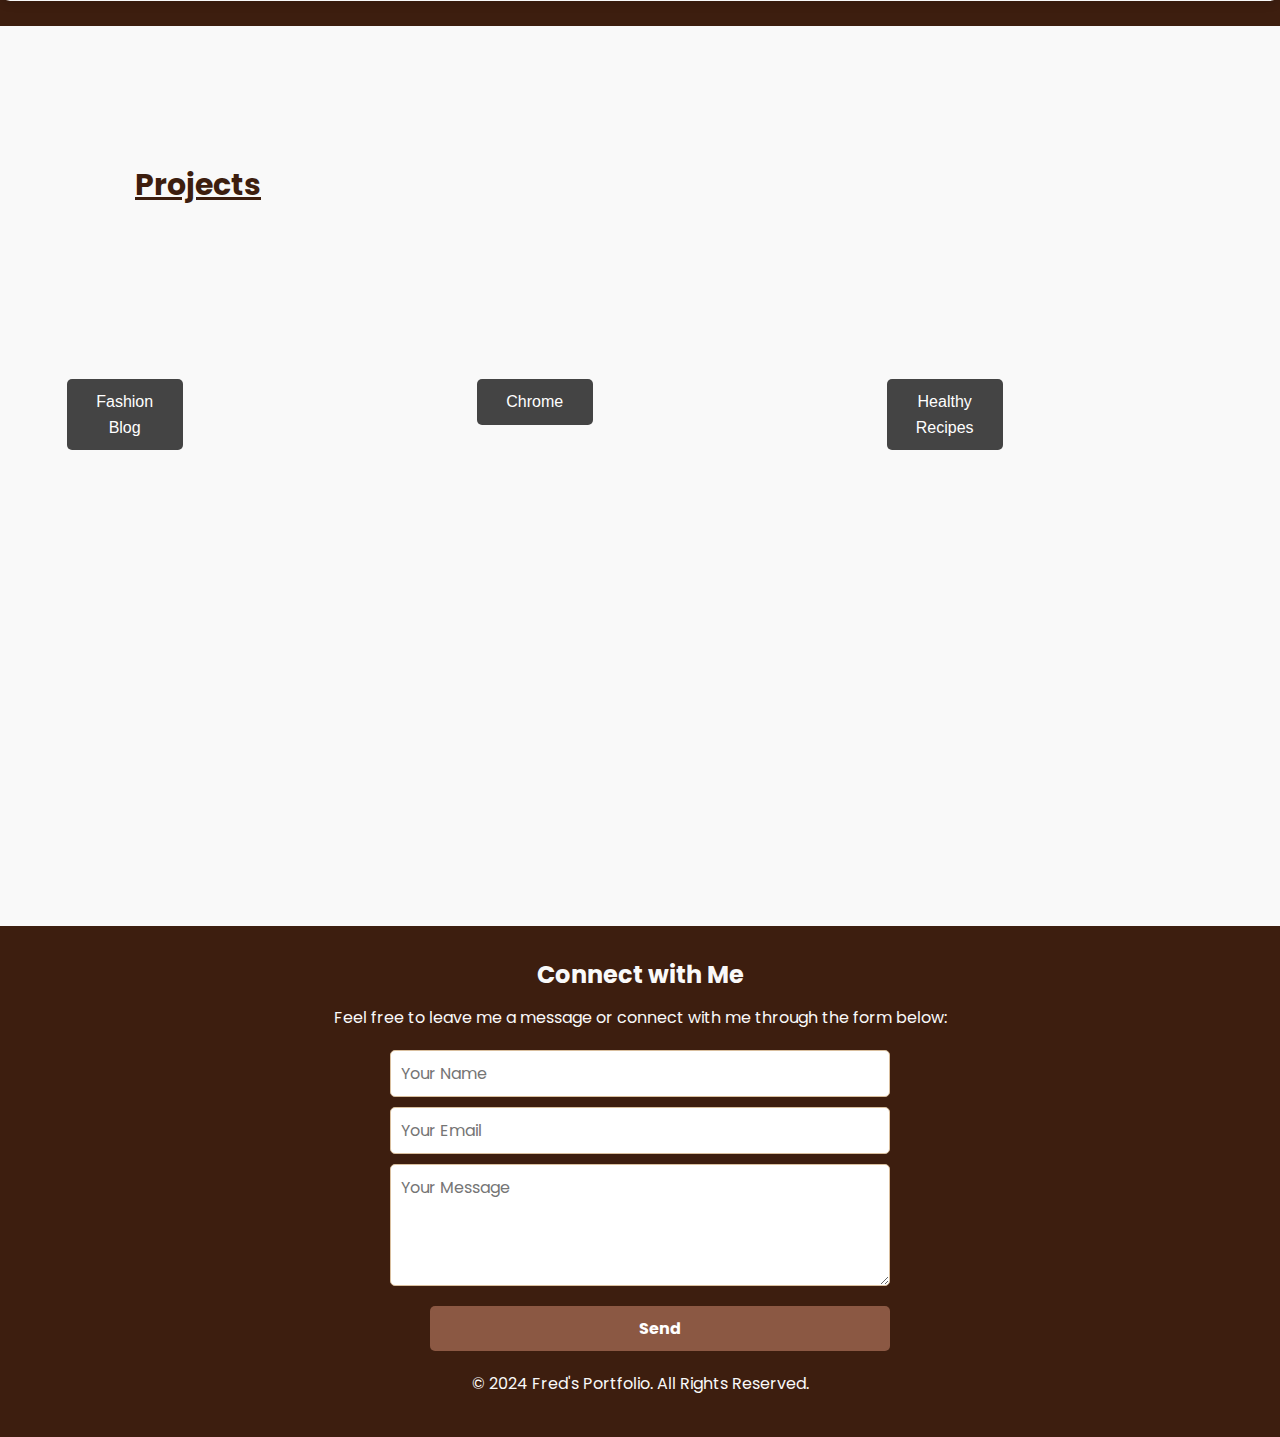
==== commit bc9122dc: "Update index.html" ====
--- a/index.html
+++ b/index.html
@@ -232,7 +232,7 @@
 
           
         </div>
-        <footer class="footer" action="https://formspree.io/f/meoqzvgz" 
+        <footer class="footer" id="myContacts" action="https://formspree.io/f/meoqzvgz" 
         method="POST" >
                 <h2>Connect with Me</h2>
                 <p>Feel free to leave me a message or connect with me through the form below:</p>
--- a/style.css
+++ b/style.css
@@ -726,7 +726,7 @@
         }
         .projects .project ul {
             display: flex;
-            flex-wrap: wrap; /* Allow buttons to wrap */
+            flex-wrap: wrap; 
             justify-content: center;
             gap: 1rem; /* Space between buttons */
             padding: 2rem;
@@ -735,7 +735,7 @@
         }
         
         .projects .project ul li {
-            flex: 1 1 calc(33.333% - 1rem); /* Three buttons per row */
+            flex: 1 1 calc(33.333% - 1rem); 
             max-width: calc(33.333% - 1rem);
             text-align: center;
             margin: 0 auto; /* Center buttons */
@@ -762,7 +762,7 @@
         /* Projects Section: Tablet View */
         @media (max-width: 768px) {
             .projects .project ul li {
-                flex: 1 1 calc(50% - 1rem); /* Two links per row */
+                flex: 1 1 calc(50% - 1rem); 
                 max-width: calc(50% - 1rem);
             }
         }
@@ -770,7 +770,7 @@
         /* Projects Section: Mobile View */
         @media (max-width: 576px) {
             .projects .project ul li {
-                flex: 1 1 100%; /* One link per row */
+                flex: 1 1 100%; 
                 max-width: 100%;
             }
         }
@@ -785,10 +785,6 @@
                 font-size: 2rem; 
             }
         }
-      
-      textarea{
-        resize: vertical;
-      }
       
       .contacts {
         display: flex;
@@ -806,32 +802,6 @@
         font-size: 20px;
         font-weight: bold;
         margin: 0px;
-      }.right-column h2{
-        padding-top: 20px;
-        font-size: 20px;
-      }.right-column p{
-        font-size: 20px;
-      }iframe{
-        margin-top: 10px;
-      }
-
-
-
-      .const{
-        display: flex;
-        flex-direction: row;
-      }
-
-      .const-int{
-        display: flex;
-        gap: 4px;
-        justify-content: flex-end;
-        margin-bottom: 5px;
-      }
-
-     .divide{
-        flex: 1;
-        
       }
 
       
@@ -917,7 +887,7 @@
 }
 
 body {
-    background-color: #3d1e0f; /* Light Background */
+    background-color: #3d1e0f; 
     color: #3d1e0f;           
 }
 
@@ -977,7 +947,7 @@
 }
 body.dark-mode .tskills {
     background-color: #2b2b2b; /* Dark background */
-    color: #e0e0e0;           /* Light text */
+    color: #e0e0e0;           /* White text */
 }
 
 body.dark-mode .container img {
